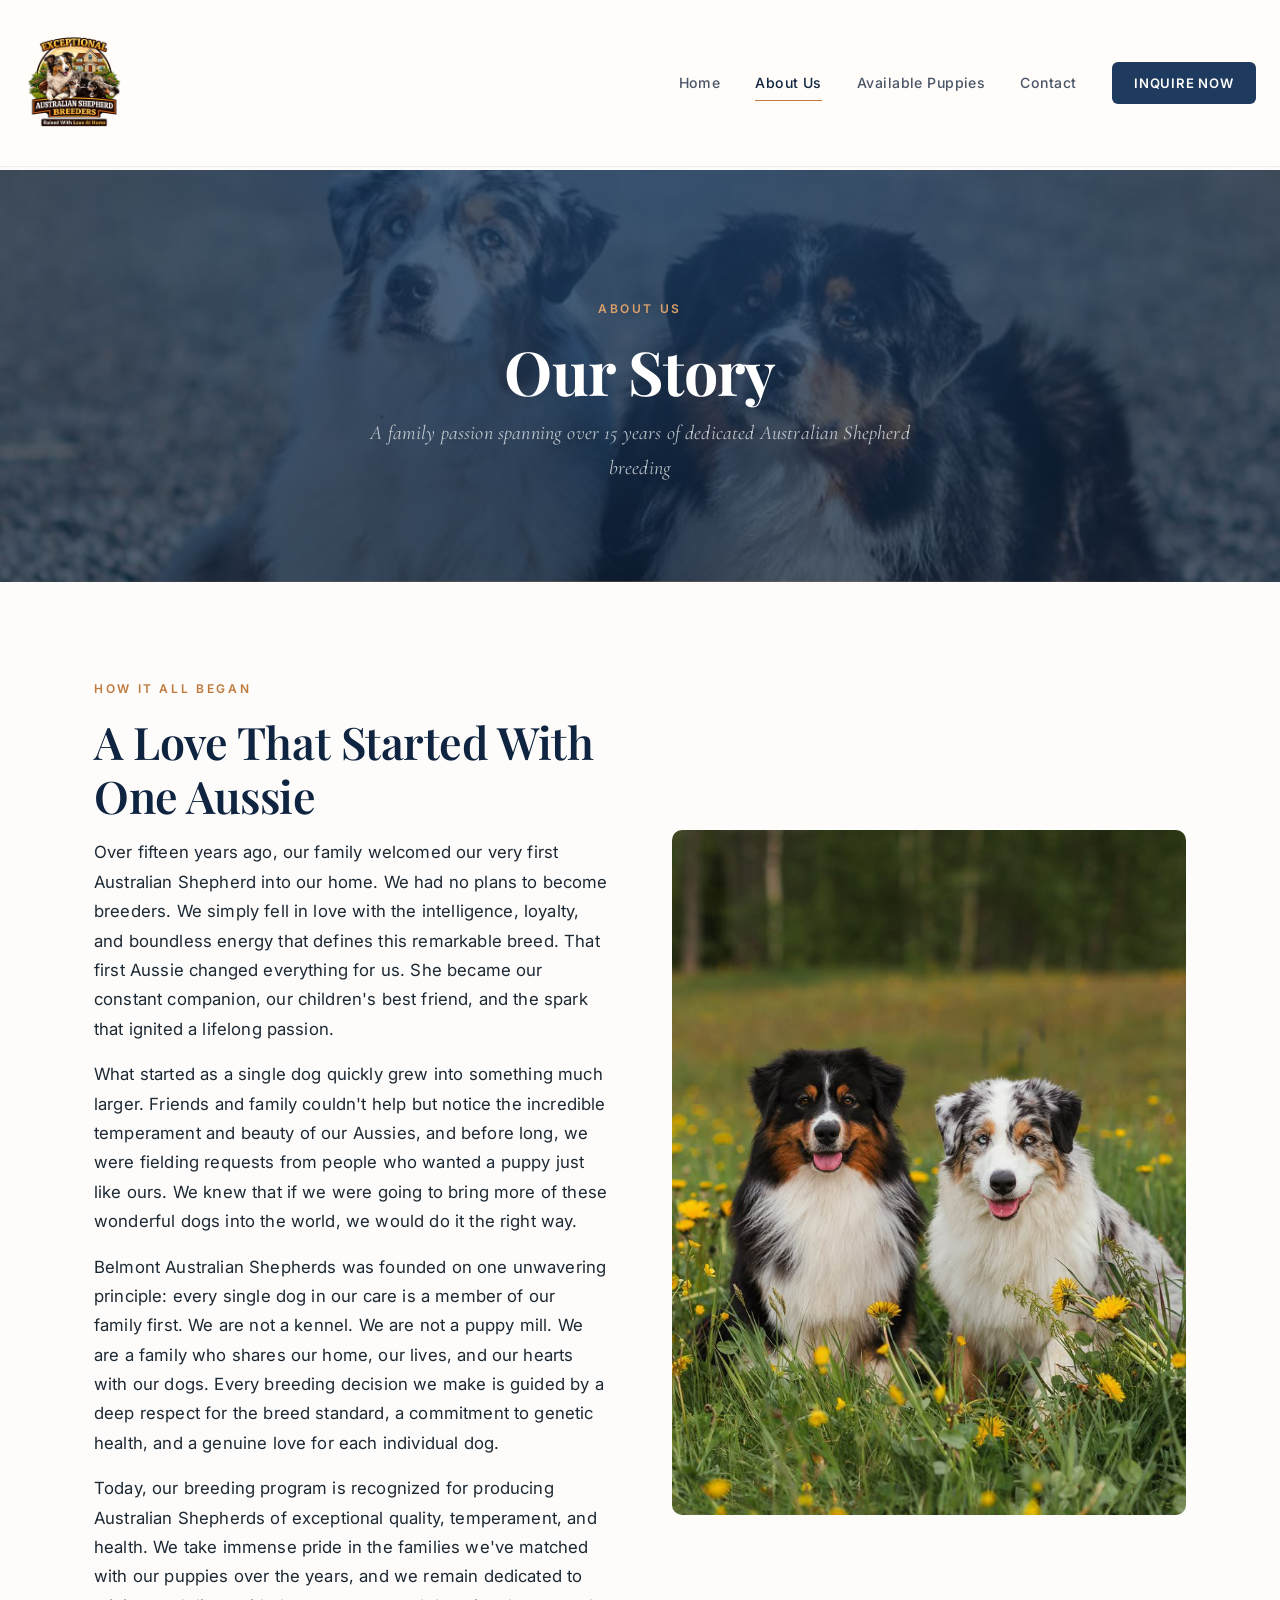
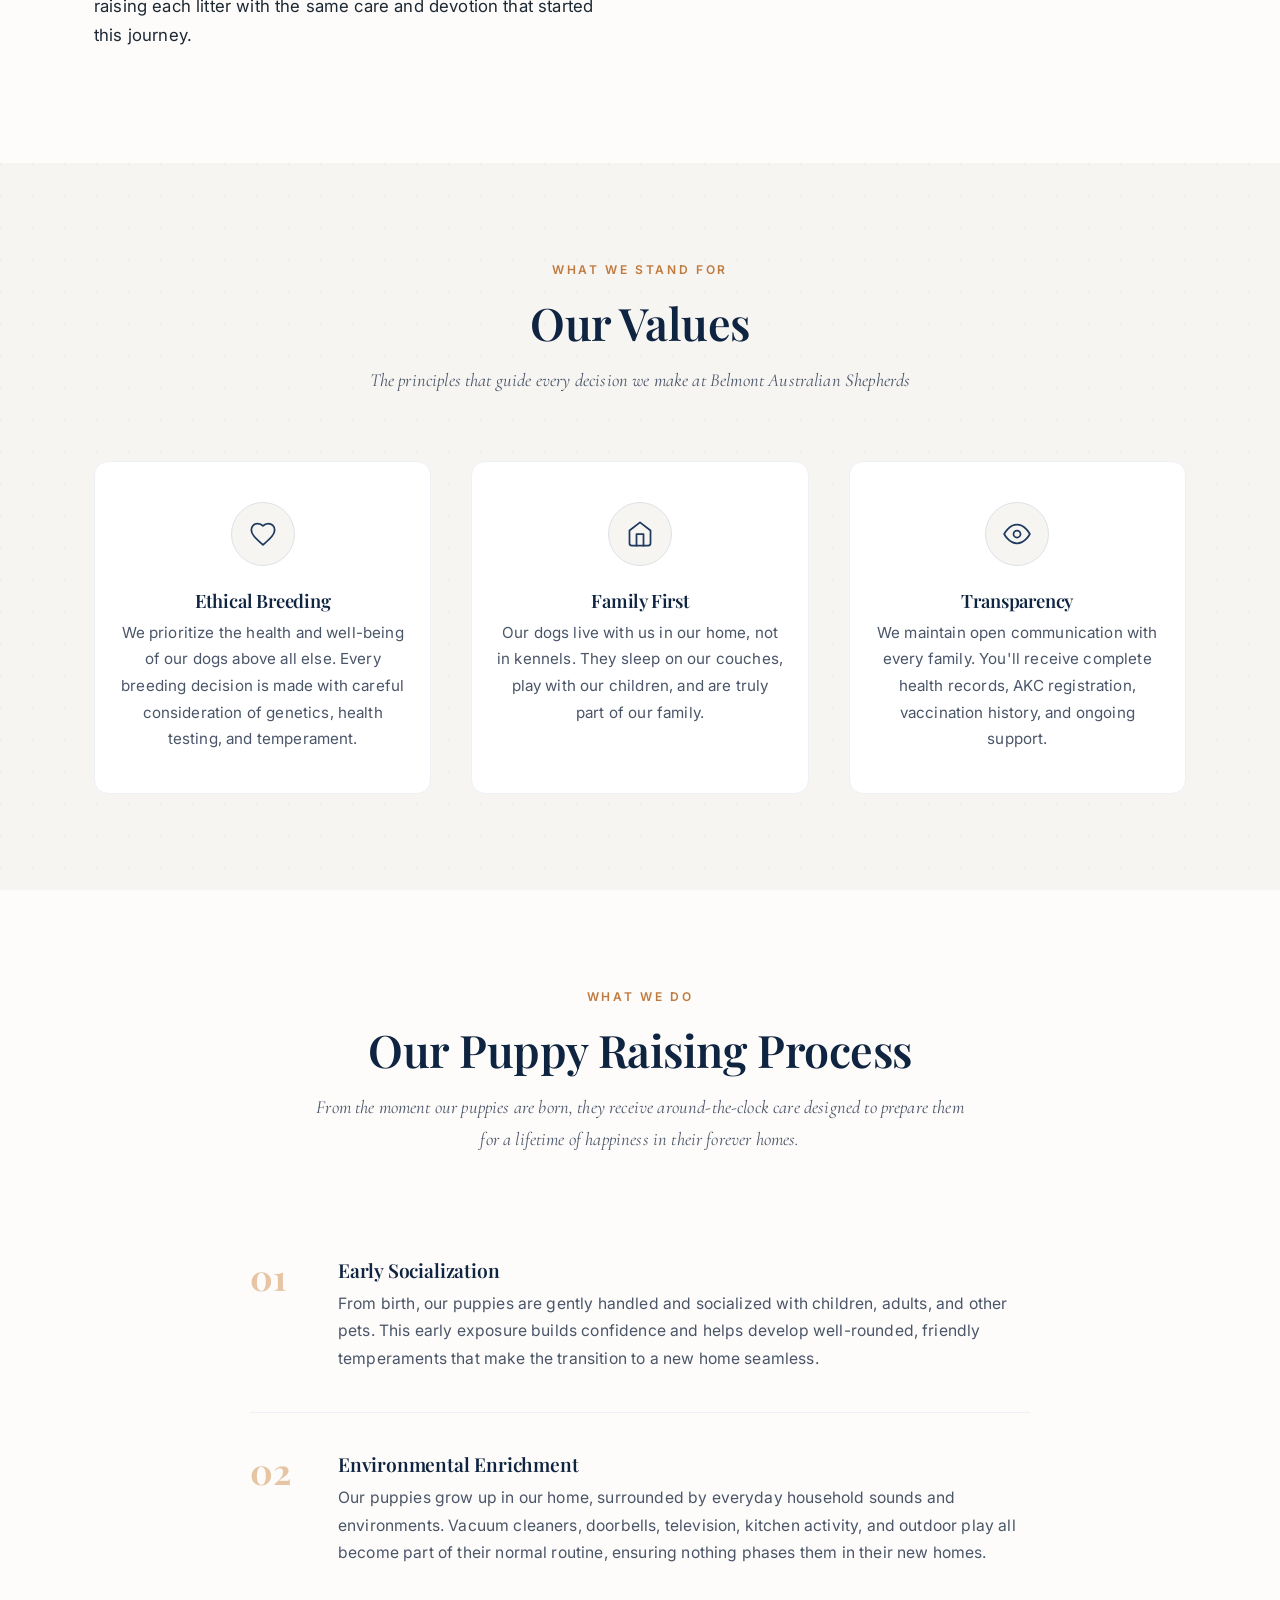
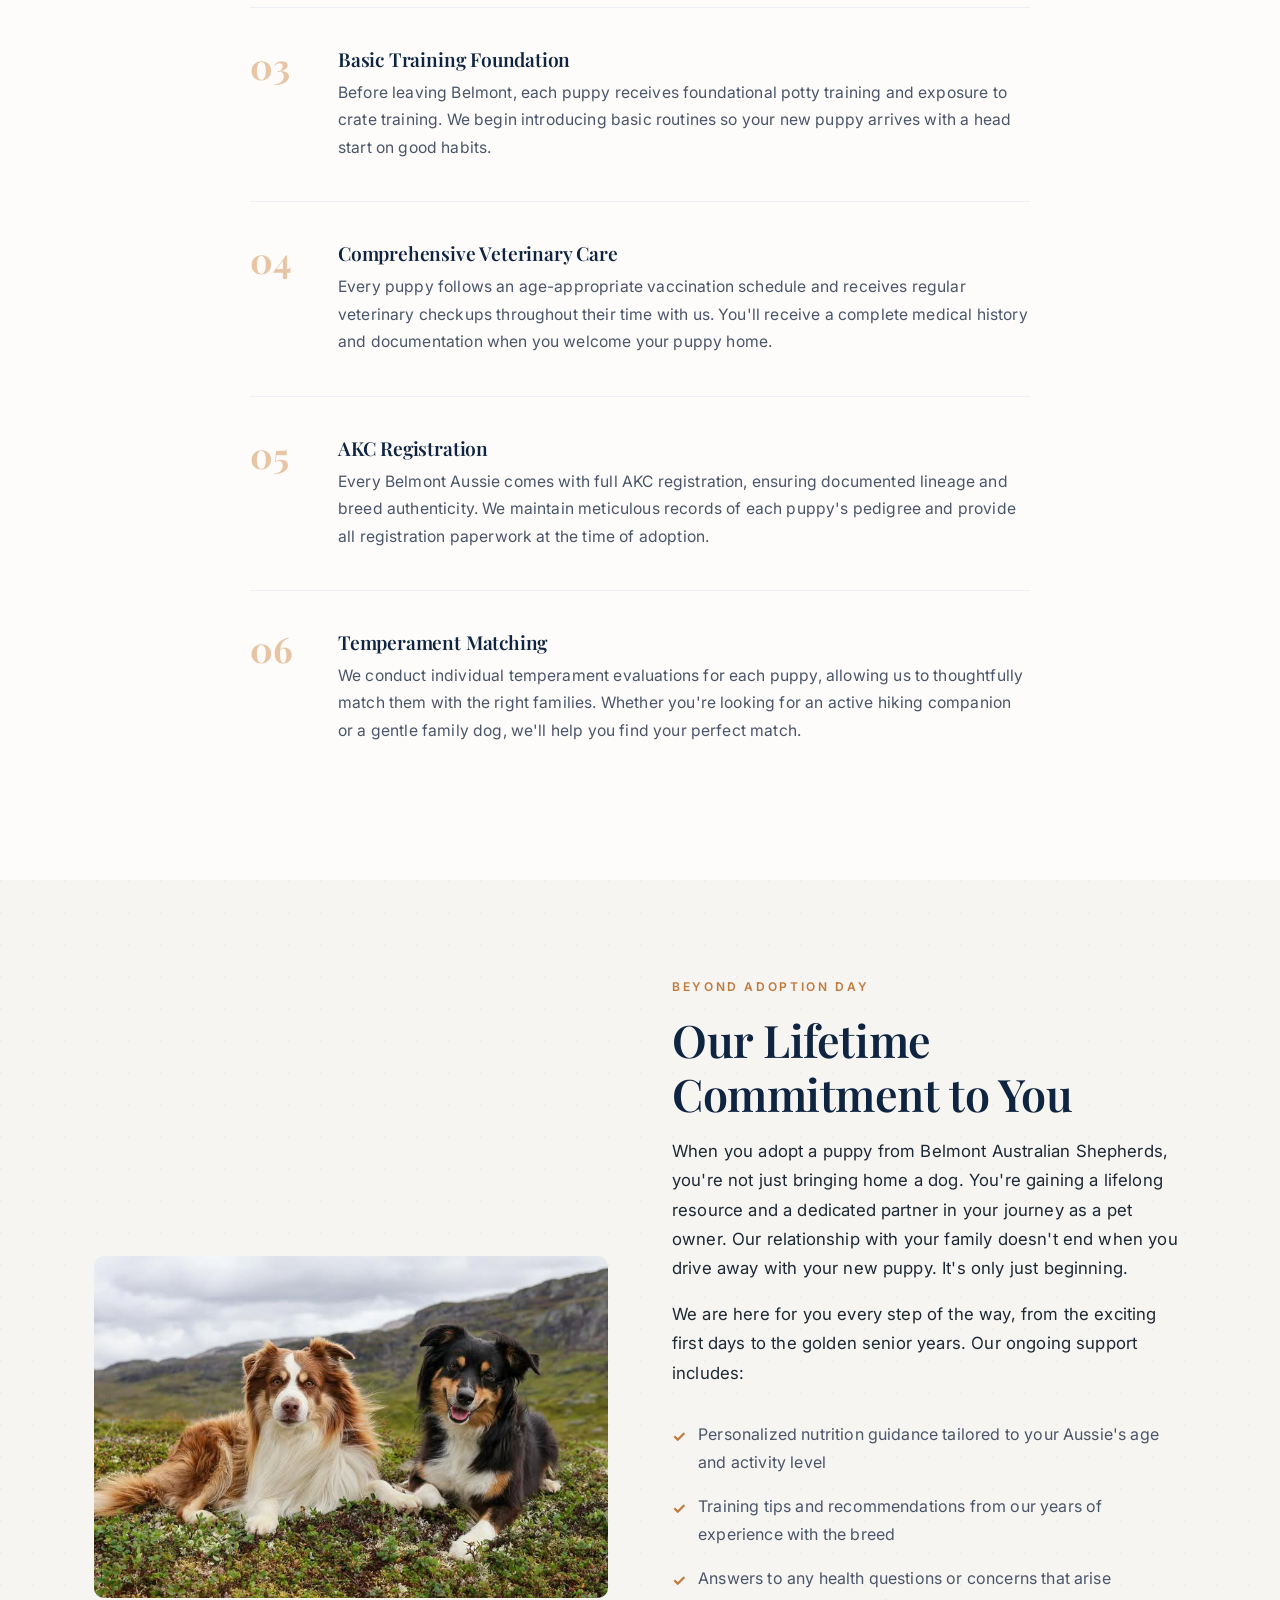
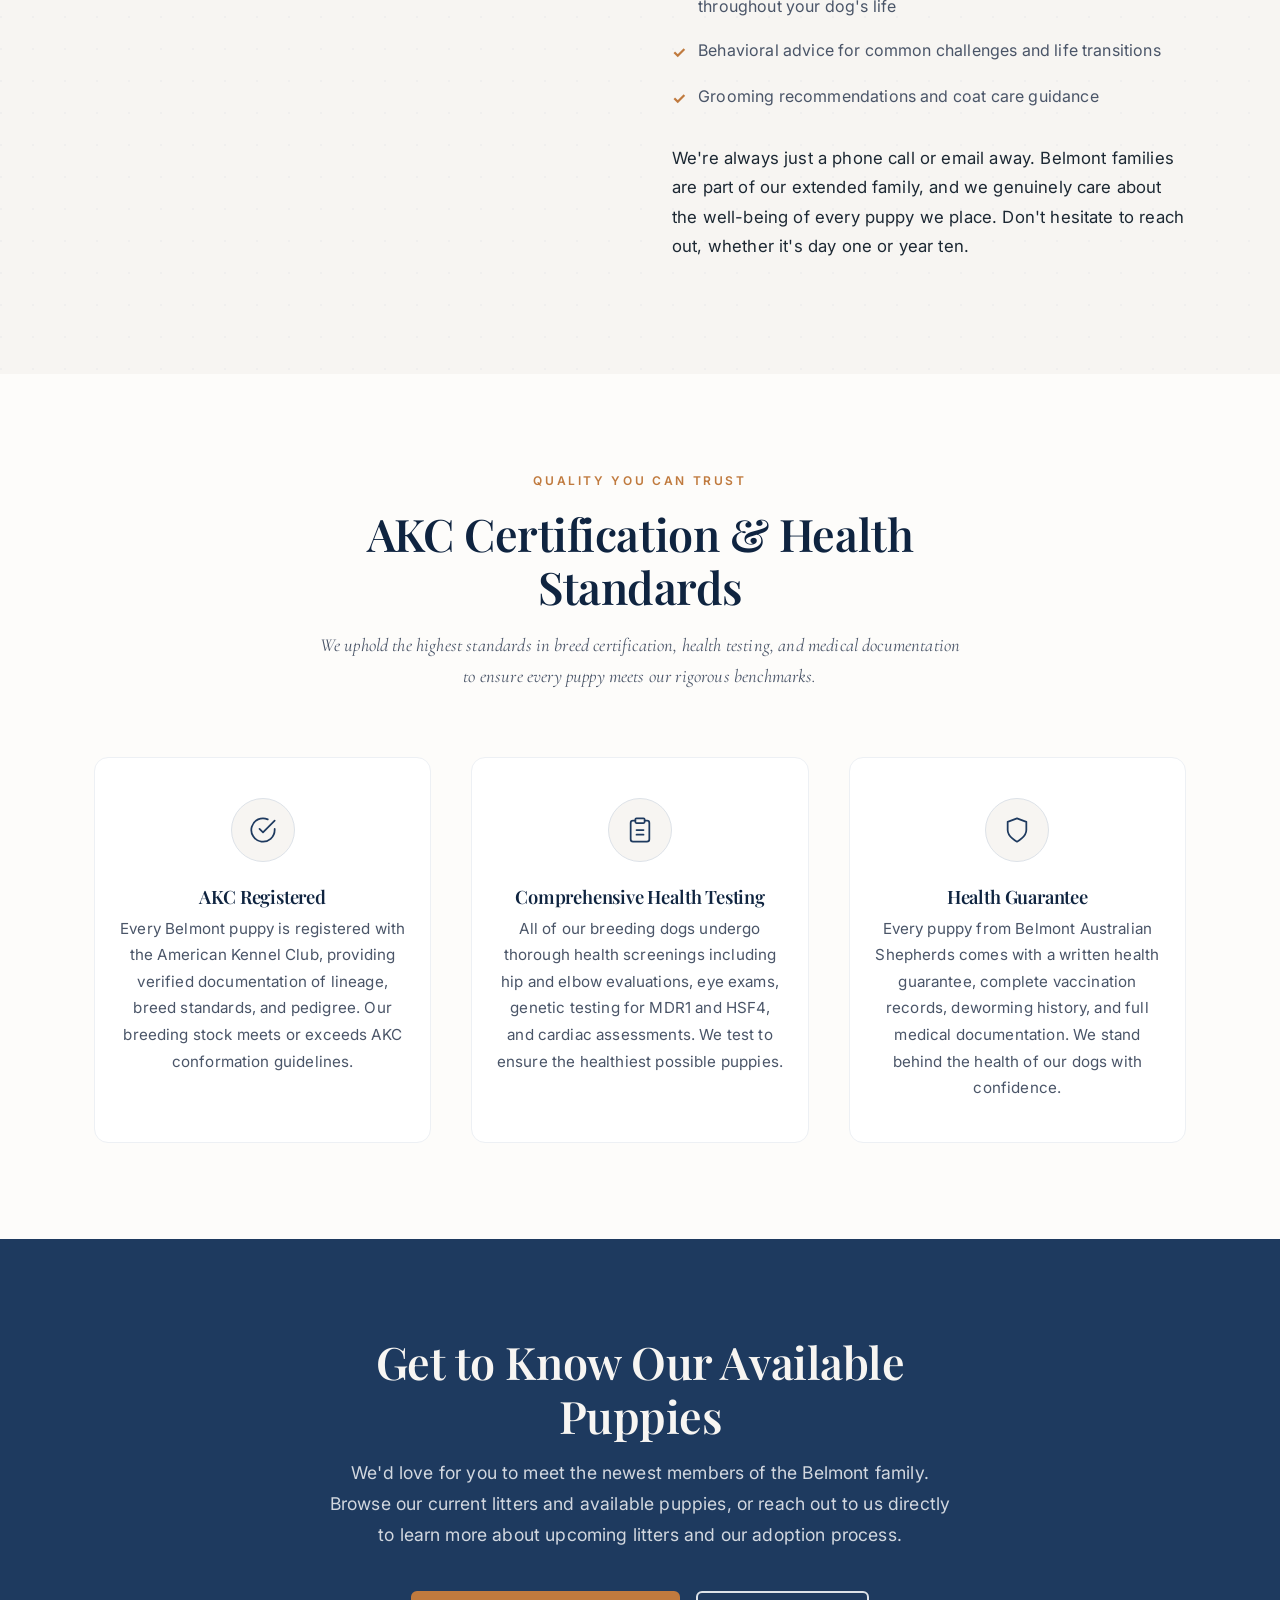
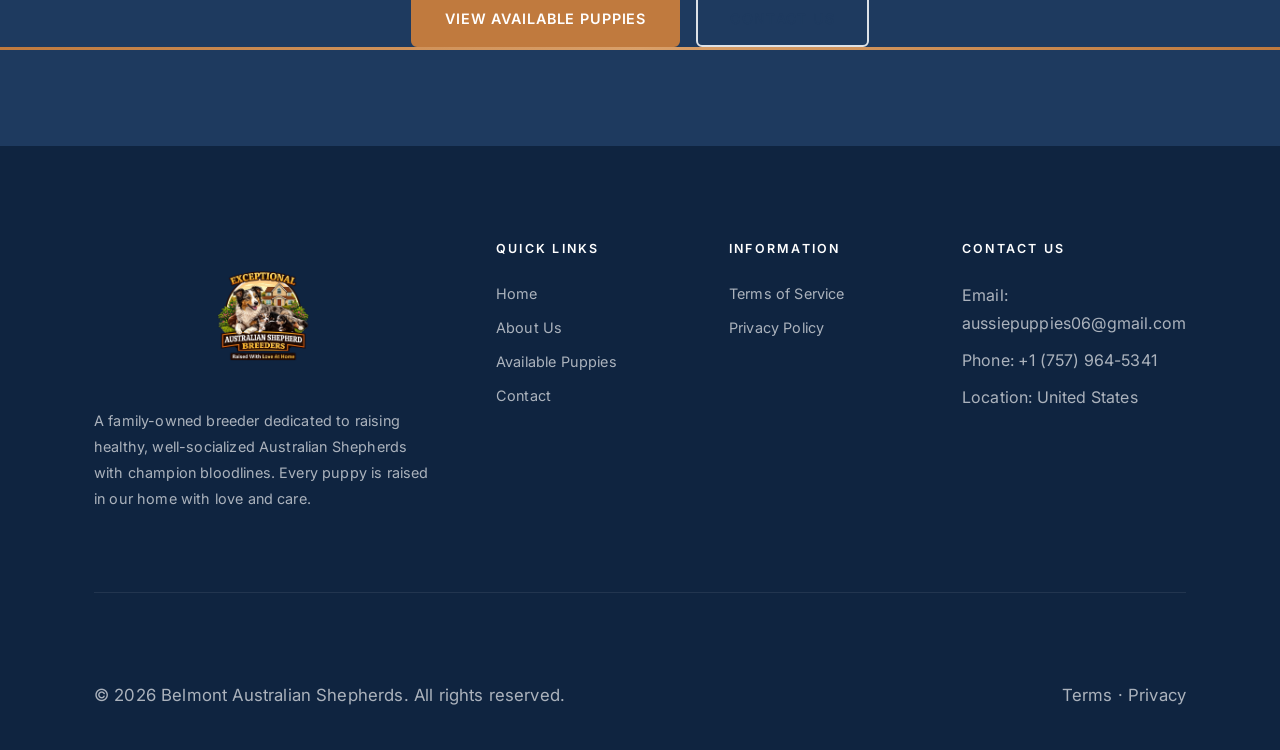
==== about.html @ 6c17afb7 "Initial commit: Belmont Australian Shepherds website Adapted from Heritage Hill Aussies template wit" ====
<!DOCTYPE html>
<html lang="en">
<head>
  <meta charset="UTF-8">
  <meta name="viewport" content="width=device-width, initial-scale=1.0">
  <title>About Us | Belmont Australian Shepherds - Premier Australian Shepherd Breeder</title>
  <meta name="description" content="Learn about Belmont Australian Shepherds, a family-owned Australian Shepherd breeding program with over 15 years of experience in ethical, health-focused breeding.">
  <link rel="preconnect" href="https://fonts.googleapis.com">
  <link rel="preconnect" href="https://fonts.gstatic.com" crossorigin>
  <link href="https://fonts.googleapis.com/css2?family=Cormorant+Garamond:ital,wght@0,400;0,500;1,400;1,500&family=Inter:wght@400;500;600&family=Playfair+Display:wght@400;600;700&display=swap" rel="stylesheet">
  <link rel="stylesheet" href="css/styles.css">
</head>
<body>

  <!-- Navigation -->
  <nav class="nav">
    <div class="nav__inner">
      <a href="index.html" class="nav__logo">
        <img src="images/Parents and past litters/Logo image.svg" alt="Belmont Australian Shepherds" class="nav__logo-img">
      </a>
      <button class="nav__toggle" aria-label="Menu"><span></span><span></span><span></span></button>
      <div class="nav__links">
        <a href="index.html" class="nav__link">Home</a>
        <a href="about.html" class="nav__link nav__link--active">About Us</a>
        <a href="puppies.html" class="nav__link">Available Puppies</a>
        <a href="contact.html" class="nav__link">Contact</a>
        <a href="contact.html" class="nav__cta">Inquire Now</a>
      </div>
    </div>
  </nav>

  <!-- Page Hero -->
  <section class="page-hero" style="background:linear-gradient(rgba(15,36,64,0.7),rgba(15,36,64,0.7)),url('images/Parents and past litters/About us image.jpg') center/cover no-repeat;">
    <div class="page-hero__content">
      <span class="section-label">About Us</span>
      <h1>Our Story</h1>
      <p>A family passion spanning over 15 years of dedicated Australian Shepherd breeding</p>
    </div>
  </section>

  <!-- Our Story Section -->
  <section class="section">
    <div class="container">
      <div class="split split--two-col">
        <div class="split__content fade-in">
          <span class="section__label">How It All Began</span>
          <h2 class="section__title">A Love That Started With One Aussie</h2>
          <p>Over fifteen years ago, our family welcomed our very first Australian Shepherd into our home. We had no plans to become breeders. We simply fell in love with the intelligence, loyalty, and boundless energy that defines this remarkable breed. That first Aussie changed everything for us. She became our constant companion, our children's best friend, and the spark that ignited a lifelong passion.</p>
          <p>What started as a single dog quickly grew into something much larger. Friends and family couldn't help but notice the incredible temperament and beauty of our Aussies, and before long, we were fielding requests from people who wanted a puppy just like ours. We knew that if we were going to bring more of these wonderful dogs into the world, we would do it the right way.</p>
          <p>Belmont Australian Shepherds was founded on one unwavering principle: every single dog in our care is a member of our family first. We are not a kennel. We are not a puppy mill. We are a family who shares our home, our lives, and our hearts with our dogs. Every breeding decision we make is guided by a deep respect for the breed standard, a commitment to genetic health, and a genuine love for each individual dog.</p>
          <p>Today, our breeding program is recognized for producing Australian Shepherds of exceptional quality, temperament, and health. We take immense pride in the families we've matched with our puppies over the years, and we remain dedicated to raising each litter with the same care and devotion that started this journey.</p>
        </div>
        <div class="split__media fade-in">
          <img src="images/Parents and past litters/first section image.jpg" alt="Belmont Australian Shepherds family with their Australian Shepherds" style="width:100%; height:100%; object-fit:cover; border-radius:var(--radius-md);">
        </div>
      </div>
    </div>
  </section>

  <!-- Our Values Section -->
  <section class="section section--cream">
    <div class="container">
      <div class="section__header fade-in">
        <span class="section__label">What We Stand For</span>
        <h2 class="section__title">Our Values</h2>
        <p class="section__subtitle">The principles that guide every decision we make at Belmont Australian Shepherds</p>
      </div>
      <div class="grid grid--three-col">
        <div class="feature-box fade-in">
          <div class="feature-box__icon">
            <svg xmlns="http://www.w3.org/2000/svg" width="40" height="40" viewBox="0 0 24 24" fill="none" stroke="currentColor" stroke-width="1.5" stroke-linecap="round" stroke-linejoin="round"><path d="M12 21.35l-1.45-1.32C5.4 15.36 2 12.28 2 8.5 2 5.42 4.42 3 7.5 3c1.74 0 3.41.81 4.5 2.09C13.09 3.81 14.76 3 16.5 3 19.58 3 22 5.42 22 8.5c0 3.78-3.4 6.86-8.55 11.54L12 21.35z"/></svg>
          </div>
          <h3 class="feature-box__title">Ethical Breeding</h3>
          <p class="feature-box__text">We prioritize the health and well-being of our dogs above all else. Every breeding decision is made with careful consideration of genetics, health testing, and temperament.</p>
        </div>
        <div class="feature-box fade-in">
          <div class="feature-box__icon">
            <svg xmlns="http://www.w3.org/2000/svg" width="40" height="40" viewBox="0 0 24 24" fill="none" stroke="currentColor" stroke-width="1.5" stroke-linecap="round" stroke-linejoin="round"><path d="M3 9l9-7 9 7v11a2 2 0 0 1-2 2H5a2 2 0 0 1-2-2z"/><polyline points="9 22 9 12 15 12 15 22"/></svg>
          </div>
          <h3 class="feature-box__title">Family First</h3>
          <p class="feature-box__text">Our dogs live with us in our home, not in kennels. They sleep on our couches, play with our children, and are truly part of our family.</p>
        </div>
        <div class="feature-box fade-in">
          <div class="feature-box__icon">
            <svg xmlns="http://www.w3.org/2000/svg" width="40" height="40" viewBox="0 0 24 24" fill="none" stroke="currentColor" stroke-width="1.5" stroke-linecap="round" stroke-linejoin="round"><path d="M1 12s4-8 11-8 11 8 11 8-4 8-11 8-11-8-11-8z"/><circle cx="12" cy="12" r="3"/></svg>
          </div>
          <h3 class="feature-box__title">Transparency</h3>
          <p class="feature-box__text">We maintain open communication with every family. You'll receive complete health records, AKC registration, vaccination history, and ongoing support.</p>
        </div>
      </div>
    </div>
  </section>

  <!-- Our Process Section -->
  <section class="section">
    <div class="container">
      <div class="section__header fade-in">
        <span class="section__label">What We Do</span>
        <h2 class="section__title">Our Puppy Raising Process</h2>
        <p class="section__subtitle">From the moment our puppies are born, they receive around-the-clock care designed to prepare them for a lifetime of happiness in their forever homes.</p>
      </div>
      <div class="process-list">
        <div class="process-item fade-in">
          <div class="process-item__number">01</div>
          <div class="process-item__content">
            <h3 class="process-item__title">Early Socialization</h3>
            <p class="process-item__text">From birth, our puppies are gently handled and socialized with children, adults, and other pets. This early exposure builds confidence and helps develop well-rounded, friendly temperaments that make the transition to a new home seamless.</p>
          </div>
        </div>
        <div class="process-item fade-in">
          <div class="process-item__number">02</div>
          <div class="process-item__content">
            <h3 class="process-item__title">Environmental Enrichment</h3>
            <p class="process-item__text">Our puppies grow up in our home, surrounded by everyday household sounds and environments. Vacuum cleaners, doorbells, television, kitchen activity, and outdoor play all become part of their normal routine, ensuring nothing phases them in their new homes.</p>
          </div>
        </div>
        <div class="process-item fade-in">
          <div class="process-item__number">03</div>
          <div class="process-item__content">
            <h3 class="process-item__title">Basic Training Foundation</h3>
            <p class="process-item__text">Before leaving Belmont, each puppy receives foundational potty training and exposure to crate training. We begin introducing basic routines so your new puppy arrives with a head start on good habits.</p>
          </div>
        </div>
        <div class="process-item fade-in">
          <div class="process-item__number">04</div>
          <div class="process-item__content">
            <h3 class="process-item__title">Comprehensive Veterinary Care</h3>
            <p class="process-item__text">Every puppy follows an age-appropriate vaccination schedule and receives regular veterinary checkups throughout their time with us. You'll receive a complete medical history and documentation when you welcome your puppy home.</p>
          </div>
        </div>
        <div class="process-item fade-in">
          <div class="process-item__number">05</div>
          <div class="process-item__content">
            <h3 class="process-item__title">AKC Registration</h3>
            <p class="process-item__text">Every Belmont Aussie comes with full AKC registration, ensuring documented lineage and breed authenticity. We maintain meticulous records of each puppy's pedigree and provide all registration paperwork at the time of adoption.</p>
          </div>
        </div>
        <div class="process-item fade-in">
          <div class="process-item__number">06</div>
          <div class="process-item__content">
            <h3 class="process-item__title">Temperament Matching</h3>
            <p class="process-item__text">We conduct individual temperament evaluations for each puppy, allowing us to thoughtfully match them with the right families. Whether you're looking for an active hiking companion or a gentle family dog, we'll help you find your perfect match.</p>
          </div>
        </div>
      </div>
    </div>
  </section>

  <!-- Our Commitment Section -->
  <section class="section section--cream">
    <div class="container">
      <div class="split split--two-col split--reverse">
        <div class="split__content fade-in">
          <span class="section__label">Beyond Adoption Day</span>
          <h2 class="section__title">Our Lifetime Commitment to You</h2>
          <p>When you adopt a puppy from Belmont Australian Shepherds, you're not just bringing home a dog. You're gaining a lifelong resource and a dedicated partner in your journey as a pet owner. Our relationship with your family doesn't end when you drive away with your new puppy. It's only just beginning.</p>
          <p>We are here for you every step of the way, from the exciting first days to the golden senior years. Our ongoing support includes:</p>
          <ul class="check-list">
            <li class="check-list__item">Personalized nutrition guidance tailored to your Aussie's age and activity level</li>
            <li class="check-list__item">Training tips and recommendations from our years of experience with the breed</li>
            <li class="check-list__item">Answers to any health questions or concerns that arise throughout your dog's life</li>
            <li class="check-list__item">Behavioral advice for common challenges and life transitions</li>
            <li class="check-list__item">Grooming recommendations and coat care guidance</li>
          </ul>
          <p>We're always just a phone call or email away. Belmont families are part of our extended family, and we genuinely care about the well-being of every puppy we place. Don't hesitate to reach out, whether it's day one or year ten.</p>
        </div>
        <div class="split__media fade-in">
          <img src="images/Parents and past litters/Lifetime commitment.jpg" alt="Our lifetime commitment to every Belmont Aussie" style="width:100%; height:100%; object-fit:cover; border-radius:var(--radius-md);">
        </div>
      </div>
    </div>
  </section>

  <!-- AKC & Health Standards Section -->
  <section class="section">
    <div class="container">
      <div class="section__header fade-in">
        <span class="section__label">Quality You Can Trust</span>
        <h2 class="section__title">AKC Certification &amp; Health Standards</h2>
        <p class="section__subtitle">We uphold the highest standards in breed certification, health testing, and medical documentation to ensure every puppy meets our rigorous benchmarks.</p>
      </div>
      <div class="grid grid--three-col">
        <div class="feature-box fade-in">
          <div class="feature-box__icon">
            <svg xmlns="http://www.w3.org/2000/svg" width="40" height="40" viewBox="0 0 24 24" fill="none" stroke="currentColor" stroke-width="1.5" stroke-linecap="round" stroke-linejoin="round"><path d="M22 11.08V12a10 10 0 1 1-5.93-9.14"/><polyline points="22 4 12 14.01 9 11.01"/></svg>
          </div>
          <h3 class="feature-box__title">AKC Registered</h3>
          <p class="feature-box__text">Every Belmont puppy is registered with the American Kennel Club, providing verified documentation of lineage, breed standards, and pedigree. Our breeding stock meets or exceeds AKC conformation guidelines.</p>
        </div>
        <div class="feature-box fade-in">
          <div class="feature-box__icon">
            <svg xmlns="http://www.w3.org/2000/svg" width="40" height="40" viewBox="0 0 24 24" fill="none" stroke="currentColor" stroke-width="1.5" stroke-linecap="round" stroke-linejoin="round"><path d="M16 4h2a2 2 0 0 1 2 2v14a2 2 0 0 1-2 2H6a2 2 0 0 1-2-2V6a2 2 0 0 1 2-2h2"/><rect x="8" y="2" width="8" height="4" rx="1" ry="1"/><line x1="9" y1="12" x2="15" y2="12"/><line x1="9" y1="16" x2="15" y2="16"/></svg>
          </div>
          <h3 class="feature-box__title">Comprehensive Health Testing</h3>
          <p class="feature-box__text">All of our breeding dogs undergo thorough health screenings including hip and elbow evaluations, eye exams, genetic testing for MDR1 and HSF4, and cardiac assessments. We test to ensure the healthiest possible puppies.</p>
        </div>
        <div class="feature-box fade-in">
          <div class="feature-box__icon">
            <svg xmlns="http://www.w3.org/2000/svg" width="40" height="40" viewBox="0 0 24 24" fill="none" stroke="currentColor" stroke-width="1.5" stroke-linecap="round" stroke-linejoin="round"><path d="M12 22s8-4 8-10V5l-8-3-8 3v7c0 6 8 10 8 10z"/></svg>
          </div>
          <h3 class="feature-box__title">Health Guarantee</h3>
          <p class="feature-box__text">Every puppy from Belmont Australian Shepherds comes with a written health guarantee, complete vaccination records, deworming history, and full medical documentation. We stand behind the health of our dogs with confidence.</p>
        </div>
      </div>
    </div>
  </section>

  <!-- CTA Section -->
  <section class="section section--dark">
    <div class="container">
      <div class="cta-block fade-in">
        <h2 class="cta-block__title">Get to Know Our Available Puppies</h2>
        <p class="cta-block__text">We'd love for you to meet the newest members of the Belmont family. Browse our current litters and available puppies, or reach out to us directly to learn more about upcoming litters and our adoption process.</p>
        <div class="cta-block__actions">
          <a href="puppies.html" class="btn btn--primary">View Available Puppies</a>
          <a href="contact.html" class="btn btn--outline">Contact Us</a>
        </div>
      </div>
    </div>
  </section>

  <!-- Footer -->
  <footer class="footer">
    <div class="container">
      <div class="footer__grid">
        <div class="footer__brand">
          <a href="index.html" class="nav__logo">
            <img src="images/Parents and past litters/Logo image.svg" alt="Belmont Australian Shepherds" class="nav__logo-img">
          </a>
          <p>A family-owned breeder dedicated to raising healthy, well-socialized Australian Shepherds with champion bloodlines. Every puppy is raised in our home with love and care.</p>
        </div>
        <div>
          <h4>Quick Links</h4>
          <ul class="footer__links">
            <li><a href="index.html">Home</a></li>
            <li><a href="about.html">About Us</a></li>
            <li><a href="puppies.html">Available Puppies</a></li>
            <li><a href="contact.html">Contact</a></li>
          </ul>
        </div>
        <div>
          <h4>Information</h4>
          <ul class="footer__links">
            <li><a href="terms.html">Terms of Service</a></li>
            <li><a href="privacy.html">Privacy Policy</a></li>
          </ul>
        </div>
        <div>
          <h4>Contact Us</h4>
          <ul class="footer__links">
            <li>Email: aussiepuppies06@gmail.com</li>
            <li>Phone: +1 (757) 964-5341</li>
            <li>Location: United States</li>
          </ul>
        </div>
      </div>
      <div class="footer__bottom">
        <p>&copy; 2026 Belmont Australian Shepherds. All rights reserved.</p>
        <p><a href="terms.html">Terms</a> &middot; <a href="privacy.html">Privacy</a></p>
      </div>
    </div>
  </footer>

  <script src="js/main.js"></script>
</body>
</html>
---- css/styles.css ----
/* ============================================
   BELMONT AUSTRALIAN SHEPHERDS
   Premium Design System & Global Styles
   ============================================ */

/* --- CSS Custom Properties --- */
:root {
  --color-primary: #1E3A5F;
  --color-primary-light: #2D5A8E;
  --color-primary-dark: #0F2440;
  --color-accent: #C07A3E;
  --color-accent-light: #D9A06A;
  --color-accent-hover: #A5642E;
  --color-cream: #F7F5F2;
  --color-warm-white: #FDFCFA;
  --color-text: #1C2833;
  --color-text-light: #4A5568;
  --color-text-lighter: #7B8794;
  --color-border: #DDE2E8;
  --color-border-light: #EDF0F4;
  --color-success: #2E7D5B;
  --color-reserved: #C4882F;
  --color-sold: #9B4D4D;
  --color-overlay: rgba(15, 36, 64, 0.85);

  --font-heading: 'Playfair Display', Georgia, 'Times New Roman', serif;
  --font-body: 'Inter', 'Helvetica Neue', Arial, sans-serif;
  --font-accent: 'Cormorant Garamond', Georgia, serif;

  --space-xs: 0.5rem;
  --space-sm: 1rem;
  --space-md: 1.5rem;
  --space-lg: 2.5rem;
  --space-xl: 4rem;
  --space-2xl: 6rem;
  --space-3xl: 8rem;

  --container-max: 1140px;
  --container-narrow: 800px;
  --container-wide: 1400px;

  --transition-fast: 0.2s ease;
  --transition-base: 0.3s ease;
  --transition-slow: 0.5s ease;

  --shadow-sm: 0 1px 3px rgba(0,0,0,0.05);
  --shadow-md: 0 4px 16px rgba(0,0,0,0.07);
  --shadow-lg: 0 8px 30px rgba(0,0,0,0.09);
  --shadow-xl: 0 20px 50px rgba(0,0,0,0.12);

  --radius-sm: 6px;
  --radius-md: 10px;
  --radius-lg: 14px;
  --radius-xl: 20px;

  --nav-height: 170px;
}

/* --- Reset & Base --- */
*, *::before, *::after { box-sizing: border-box; margin: 0; padding: 0; }

html {
  font-size: 16px;
  scroll-behavior: smooth;
  -webkit-font-smoothing: antialiased;
  -moz-osx-font-smoothing: grayscale;
}

body {
  font-family: var(--font-body);
  color: var(--color-text);
  background-color: var(--color-warm-white);
  line-height: 1.75;
  font-weight: 400;
  letter-spacing: 0.01em;
}

img { max-width: 100%; height: auto; display: block; }
a { text-decoration: none; color: inherit; transition: color var(--transition-fast); }
ul, ol { list-style: none; }

/* --- Typography --- */
h1, h2, h3, h4, h5, h6 {
  font-family: var(--font-heading);
  font-weight: 600;
  line-height: 1.2;
  color: var(--color-primary-dark);
  letter-spacing: -0.01em;
}
h1 { font-size: clamp(2.4rem, 5vw, 3.8rem); font-weight: 700; }
h2 { font-size: clamp(1.9rem, 3.5vw, 2.8rem); }
h3 { font-size: clamp(1.35rem, 2.5vw, 1.75rem); }
h4 { font-size: clamp(1.1rem, 2vw, 1.3rem); }

p { margin-bottom: 1rem; font-size: 1.05rem; }

.text-accent {
  font-family: var(--font-accent);
  font-style: italic;
  color: var(--color-accent);
  font-size: 1.25em;
  font-weight: 500;
}

.section-label {
  font-family: var(--font-body);
  font-size: 0.75rem;
  font-weight: 600;
  letter-spacing: 0.22em;
  text-transform: uppercase;
  color: var(--color-accent);
  margin-bottom: var(--space-sm);
  display: block;
}

/* --- Layout --- */
.container {
  width: 100%;
  max-width: var(--container-max);
  margin: 0 auto;
  padding: 0 var(--space-md);
}
.container--narrow { max-width: var(--container-narrow); }
.container--wide { max-width: var(--container-wide); }

.section { padding: var(--space-2xl) 0; }
.section--cream { background-color: var(--color-cream); }
.section--dark { background-color: var(--color-primary); color: var(--color-cream); }
.section--dark h2, .section--dark h3, .section--dark h4 { color: var(--color-cream); }
.section--dark .section-label { color: var(--color-accent-light); }
.section--dark p { color: rgba(255,255,255,0.8); }
.text-center { text-align: center; }

/* Section Header Pattern */
.section-header {
  text-align: center;
  max-width: 650px;
  margin: 0 auto var(--space-xl);
}
.section-header p {
  color: var(--color-text-light);
  font-size: 1.1rem;
  margin-top: var(--space-sm);
}

/* --- Navigation --- */
.nav {
  position: fixed;
  top: 0; left: 0; right: 0;
  z-index: 1000;
  background: rgba(255, 253, 249, 0.75);
  backdrop-filter: blur(18px) saturate(120%);
  -webkit-backdrop-filter: blur(18px) saturate(120%);
  border-bottom: 1px solid rgba(232, 226, 218, 0.6);
  transition: all var(--transition-base);
}
.nav--scrolled {
  box-shadow: 0 2px 20px rgba(0,0,0,0.06);
  border-bottom-color: transparent;
}

.nav__inner {
  display: flex;
  align-items: center;
  justify-content: space-between;
  max-width: var(--container-wide);
  margin: 0 auto;
  padding: 0.5rem var(--space-md);
}

.nav__logo { display: flex; flex-direction: column; gap: 0; align-items: center; }
.nav__logo-img { height: 150px; width: auto; display: block; }
.nav__logo-name {
  font-family: var(--font-heading);
  font-size: 1.45rem;
  font-weight: 700;
  color: var(--color-primary-dark);
  line-height: 1.1;
  letter-spacing: -0.02em;
}
.nav__logo-tagline {
  font-family: var(--font-accent);
  font-size: 0.78rem;
  color: var(--color-accent);
  font-style: italic;
  letter-spacing: 0.05em;
}

.nav__links {
  display: flex;
  align-items: center;
  gap: 2.2rem;
}
.nav__link {
  font-size: 0.88rem;
  font-weight: 500;
  color: var(--color-text-light);
  letter-spacing: 0.03em;
  position: relative;
  padding: 0.25rem 0;
}
.nav__link::after {
  content: '';
  position: absolute;
  bottom: -2px; left: 50%; right: 50%;
  height: 1.5px;
  background: var(--color-accent);
  transition: left var(--transition-base), right var(--transition-base);
}
.nav__link:hover, .nav__link--active { color: var(--color-primary-dark); }
.nav__link:hover::after, .nav__link--active::after { left: 0; right: 0; }

.nav__cta {
  font-size: 0.82rem;
  font-weight: 600;
  color: var(--color-warm-white);
  background: var(--color-primary);
  padding: 0.6rem 1.4rem;
  border-radius: var(--radius-sm);
  letter-spacing: 0.06em;
  text-transform: uppercase;
  transition: all var(--transition-base);
}
.nav__cta:hover {
  background: var(--color-primary-light);
  transform: translateY(-1px);
  box-shadow: var(--shadow-md);
}

/* Mobile Nav */
.nav__toggle {
  display: none;
  flex-direction: column;
  justify-content: center;
  gap: 6px;
  background: none;
  border: none;
  cursor: pointer;
  padding: 10px;
  z-index: 1001;
  border-radius: var(--radius-sm);
  transition: background 0.2s ease, transform 0.2s ease;
}
.nav__toggle:hover { background: rgba(30, 58, 95, 0.06); }
.nav__toggle:active { transform: scale(0.96); }
.nav__toggle span {
  display: block;
  width: 24px;
  height: 2.5px;
  background: var(--color-primary-dark);
  transition: transform 0.35s cubic-bezier(0.4, 0, 0.2, 1), opacity 0.25s ease;
  border-radius: 2px;
  transform-origin: center;
}
.nav__toggle--active span:nth-child(1) {
  transform: translateY(8.5px) rotate(45deg);
}
.nav__toggle--active span:nth-child(2) {
  opacity: 0;
  transform: scaleX(0);
}
.nav__toggle--active span:nth-child(3) {
  transform: translateY(-8.5px) rotate(-45deg);
}

/* --- Buttons --- */
.btn {
  display: inline-flex;
  align-items: center;
  justify-content: center;
  gap: 0.5rem;
  font-family: var(--font-body);
  font-size: 0.9rem;
  font-weight: 600;
  letter-spacing: 0.06em;
  text-transform: uppercase;
  padding: 0.85rem 2rem;
  border-radius: var(--radius-sm);
  border: 2px solid transparent;
  cursor: pointer;
  transition: all var(--transition-base);
  text-align: center;
  white-space: nowrap;
}
.btn--primary {
  background: var(--color-accent);
  color: #fff;
  border-color: var(--color-accent);
}
.btn--primary:hover {
  background: var(--color-accent-hover);
  border-color: var(--color-accent-hover);
  transform: translateY(-2px);
  box-shadow: 0 6px 24px rgba(192, 122, 62, 0.28);
}
.btn--secondary {
  background: transparent;
  color: var(--color-primary);
  border-color: var(--color-primary);
}
.btn--secondary:hover {
  background: var(--color-primary);
  color: #fff;
  transform: translateY(-2px);
}
.btn--outline-white {
  background: transparent;
  color: #fff;
  border-color: rgba(255,255,255,0.45);
}
.btn--outline-white:hover {
  background: rgba(255,255,255,0.12);
  border-color: #fff;
}
.btn--outline {
  background: transparent;
  color: var(--color-primary);
  border-color: var(--color-border);
}
.btn--outline:hover {
  border-color: var(--color-primary);
  transform: translateY(-2px);
}
.btn--lg { padding: 1rem 2.6rem; font-size: 0.95rem; }
.btn--sm { padding: 0.55rem 1.2rem; font-size: 0.8rem; }
.btn--block { width: 100%; }

/* --- Hero Section (Homepage) --- */
.hero {
  position: relative;
  min-height: calc(100vh - var(--nav-height));
  display: flex;
  align-items: center;
  justify-content: center;
  overflow: hidden;
  margin-top: var(--nav-height);
  background: var(--color-primary-dark);
}
.hero__bg {
  position: absolute; inset: 0;
  background-size: cover;
  background-position: center;
}
.hero__overlay {
  position: absolute; inset: 0;
  background: linear-gradient(160deg,
    rgba(15, 36, 64, 0.88) 0%,
    rgba(30, 58, 95, 0.72) 45%,
    rgba(15, 36, 64, 0.82) 100%
  );
}
.hero__content {
  position: relative; z-index: 2;
  text-align: center;
  max-width: 760px;
  padding: calc(var(--space-xl) + 2.5rem) var(--space-md) var(--space-xl);
}
.hero__content h1 { color: #fff; margin-bottom: var(--space-sm); }
.hero__content .hero__subtitle {
  color: rgba(255,255,255,0.82);
  font-size: 1.15rem;
  max-width: 580px;
  margin: 0 auto var(--space-lg);
  line-height: 1.8;
}
.hero__accent {
  display: block;
  font-family: var(--font-accent);
  font-style: italic;
  color: var(--color-accent-light);
  font-size: 1.35rem;
  margin-bottom: var(--space-md);
  font-weight: 400;
}
.hero__actions {
  display: flex;
  gap: var(--space-sm);
  justify-content: center;
  flex-wrap: wrap;
  margin-top: var(--space-md);
}

/* --- Page Heroes (sub-pages) --- */
.page-hero {
  position: relative;
  padding: var(--space-3xl) 0 var(--space-2xl);
  margin-top: var(--nav-height);
  background: var(--color-primary);
  text-align: center;
  overflow: hidden;
}
.page-hero::before {
  content: '';
  position: absolute; inset: 0;
  background: radial-gradient(ellipse at top center, rgba(45, 90, 142, 0.4), transparent 70%);
}
.page-hero::after {
  content: '';
  position: absolute;
  bottom: 0; left: 0; right: 0;
  height: 1px;
  background: linear-gradient(90deg, transparent, rgba(192, 122, 62, 0.3), transparent);
}
.page-hero__content { position: relative; z-index: 2; }
.page-hero h1 { color: #fff; margin-bottom: var(--space-xs); }
.page-hero p {
  color: rgba(255,255,255,0.7);
  font-family: var(--font-accent);
  font-size: 1.25rem;
  font-style: italic;
  max-width: 600px;
  margin: 0 auto;
}
.page-hero .section-label { color: var(--color-accent-light); }

/* --- Trust Bar --- */
.trust-bar {
  background: var(--color-cream);
  border-bottom: 1px solid var(--color-border-light);
}
.trust-bar__grid {
  display: flex;
  justify-content: center;
  gap: var(--space-xl);
  flex-wrap: wrap;
  padding: var(--space-md) 0;
}
.trust-bar__item {
  display: flex;
  align-items: center;
  gap: 0.6rem;
  font-size: 0.88rem;
  font-weight: 500;
  color: var(--color-text-light);
}
.trust-bar__icon {
  font-size: 1.1rem;
  color: var(--color-accent);
  line-height: 1;
}

/* --- Grid Layouts --- */
.grid { display: grid; gap: var(--space-lg); }
.grid--2 { grid-template-columns: repeat(2, 1fr); }
.grid--3 { grid-template-columns: repeat(3, 1fr); }
.grid--4 { grid-template-columns: repeat(4, 1fr); }

/* --- Split Layout (2-column with text + media) --- */
.split {
  display: grid;
  grid-template-columns: 1fr 1fr;
  gap: var(--space-xl);
  align-items: center;
}
.split--reverse { direction: rtl; }
.split--reverse > * { direction: ltr; }
.split--60-40 { grid-template-columns: 1.4fr 1fr; }

/* --- Placeholder Images --- */
.placeholder-img {
  background: linear-gradient(135deg, var(--color-cream), var(--color-border-light));
  border-radius: var(--radius-lg);
  display: flex;
  align-items: center;
  justify-content: center;
  min-height: 300px;
  border: 1px solid var(--color-border);
}
.placeholder-img--tall { min-height: 420px; }
.placeholder-img span {
  font-family: var(--font-accent);
  font-style: italic;
  color: var(--color-text-lighter);
  font-size: 1.1rem;
}

/* --- Feature / Icon Boxes --- */
.feature-box {
  text-align: center;
  padding: var(--space-lg) var(--space-md);
  background: #fff;
  border-radius: var(--radius-lg);
  border: 1px solid var(--color-border-light);
  transition: all var(--transition-base);
}
.feature-box:hover {
  box-shadow: var(--shadow-md);
  transform: translateY(-3px);
}
.section--cream .feature-box { background: #fff; }

.feature-box__icon {
  width: 64px; height: 64px;
  display: flex;
  align-items: center;
  justify-content: center;
  margin: 0 auto var(--space-md);
  background: var(--color-cream);
  border-radius: 50%;
  font-size: 1.6rem;
  color: var(--color-primary);
  border: 1.5px solid var(--color-border);
  transition: all var(--transition-base);
}
.feature-box:hover .feature-box__icon {
  background: var(--color-primary);
  color: #fff;
  border-color: var(--color-primary);
}
.feature-box__icon svg { width: 28px; height: 28px; }
.feature-box__title, .feature-box h4, .feature-box h3 { margin-bottom: var(--space-xs); font-size: 1.15rem; }
.feature-box__text, .feature-box p { color: var(--color-text-light); font-size: 0.95rem; margin-bottom: 0; }

/* --- Features Grid (homepage) --- */
.features__icon {
  display: flex;
  align-items: center;
  justify-content: center;
  width: 52px; height: 52px;
  border-radius: 50%;
  background: var(--color-cream);
  border: 1.5px solid var(--color-border);
  font-size: 1.3rem;
  color: var(--color-accent);
  margin: 0 auto var(--space-sm);
  transition: all var(--transition-base);
}

/* --- Intro Section (homepage) --- */
.intro__grid {
  display: grid;
  grid-template-columns: 1.2fr 1fr;
  gap: var(--space-xl);
  align-items: center;
}
.intro__text h2 { margin-bottom: var(--space-md); }
.intro__text p { color: var(--color-text-light); line-height: 1.85; }

/* --- Process Steps --- */
.process-list {
  max-width: 780px;
  margin: 0 auto;
}
.process-item {
  display: flex;
  gap: var(--space-lg);
  padding: var(--space-lg) 0;
  border-bottom: 1px solid var(--color-border-light);
  align-items: flex-start;
}
.process-item:last-child { border-bottom: none; }
.process-item__number {
  font-family: var(--font-heading);
  font-size: 2.2rem;
  font-weight: 700;
  color: var(--color-accent-light);
  opacity: 0.6;
  line-height: 1;
  min-width: 48px;
}
.process-item__title, .process-item h3 { font-size: 1.2rem; margin-bottom: var(--space-xs); }
.process-item__text, .process-item p { color: var(--color-text-light); font-size: 0.98rem; margin-bottom: 0; }

/* Process Steps (horizontal, puppies page) */
.process-step {
  text-align: center;
  padding: var(--space-md);
}
.process-step__number {
  display: inline-flex;
  align-items: center;
  justify-content: center;
  width: 48px; height: 48px;
  border-radius: 50%;
  background: var(--color-primary);
  color: #fff;
  font-family: var(--font-heading);
  font-size: 1.2rem;
  font-weight: 700;
  margin-bottom: var(--space-sm);
}
.process-step h3 { font-size: 1.15rem; margin-bottom: var(--space-xs); }
.process-step p { color: var(--color-text-light); font-size: 0.95rem; }

/* --- Checklist --- */
.check-list { margin: var(--space-md) 0; }
.check-list__item {
  display: flex;
  align-items: flex-start;
  gap: 0.75rem;
  padding: 0.5rem 0;
  font-size: 1rem;
  color: var(--color-text-light);
}
.check-list__item::before {
  content: '✓';
  color: var(--color-accent);
  font-weight: 700;
  flex-shrink: 0;
  margin-top: 2px;
}

/* --- Testimonial --- */
.testimonial { background: var(--color-cream); }
.testimonial__content {
  text-align: center;
  max-width: 720px;
  margin: 0 auto;
}
.testimonial__quote {
  position: relative;
  padding: var(--space-lg) 0;
}
.testimonial__quote::before {
  content: '\201C';
  font-family: var(--font-heading);
  font-size: 5rem;
  color: var(--color-accent);
  opacity: 0.2;
  position: absolute;
  top: -10px; left: 50%;
  transform: translateX(-50%);
  line-height: 1;
}
.testimonial__quote p {
  font-family: var(--font-accent);
  font-size: 1.45rem;
  font-style: italic;
  color: var(--color-text);
  line-height: 1.7;
  margin-bottom: var(--space-md);
}
.testimonial__quote cite {
  display: block;
  font-family: var(--font-body);
  font-style: normal;
  font-weight: 600;
  font-size: 0.95rem;
  color: var(--color-primary);
  letter-spacing: 0.03em;
}

/* --- CTA Sections --- */
.cta-block {
  text-align: center;
  max-width: 640px;
  margin: 0 auto;
}
.cta-block h2 { margin-bottom: var(--space-sm); }
.cta-block p { margin-bottom: var(--space-lg); font-size: 1.1rem; }
.cta-block__actions {
  display: flex;
  gap: var(--space-sm);
  justify-content: center;
  flex-wrap: wrap;
}

/* Puppies Preview (homepage) */
.puppies-preview__message {
  text-align: center;
  padding: var(--space-xl) var(--space-lg);
  background: var(--color-cream);
  border-radius: var(--radius-lg);
  border: 1px dashed var(--color-border);
}
.puppies-preview__message p {
  font-family: var(--font-accent);
  font-size: 1.2rem;
  font-style: italic;
  color: var(--color-text-light);
  margin-bottom: var(--space-md);
}
.puppies-preview__actions {
  display: flex;
  gap: var(--space-sm);
  justify-content: center;
  flex-wrap: wrap;
}

/* --- Badges --- */
.badge {
  display: inline-block;
  font-family: var(--font-body);
  font-size: 0.7rem;
  font-weight: 600;
  letter-spacing: 0.1em;
  text-transform: uppercase;
  padding: 0.3rem 0.85rem;
  border-radius: 50px;
  background: var(--color-cream);
  color: var(--color-primary);
  border: 1px solid var(--color-border);
}
.badge--available {
  background: #1E3A5F;
  color: #fff;
  border-color: #1E3A5F;
  text-shadow: 0 1px 1px rgba(0,0,0,0.2);
}
.badge--reserved {
  background: #6b4e0f;
  color: #fff;
  border-color: #6b4e0f;
  text-shadow: 0 1px 1px rgba(0,0,0,0.2);
}
.badge--sold {
  background: #7a2525;
  color: #fff;
  border-color: #7a2525;
  text-shadow: 0 1px 1px rgba(0,0,0,0.2);
}

/* --- Puppy Cards --- */
.puppy-card {
  background: #fff;
  border-radius: var(--radius-lg);
  overflow: hidden;
  box-shadow: var(--shadow-sm);
  border: 1px solid var(--color-border-light);
  transition: all var(--transition-base);
}
.puppy-card:hover {
  box-shadow: var(--shadow-xl);
  transform: translateY(-5px);
}
.puppy-card--unavailable { opacity: 0.88; }
.puppy-card--unavailable:hover { transform: translateY(-3px); box-shadow: var(--shadow-lg); }

.puppy-card__image-wrapper {
  position: relative;
  overflow: hidden;
  background: var(--color-cream);
}
.puppy-card__image {
  width: 100%;
  aspect-ratio: 1;
  object-fit: cover;
  transition: transform var(--transition-slow);
}
.puppy-card:hover .puppy-card__image { transform: scale(1.04); }
.puppy-card--unavailable:hover .puppy-card__image { transform: scale(1.02); }

.puppy-card__badge {
  position: absolute;
  top: var(--space-sm);
  left: var(--space-sm);
  z-index: 2;
  font-size: 0.75rem;
  padding: 0.4rem 0.95rem;
  box-shadow: 0 2px 8px rgba(0,0,0,0.25);
}

/* Sold / Reserved overlay */
.puppy-card__overlay {
  position: absolute;
  inset: 0;
  background: rgba(0,0,0,0.35);
  display: flex;
  align-items: center;
  justify-content: center;
  z-index: 1;
}
.puppy-card__overlay-text {
  font-family: var(--font-heading);
  font-size: 1.4rem;
  font-weight: 700;
  color: #fff;
  text-transform: uppercase;
  letter-spacing: 0.15em;
  padding: 0.5rem 1.5rem;
  border: 2px solid rgba(255,255,255,0.6);
  border-radius: var(--radius-sm);
  backdrop-filter: blur(4px);
}

.puppy-card__body { padding: var(--space-md) var(--space-md) var(--space-lg); }
.puppy-card__name {
  font-family: var(--font-heading);
  font-size: 1.25rem;
  color: var(--color-primary-dark);
  margin-bottom: 0.3rem;
}
.puppy-card__details {
  display: flex;
  gap: var(--space-sm);
  font-size: 0.88rem;
  color: var(--color-text-light);
  margin-bottom: var(--space-sm);
  flex-wrap: wrap;
}
.puppy-card__details span {
  display: flex;
  align-items: center;
  gap: 0.3rem;
}
.puppy-card__price {
  font-family: var(--font-heading);
  font-size: 1.2rem;
  color: var(--color-accent);
  font-weight: 600;
  margin-bottom: var(--space-sm);
}
.puppy-card__price--unavailable {
  color: var(--color-text-lighter);
  font-size: 1rem;
  text-decoration: line-through;
}
.puppy-card__cta { width: 100%; }

/* --- What's Included Feature Items --- */
.included-item {
  text-align: center;
  padding: var(--space-md) var(--space-sm);
}
.included-item__icon {
  display: flex;
  align-items: center;
  justify-content: center;
  width: 50px; height: 50px;
  border-radius: 50%;
  background: #fff;
  border: 1.5px solid var(--color-border);
  margin: 0 auto var(--space-sm);
  font-size: 1.2rem;
  color: var(--color-accent);
}
.included-item h4 { font-size: 0.95rem; color: var(--color-text); }

/* --- Contact Page --- */
.contact-grid {
  display: grid;
  grid-template-columns: 1.3fr 1fr;
  gap: var(--space-xl);
  align-items: start;
}

.contact-form-wrapper {
  background: #fff;
  padding: var(--space-xl);
  border-radius: var(--radius-lg);
  box-shadow: var(--shadow-md);
  border: 1px solid var(--color-border-light);
}
.contact-form__intro {
  color: var(--color-text-light);
  font-size: 1rem;
  margin-bottom: var(--space-lg);
  line-height: 1.75;
}

.form-row {
  display: grid;
  grid-template-columns: 1fr 1fr;
  gap: var(--space-md);
}

.form-group { margin-bottom: var(--space-md); }
.form-group label,
.form-group__label {
  display: block;
  font-size: 0.88rem;
  font-weight: 500;
  color: var(--color-text);
  margin-bottom: 0.4rem;
  letter-spacing: 0.02em;
}
.required { color: var(--color-accent); }

.form-group input,
.form-group textarea,
.form-group select,
.form-group__input {
  width: 100%;
  padding: 0.8rem 1rem;
  font-family: var(--font-body);
  font-size: 0.95rem;
  color: var(--color-text);
  background: var(--color-warm-white);
  border: 1.5px solid var(--color-border);
  border-radius: var(--radius-sm);
  transition: all var(--transition-fast);
  appearance: none;
  -webkit-appearance: none;
}
.form-group input:focus,
.form-group textarea:focus,
.form-group select:focus,
.form-group__input:focus {
  outline: none;
  border-color: var(--color-accent);
  box-shadow: 0 0 0 3px rgba(192, 122, 62, 0.08);
  background: #fff;
}
.form-group textarea,
.form-group__textarea {
  resize: vertical;
  min-height: 130px;
}
.form-group select,
.form-group__select {
  background-image: url("data:image/svg+xml,%3Csvg xmlns='http://www.w3.org/2000/svg' width='12' height='12' viewBox='0 0 12 12'%3E%3Cpath fill='%235C5552' d='M6 8L1 3h10z'/%3E%3C/svg%3E");
  background-repeat: no-repeat;
  background-position: right 1rem center;
  padding-right: 2.5rem;
  cursor: pointer;
}

.contact-form__submit {
  margin-top: var(--space-sm);
}
.contact-form__note {
  font-size: 0.88rem;
  color: var(--color-text-lighter);
  margin-top: var(--space-sm);
  text-align: center;
}

.contact-form__puppy-prefill {
  display: flex;
  align-items: center;
  gap: var(--space-sm);
  padding: var(--space-sm) var(--space-md);
  background: var(--color-cream, #faf8f5);
  border-radius: var(--radius-sm, 6px);
  margin-bottom: var(--space-md);
  border: 1px solid var(--color-border, #e8e4df);
}
.contact-form__puppy-label {
  font-size: 0.875rem;
  color: var(--color-text-lighter);
  font-weight: 500;
}
.contact-form__puppy-value {
  font-size: 1rem;
  font-weight: 600;
  color: var(--color-primary, #2c5282);
}

.contact-form__alert {
  padding: var(--space-md) var(--space-lg);
  margin-bottom: var(--space-lg);
  border-radius: var(--radius-sm, 6px);
  border: 1px solid transparent;
}
.contact-form__alert--hidden {
  display: none;
}
.contact-form__alert--success {
  background: #ecfdf5;
  border-color: #a7f3d0;
  color: #065f46;
}
.contact-form__alert--success strong {
  display: block;
  margin-bottom: 0.25rem;
}
.contact-form__alert--error {
  background: #fef2f2;
  border-color: #fecaca;
  color: #991b1b;
}
.contact-form__alert--error strong {
  display: block;
  margin-bottom: 0.25rem;
}
.contact-form__alert-body {
  font-size: 0.9375rem;
  opacity: 0.95;
}

.puppy-card__image-link {
  display: block;
  cursor: pointer;
  line-height: 0;
}
.puppy-card__image-link:hover {
  opacity: 0.97;
}

/* Contact Sidebar Cards */
.contact-sidebar { display: flex; flex-direction: column; gap: var(--space-md); }
.contact-card {
  background: #fff;
  border-radius: var(--radius-lg);
  padding: var(--space-lg);
  border: 1px solid var(--color-border-light);
  box-shadow: var(--shadow-sm);
}
.contact-card__title {
  font-size: 1.15rem;
  margin-bottom: var(--space-md);
  padding-bottom: var(--space-sm);
  border-bottom: 1px solid var(--color-border-light);
}
.contact-card__list { list-style: none; }
.contact-card__item {
  padding: 0.6rem 0;
  border-bottom: 1px solid var(--color-border-light);
  font-size: 0.95rem;
}
.contact-card__item:last-child { border-bottom: none; }
.contact-card__label {
  display: block;
  font-size: 0.78rem;
  font-weight: 600;
  text-transform: uppercase;
  letter-spacing: 0.1em;
  color: var(--color-text-lighter);
  margin-bottom: 0.15rem;
}
.contact-card__item a { color: var(--color-accent); }
.contact-card__item a:hover { color: var(--color-accent-hover); }

.contact-card__expect-list li {
  display: flex;
  align-items: flex-start;
  gap: 0.65rem;
  padding: 0.5rem 0;
  font-size: 0.95rem;
  color: var(--color-text-light);
}
.contact-card__expect-list li::before {
  content: '✓';
  color: var(--color-success);
  font-weight: 700;
  flex-shrink: 0;
}

/* Puppy Selector (custom dropdown with images) */
.puppy-select-wrapper {
  position: relative;
}
.puppy-select-trigger {
  width: 100%;
  padding: 0.8rem 1rem;
  font-family: var(--font-body);
  font-size: 0.95rem;
  color: var(--color-text);
  background: var(--color-warm-white);
  border: 1.5px solid var(--color-border);
  border-radius: var(--radius-sm);
  cursor: pointer;
  display: flex;
  align-items: center;
  justify-content: space-between;
  transition: all var(--transition-fast);
}
.puppy-select-trigger:hover,
.puppy-select-trigger--open {
  border-color: var(--color-accent);
  box-shadow: 0 0 0 3px rgba(192, 122, 62, 0.08);
  background: #fff;
}
.puppy-select-trigger__arrow {
  transition: transform var(--transition-fast);
  color: var(--color-text-lighter);
}
.puppy-select-trigger--open .puppy-select-trigger__arrow {
  transform: rotate(180deg);
}
.puppy-select-trigger__placeholder { color: var(--color-text-lighter); }

.puppy-select-dropdown {
  position: absolute;
  top: calc(100% + 6px);
  left: 0; right: 0;
  background: #fff;
  border: 1.5px solid var(--color-border);
  border-radius: var(--radius-md);
  box-shadow: var(--shadow-lg);
  z-index: 100;
  max-height: 320px;
  overflow-y: auto;
  display: none;
  padding: 0.4rem;
}
.puppy-select-dropdown--open { display: block; }

.puppy-select-option {
  display: flex;
  align-items: center;
  gap: var(--space-sm);
  padding: 0.6rem 0.75rem;
  border-radius: var(--radius-sm);
  cursor: pointer;
  transition: background var(--transition-fast);
}
.puppy-select-option:hover { background: var(--color-cream); }
.puppy-select-option--selected { background: rgba(192, 122, 62, 0.06); }

.puppy-select-option__img {
  width: 44px; height: 44px;
  border-radius: 50%;
  object-fit: cover;
  border: 2px solid var(--color-border);
  flex-shrink: 0;
}
.puppy-select-option__info { flex: 1; min-width: 0; }
.puppy-select-option__name {
  font-weight: 600;
  font-size: 0.9rem;
  color: var(--color-text);
}
.puppy-select-option__meta {
  font-size: 0.78rem;
  color: var(--color-text-lighter);
}

/* --- FAQ Cards --- */
.faq-grid {
  display: grid;
  grid-template-columns: repeat(2, 1fr);
  gap: var(--space-md);
}
.faq-card {
  background: #fff;
  padding: var(--space-lg);
  border-radius: var(--radius-lg);
  border: 1px solid var(--color-border-light);
  box-shadow: var(--shadow-sm);
  transition: all var(--transition-base);
}
.faq-card:hover { box-shadow: var(--shadow-md); transform: translateY(-2px); }
.faq-card__question, .faq-card h4 {
  font-size: 1.05rem;
  color: var(--color-primary-dark);
  margin-bottom: var(--space-xs);
}
.faq-card__answer, .faq-card p {
  color: var(--color-text-light);
  font-size: 0.95rem;
  margin-bottom: 0;
}

/* --- Footer --- */
.footer {
  background: var(--color-primary-dark);
  color: rgba(255,255,255,0.65);
  padding: var(--space-2xl) 0 var(--space-md);
}
.footer__grid {
  display: grid;
  grid-template-columns: 2fr 1fr 1fr 1fr;
  gap: var(--space-xl);
  margin-bottom: var(--space-xl);
  padding-bottom: var(--space-xl);
  border-bottom: 1px solid rgba(255,255,255,0.08);
}
.footer__brand p, .footer__tagline {
  margin-top: var(--space-sm);
  font-size: 0.9rem;
  line-height: 1.8;
}
.footer h4, .footer__heading {
  color: #fff;
  font-family: var(--font-body);
  font-size: 0.78rem;
  font-weight: 600;
  letter-spacing: 0.18em;
  text-transform: uppercase;
  margin-bottom: var(--space-md);
}
.footer__links { list-style: none; }
.footer__links li { margin-bottom: 0.55rem; }
.footer__links a, .footer__link {
  font-size: 0.9rem;
  transition: color var(--transition-fast);
  color: rgba(255,255,255,0.65);
  display: block;
}
.footer__links a:hover, .footer__link:hover { color: var(--color-accent-light); }
.footer__list { list-style: none; }
.footer__list li { margin-bottom: 0.55rem; }
.footer__list .footer__link { display: block; font-size: 0.9rem; }

.footer__logo, .footer__name {
  font-family: var(--font-heading);
  font-size: 1.3rem;
  font-weight: 700;
  color: #fff;
  margin-bottom: 0.15rem;
}
.footer__text { font-size: 0.9rem; color: rgba(255,255,255,0.65); }

.footer__bottom {
  padding-top: var(--space-md);
  display: flex;
  justify-content: space-between;
  align-items: center;
  font-size: 0.82rem;
}
.footer__bottom a:hover { color: var(--color-accent-light); }

/* --- Legal Pages --- */
.legal-content {
  max-width: var(--container-narrow);
  margin: 0 auto;
  padding: var(--space-2xl) var(--space-md);
}
.legal-content__inner { max-width: 100%; }
.legal-content h2 {
  font-size: 1.35rem;
  margin-top: var(--space-xl);
  margin-bottom: var(--space-sm);
  color: var(--color-primary);
}
.legal-content p {
  color: var(--color-text-light);
  margin-bottom: var(--space-sm);
  line-height: 1.8;
}
.legal-content ul {
  padding-left: 1.5rem;
  margin-bottom: var(--space-md);
}
.legal-content ul li {
  list-style: disc;
  color: var(--color-text-light);
  margin-bottom: 0.5rem;
  font-size: 0.98rem;
  line-height: 1.7;
}
.legal-content .last-updated {
  font-style: italic;
  color: var(--color-text-lighter);
  margin-bottom: var(--space-xl);
  font-size: 0.95rem;
}
.legal-content a { color: var(--color-accent); }
.legal-content a:hover { color: var(--color-accent-hover); }

/* --- Decorative Elements --- */
.divider {
  width: 50px; height: 2px;
  background: var(--color-accent);
  margin: var(--space-md) auto;
  border-radius: 1px;
}
.divider--left { margin-left: 0; }

/* Gold accent line under sections */
.section--dark::after {
  content: '';
  display: block;
  height: 3px;
  background: linear-gradient(90deg, var(--color-accent), var(--color-accent-light), var(--color-accent));
}

/* Subtle pattern overlay */
.section--cream::before {
  content: '';
  position: absolute;
  inset: 0;
  opacity: 0.03;
  background-image: radial-gradient(circle at 1px 1px, var(--color-primary) 1px, transparent 0);
  background-size: 32px 32px;
  pointer-events: none;
}
.section--cream { position: relative; }

/* --- Image Gallery (puppy card) --- */
.puppy-gallery {
  position: relative;
  touch-action: pan-y pinch-zoom;
}
.puppy-gallery__counter {
  position: absolute;
  top: var(--space-sm);
  right: var(--space-sm);
  z-index: 3;
  font-size: 0.72rem;
  font-weight: 600;
  color: #fff;
  background: rgba(0,0,0,0.45);
  padding: 0.25rem 0.5rem;
  border-radius: 50px;
  backdrop-filter: blur(6px);
  -webkit-backdrop-filter: blur(6px);
}
.puppy-gallery__hint {
  position: absolute;
  bottom: calc(var(--space-sm) + 28px);
  left: 50%;
  transform: translateX(-50%);
  z-index: 3;
  font-size: 0.75rem;
  font-weight: 500;
  color: #fff;
  text-shadow: 0 1px 3px rgba(0,0,0,0.5);
  padding: 0.35rem 0.75rem;
  background: rgba(0,0,0,0.35);
  border-radius: 50px;
  white-space: nowrap;
  pointer-events: none;
  transition: opacity 0.5s ease, transform 0.5s ease;
}
.puppy-gallery__hint--dismissed {
  opacity: 0;
  transform: translateX(-50%) translateY(4px);
  pointer-events: none;
}
@media (min-width: 769px) {
  .puppy-gallery__hint { display: none; }
}
/* Carousel arrows (only when multiple photos) */
.puppy-card__image-wrapper--gallery {
  position: relative;
}
.puppy-gallery__arrow {
  position: absolute;
  top: 50%;
  transform: translateY(-50%);
  z-index: 3;
  width: 36px;
  height: 36px;
  border-radius: 50%;
  border: none;
  background: rgba(0,0,0,0.4);
  color: #fff;
  font-size: 1.5rem;
  line-height: 1;
  cursor: pointer;
  display: flex;
  align-items: center;
  justify-content: center;
  padding: 0;
  transition: background 0.2s ease, transform 0.2s ease;
}
.puppy-gallery__arrow:hover {
  background: rgba(0,0,0,0.6);
}
.puppy-gallery__arrow:focus-visible {
  outline: 2px solid #fff;
  outline-offset: 2px;
}
.puppy-gallery__arrow--prev { left: var(--space-sm); }
.puppy-gallery__arrow--next { right: var(--space-sm); }

.puppy-gallery__nav {
  position: absolute;
  bottom: var(--space-sm);
  left: 50%;
  transform: translateX(-50%);
  display: flex;
  gap: 5px;
  z-index: 3;
}
.puppy-gallery__dot {
  width: 7px; height: 7px;
  border-radius: 50%;
  background: rgba(255,255,255,0.5);
  border: none;
  cursor: pointer;
  transition: all var(--transition-fast);
  padding: 0;
}
.puppy-gallery__dot--active { background: #fff; transform: scale(1.25); }
@media (max-width: 480px) {
  .puppy-gallery__dot {
    width: 8px; height: 8px;
    background: rgba(255,255,255,0.6);
  }
  .puppy-gallery__dot--active { background: #fff; transform: scale(1.35); }
}

/* --- Responsive --- */
@media (max-width: 1024px) {
  .footer__grid { grid-template-columns: 1fr 1fr; }
  .grid--4 { grid-template-columns: repeat(2, 1fr); }
  .contact-grid { grid-template-columns: 1fr; }
  .intro__grid { grid-template-columns: 1fr; }
  .split { grid-template-columns: 1fr; }
  .split--reverse { direction: ltr; }
}

@media (max-width: 768px) {
  :root { --nav-height: 150px; }

  .nav__links {
    display: flex;
    position: fixed;
    top: var(--nav-height);
    left: 0;
    right: 0;
    flex-direction: column;
    align-items: stretch;
    background: linear-gradient(180deg, rgba(255, 253, 249, 0.99) 0%, rgba(250, 248, 245, 0.98) 100%);
    backdrop-filter: blur(20px) saturate(140%);
    -webkit-backdrop-filter: blur(20px) saturate(140%);
    padding: var(--space-sm) var(--space-md) var(--space-lg);
    gap: 2px;
    z-index: 999;
    max-height: 0;
    opacity: 0;
    visibility: hidden;
    pointer-events: none;
    overflow: hidden;
    border-radius: 0 0 var(--radius-lg) var(--radius-lg);
    box-shadow: 0 12px 40px rgba(0, 0, 0, 0.08);
    border-top: 1px solid var(--color-border-light);
    transition: max-height 0.4s cubic-bezier(0.4, 0, 0.2, 1), opacity 0.3s ease, visibility 0.3s ease, box-shadow 0.3s ease;
  }
  .nav__links::before {
    content: '';
    position: absolute;
    inset: 0;
    background-image: radial-gradient(circle at 80% 0%, rgba(192, 122, 62, 0.05) 0%, transparent 45%);
    pointer-events: none;
  }
  .nav__links--open {
    max-height: 320px;
    opacity: 1;
    visibility: visible;
    pointer-events: auto;
  }
  .nav__links .nav__link,
  .nav__links .nav__cta {
    opacity: 0;
    transform: translateY(-8px);
    transition: opacity 0.35s cubic-bezier(0.4, 0, 0.2, 1), transform 0.35s cubic-bezier(0.4, 0, 0.2, 1), color 0.2s ease, background 0.2s ease;
    transition-delay: 0s;
  }
  .nav__links--open .nav__link,
  .nav__links--open .nav__cta {
    opacity: 1;
    transform: translateY(0);
  }
  .nav__links--open .nav__link:nth-child(1) { transition-delay: 0.05s; }
  .nav__links--open .nav__link:nth-child(2) { transition-delay: 0.1s; }
  .nav__links--open .nav__link:nth-child(3) { transition-delay: 0.15s; }
  .nav__links--open .nav__link:nth-child(4) { transition-delay: 0.2s; }
  .nav__links--open .nav__cta { transition-delay: 0.28s; font-size: 0.95rem; padding: 0.85rem 1.5rem; }

  .nav__links .nav__link {
    font-size: 1.1rem;
    font-weight: 500;
    padding: 0.7rem 1rem;
    color: var(--color-text);
    border-radius: var(--radius-sm);
    text-align: left;
    width: 100%;
    display: block;
  }
  .nav__links .nav__link::after { display: none; }
  .nav__links .nav__link:hover,
  .nav__links .nav__link.nav__link--active {
    background: rgba(30, 58, 95, 0.07);
    color: var(--color-primary-dark);
  }
  .nav__links .nav__cta {
    margin-top: var(--space-xs);
    text-align: center;
    box-shadow: 0 2px 12px rgba(192, 122, 62, 0.2);
  }
  .nav__toggle { display: flex; }

  body.nav-menu-open { overflow: hidden; }

  .hero { min-height: calc(100vh - var(--nav-height)); }

  .grid--2, .grid--3, .grid--4 { grid-template-columns: 1fr; }
  .faq-grid { grid-template-columns: 1fr; }
  .form-row { grid-template-columns: 1fr; }

  .footer__grid { grid-template-columns: 1fr; gap: var(--space-lg); }
  .footer__bottom { flex-direction: column; gap: var(--space-sm); text-align: center; }

  .hero__actions { flex-direction: column; align-items: center; }

  .trust-bar__grid { gap: var(--space-sm); justify-content: center; }

  .section { padding: var(--space-xl) 0; }

  .contact-form-wrapper { padding: var(--space-lg); }
}

/* --- About Page Compatibility Aliases --- */
.section__label {
  font-family: var(--font-body);
  font-size: 0.75rem;
  font-weight: 600;
  letter-spacing: 0.22em;
  text-transform: uppercase;
  color: var(--color-accent);
  margin-bottom: var(--space-sm);
  display: block;
}
.section--dark .section__label { color: var(--color-accent-light); }
.section__title { margin-bottom: var(--space-sm); }
.section__subtitle {
  font-family: var(--font-accent);
  font-size: 1.15rem;
  color: var(--color-text-light);
  font-style: italic;
  max-width: 650px;
  margin: 0 auto var(--space-lg);
  line-height: 1.7;
}
.section__header {
  text-align: center;
  max-width: 700px;
  margin: 0 auto var(--space-xl);
}
.grid--three-col { grid-template-columns: repeat(3, 1fr); }
.split__content { }
.split__media { }
.cta-block__title { margin-bottom: var(--space-sm); }
.cta-block__text { margin-bottom: var(--space-lg); font-size: 1.1rem; }

/* Homepage Features Grid */
.features__grid {
  display: grid;
  grid-template-columns: repeat(3, 1fr);
  gap: var(--space-lg);
}
.features__card {
  text-align: center;
  padding: var(--space-lg) var(--space-md);
  background: #fff;
  border-radius: var(--radius-lg);
  border: 1px solid var(--color-border-light);
  transition: all var(--transition-base);
}
.features__card:hover {
  box-shadow: var(--shadow-md);
  transform: translateY(-3px);
}
.features__card h3 { font-size: 1.15rem; margin-bottom: var(--space-xs); }
.features__card p { color: var(--color-text-light); font-size: 0.95rem; margin-bottom: 0; }
.features__icon {
  display: flex;
  align-items: center;
  justify-content: center;
  width: 56px; height: 56px;
  border-radius: 50%;
  background: var(--color-cream);
  border: 1.5px solid var(--color-border);
  font-size: 1.3rem;
  color: var(--color-accent);
  margin: 0 auto var(--space-sm);
  transition: all var(--transition-base);
}
.features__card:hover .features__icon {
  background: var(--color-primary);
  color: #fff;
  border-color: var(--color-primary);
}

/* Homepage CTA section */
.cta-section__content {
  text-align: center;
  max-width: 640px;
  margin: 0 auto;
}
.cta-section__content h2 { margin-bottom: var(--space-sm); }
.cta-section__content p { margin-bottom: var(--space-lg); font-size: 1.1rem; }

/* Homepage intro image placeholder */
.intro__image .placeholder-image {
  background: linear-gradient(135deg, var(--color-cream), var(--color-border-light));
  border-radius: var(--radius-lg);
  border: 1px solid var(--color-border);
}

/* Homepage trust bar grid alias */
.trust-bar__grid {
  display: flex;
  justify-content: center;
  gap: var(--space-xl);
  flex-wrap: wrap;
  padding: var(--space-md) 0;
}

@media (max-width: 1024px) {
  .grid--three-col { grid-template-columns: repeat(2, 1fr); }
  .features__grid { grid-template-columns: repeat(2, 1fr); }
}
@media (max-width: 768px) {
  .grid--three-col { grid-template-columns: 1fr; }
  .features__grid { grid-template-columns: 1fr; }
}

@media (max-width: 480px) {
  .nav__logo-name { font-size: 1.15rem; }
  .btn--lg { padding: 0.85rem 1.8rem; font-size: 0.88rem; }
  .page-hero { padding: var(--space-2xl) 0 var(--space-xl); }
}
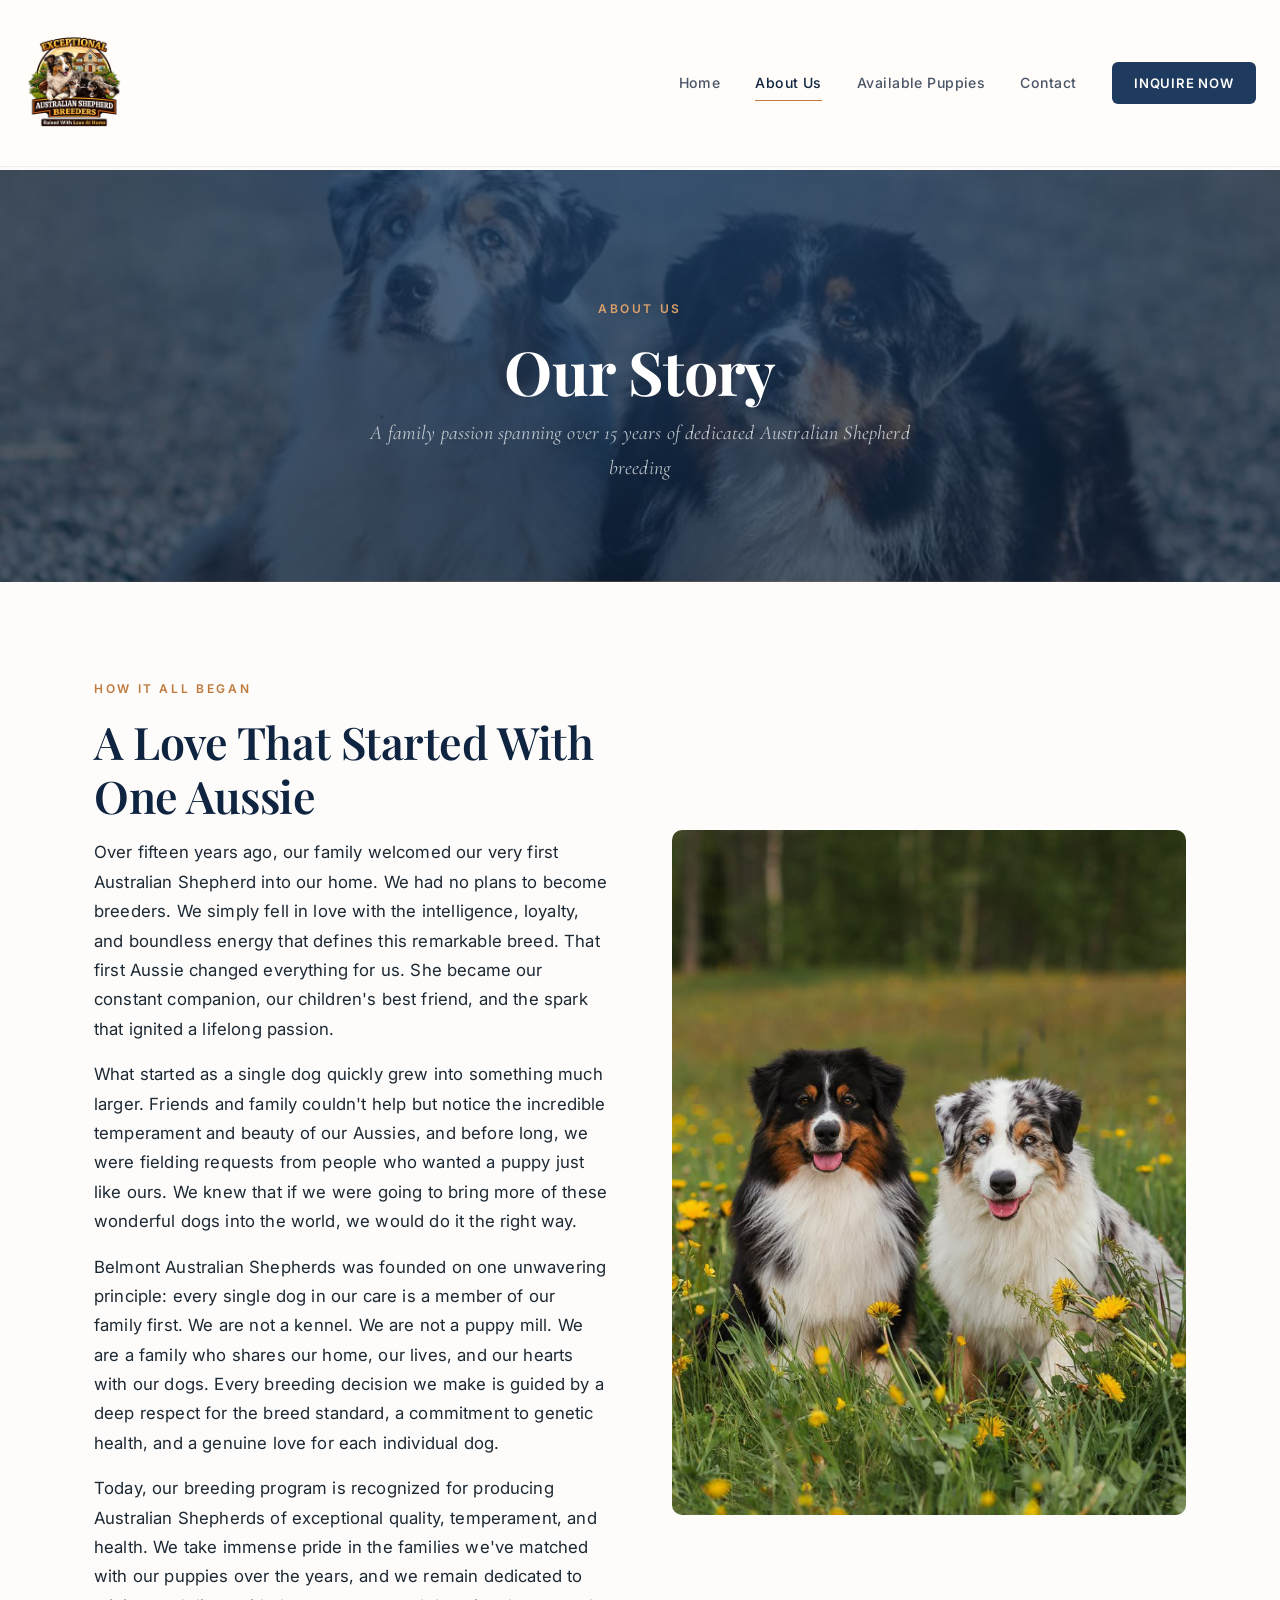
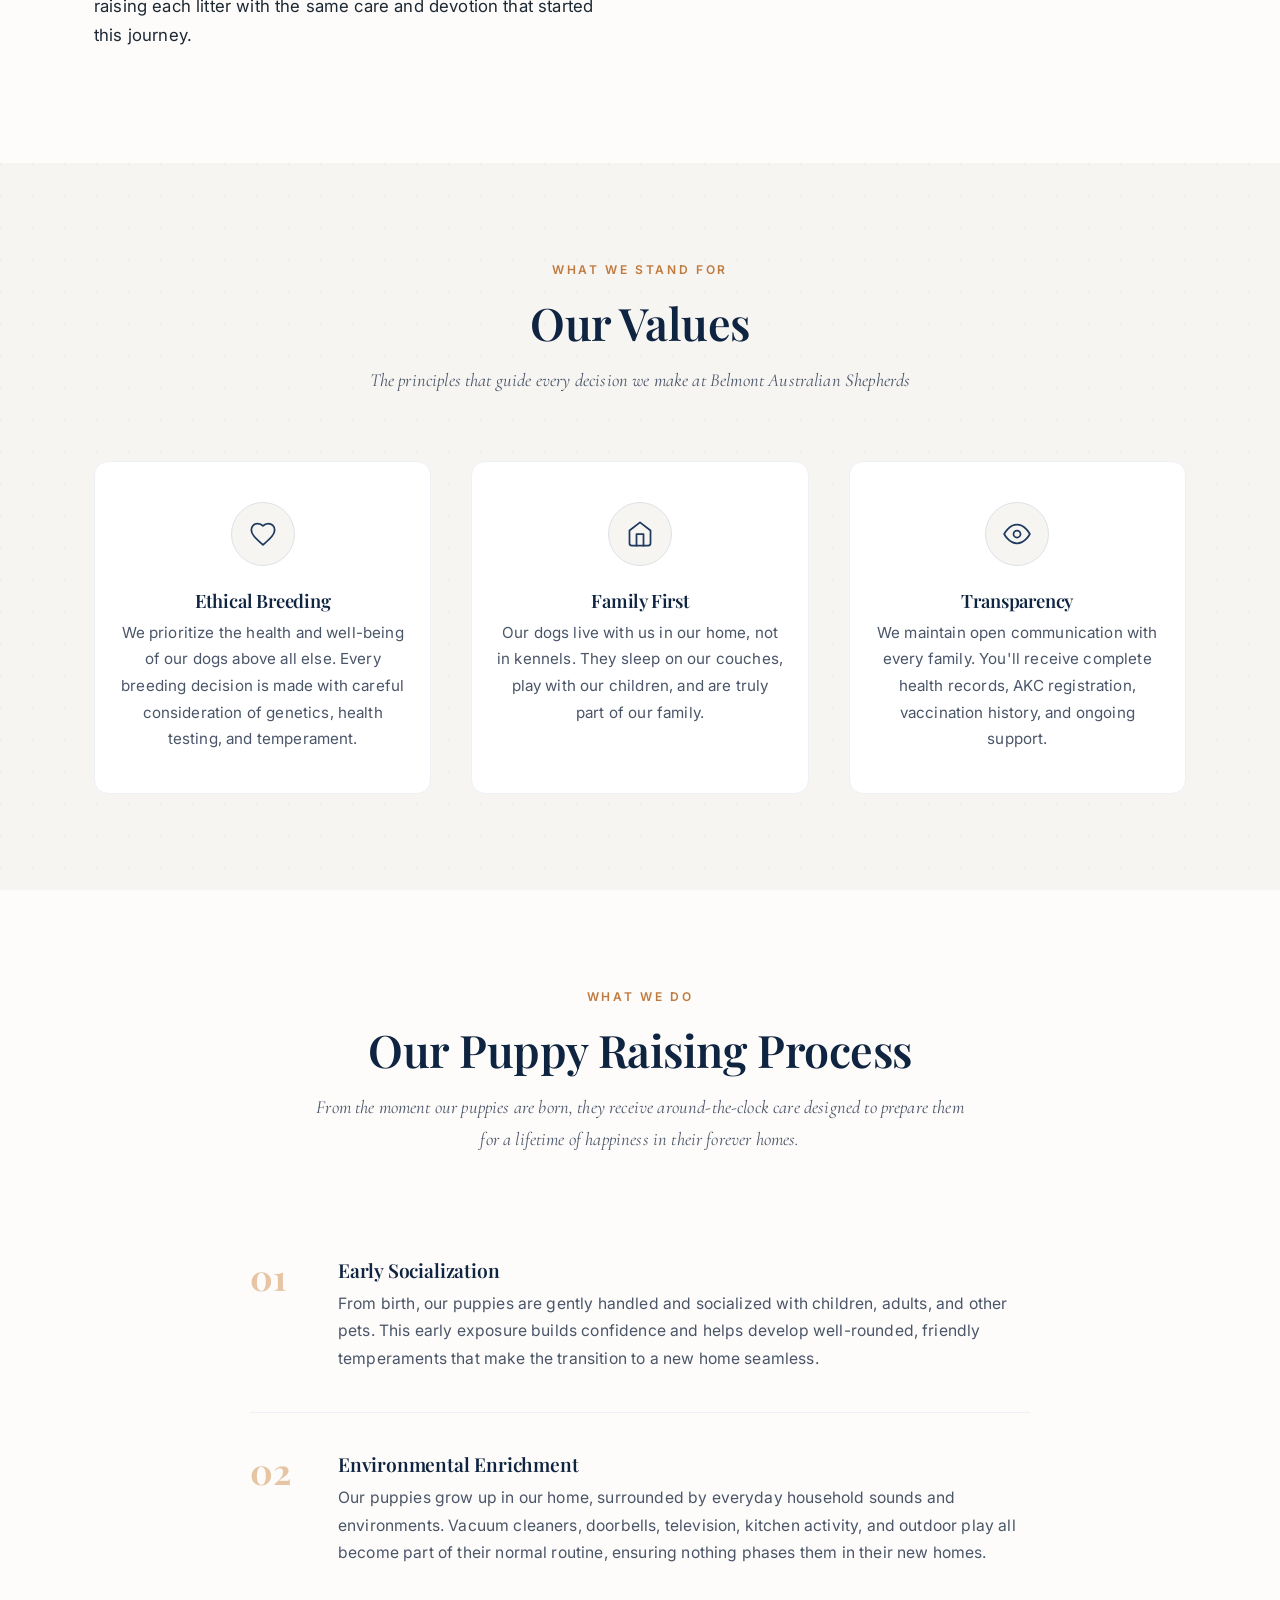
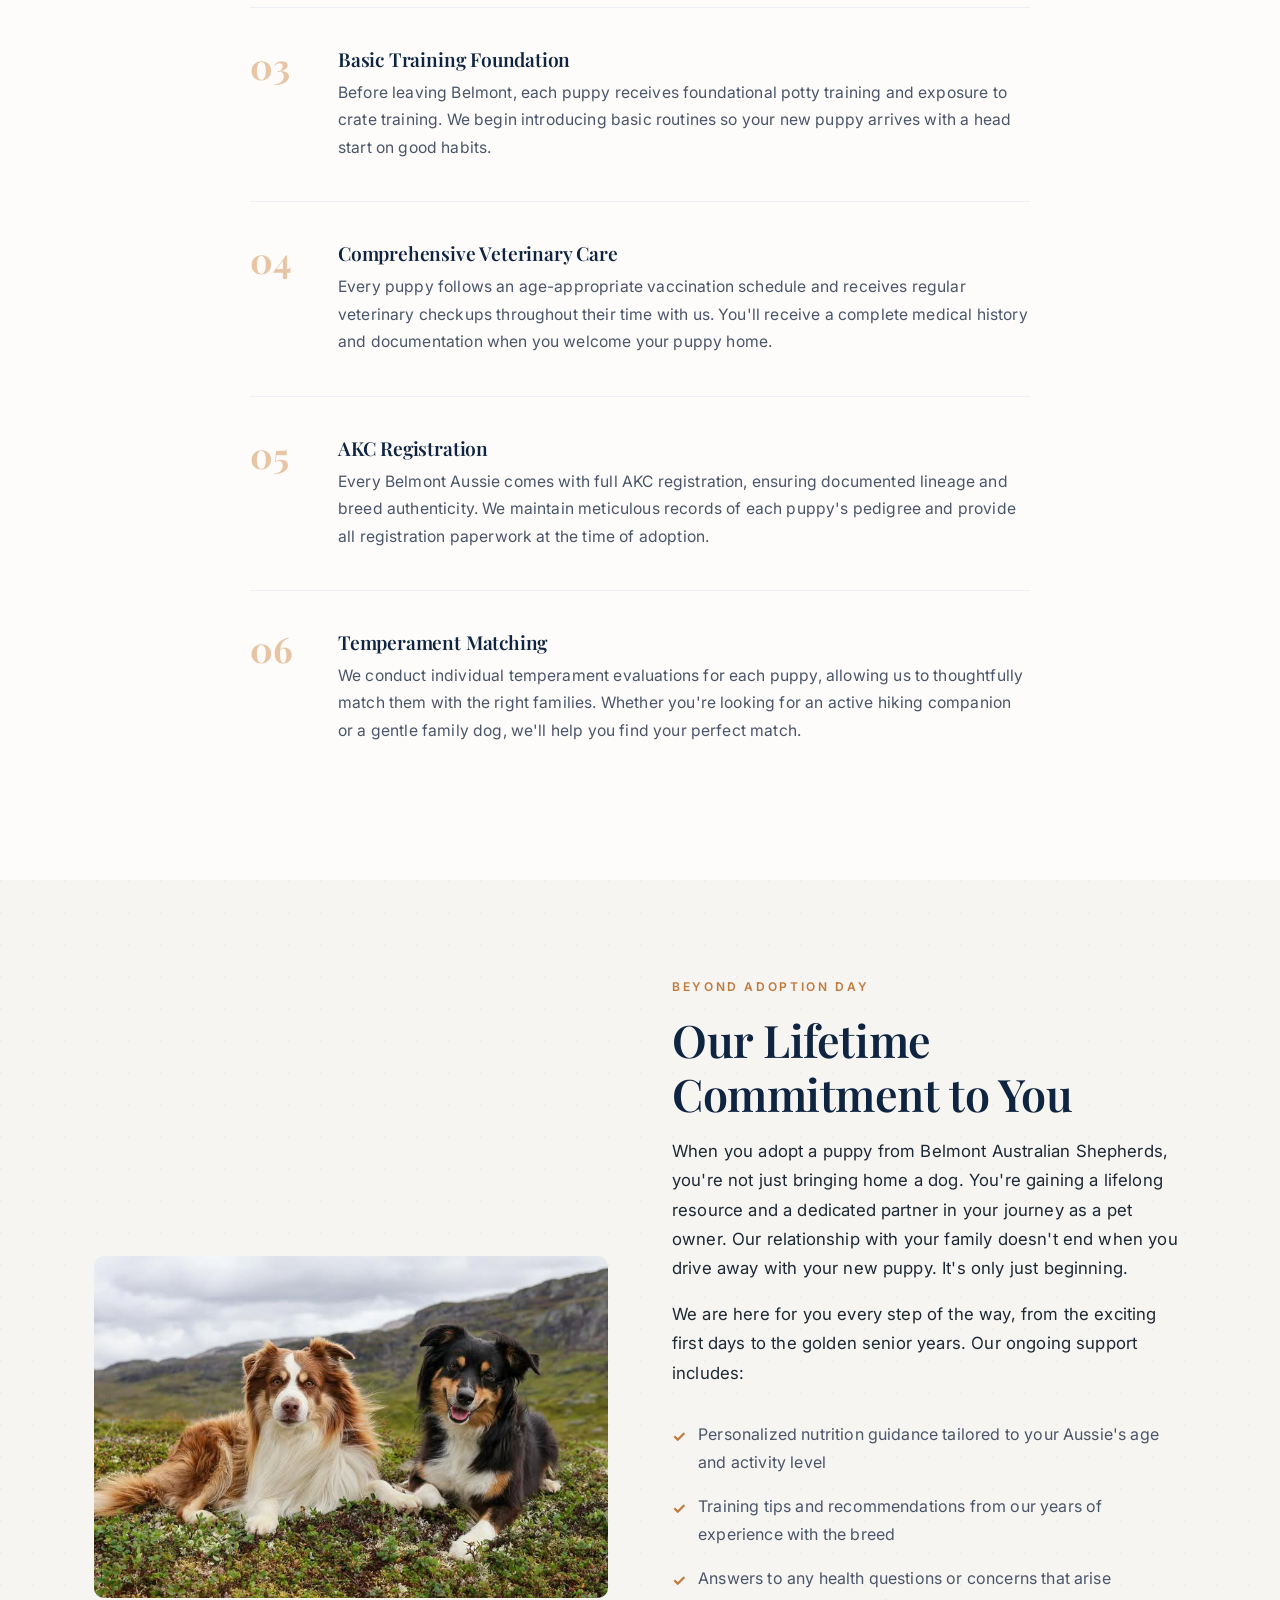
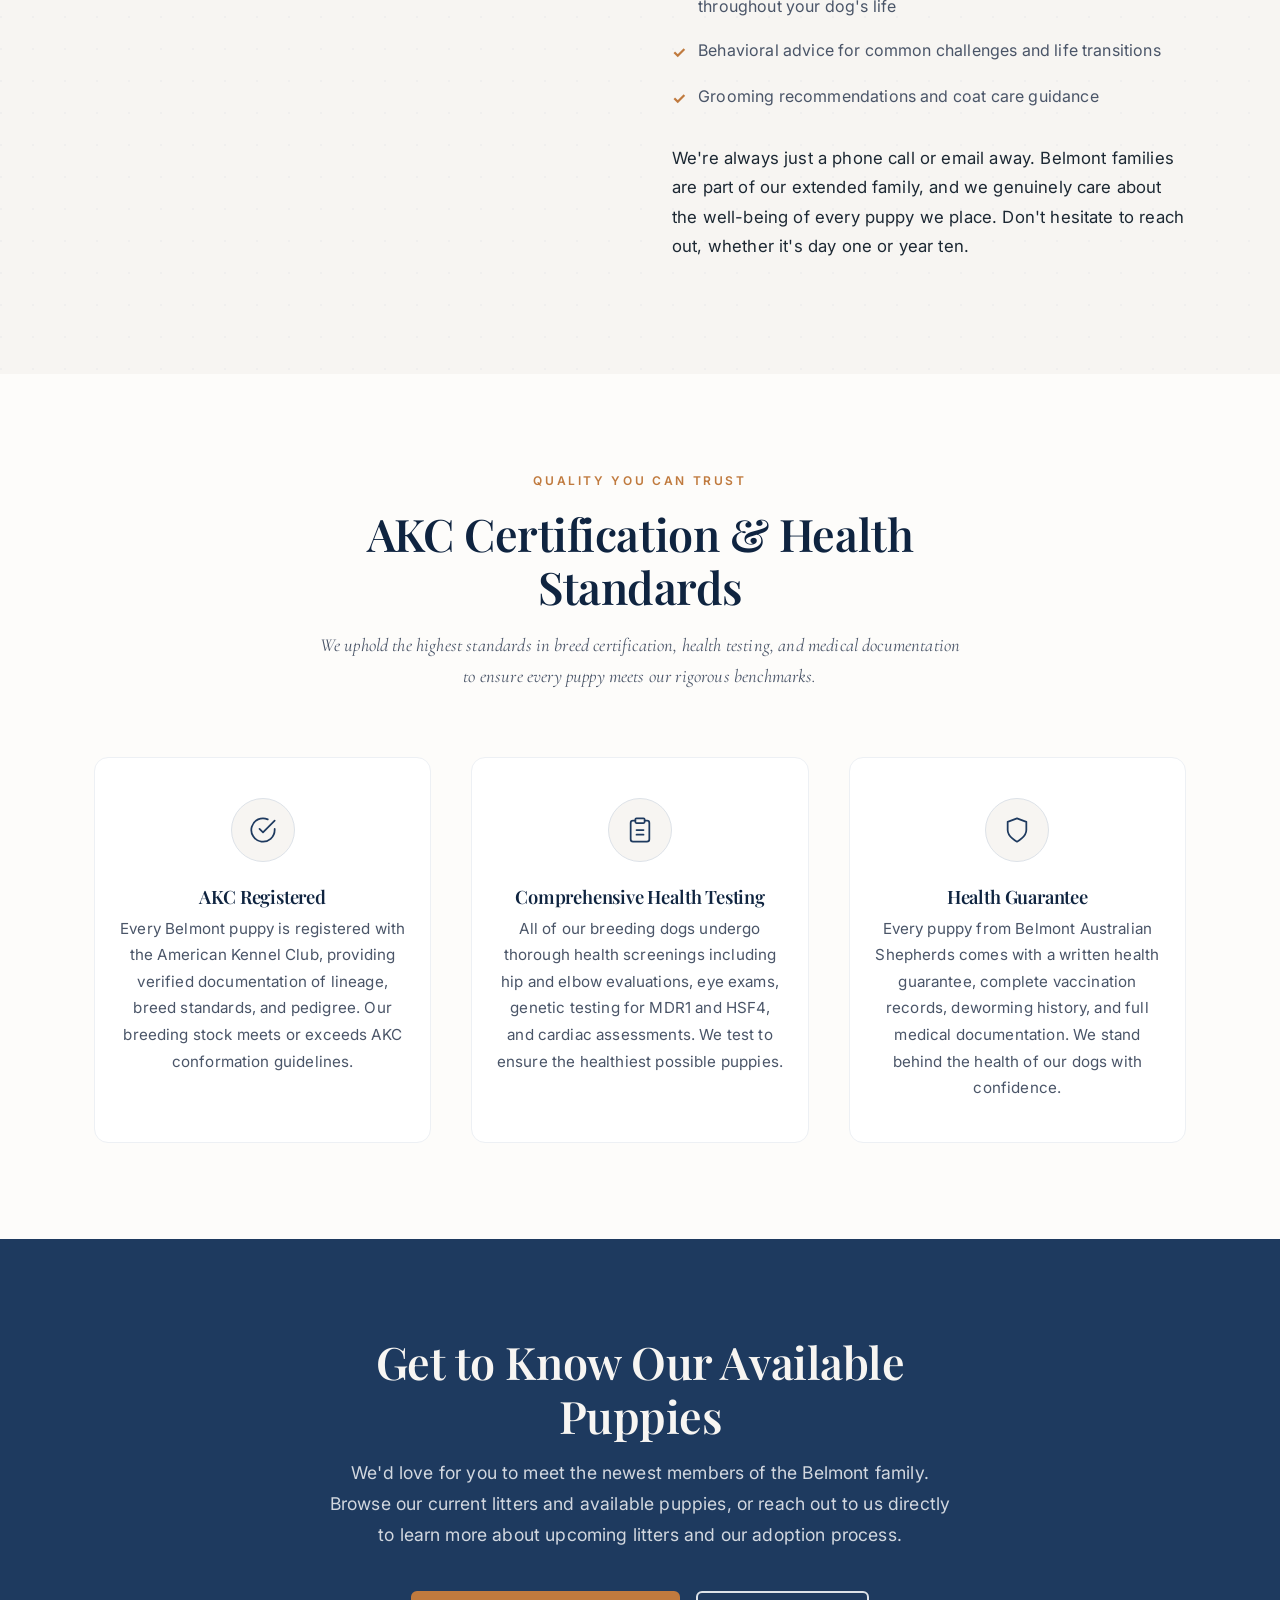
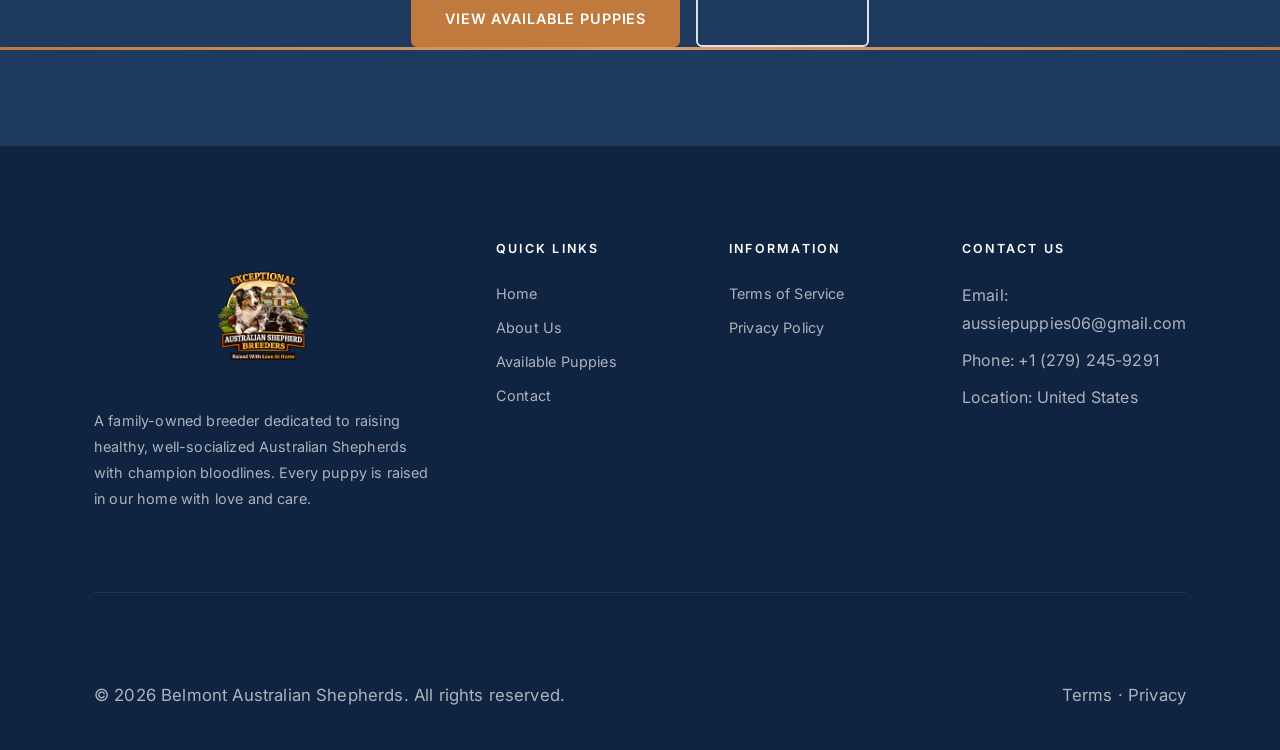
==== commit 5e0dae43: "Update phone number to +1 (279) 245-9291 Co-Authored-By: Claude Opus 4.6 (1M context) <noreply@anthr" ====
--- a/about.html
+++ b/about.html
@@ -249,7 +249,7 @@
           <h4>Contact Us</h4>
           <ul class="footer__links">
             <li>Email: aussiepuppies06@gmail.com</li>
-            <li>Phone: +1 (757) 964-5341</li>
+            <li>Phone: +1 (279) 245-9291</li>
             <li>Location: United States</li>
           </ul>
         </div>
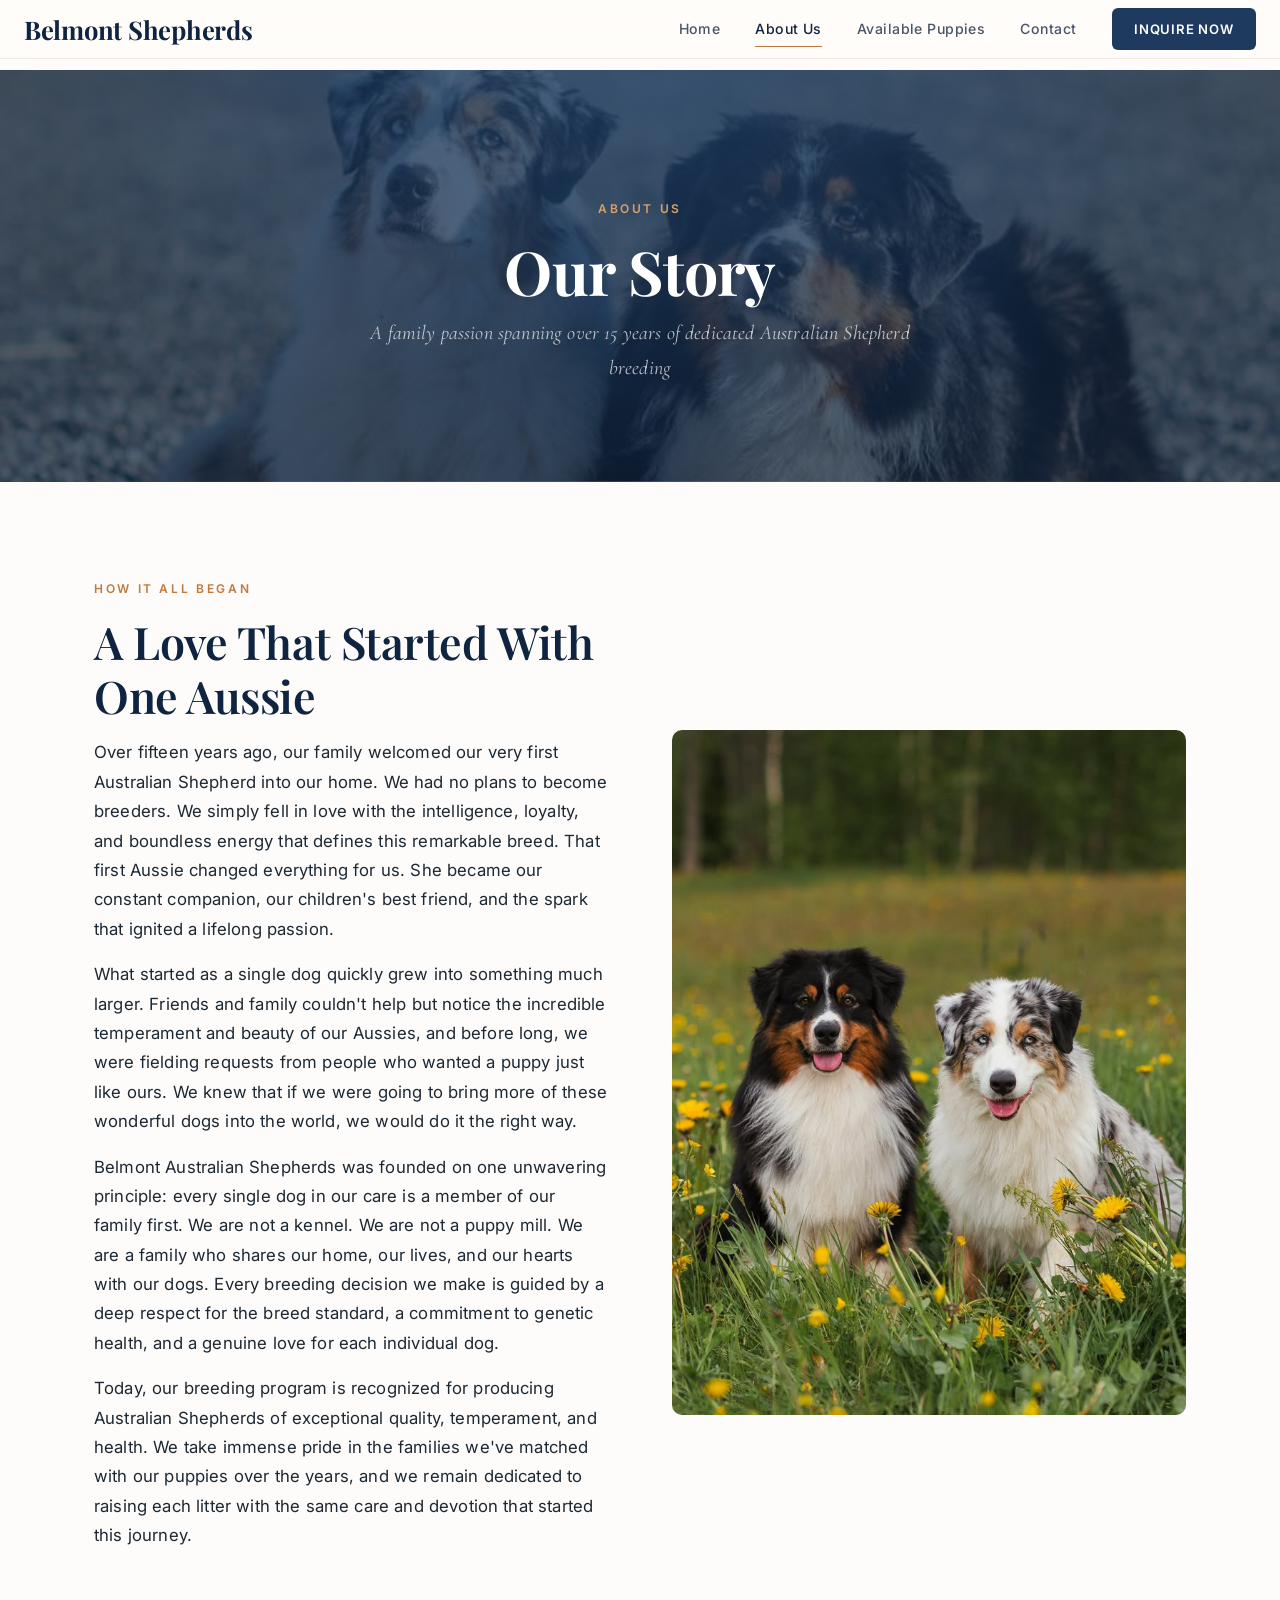
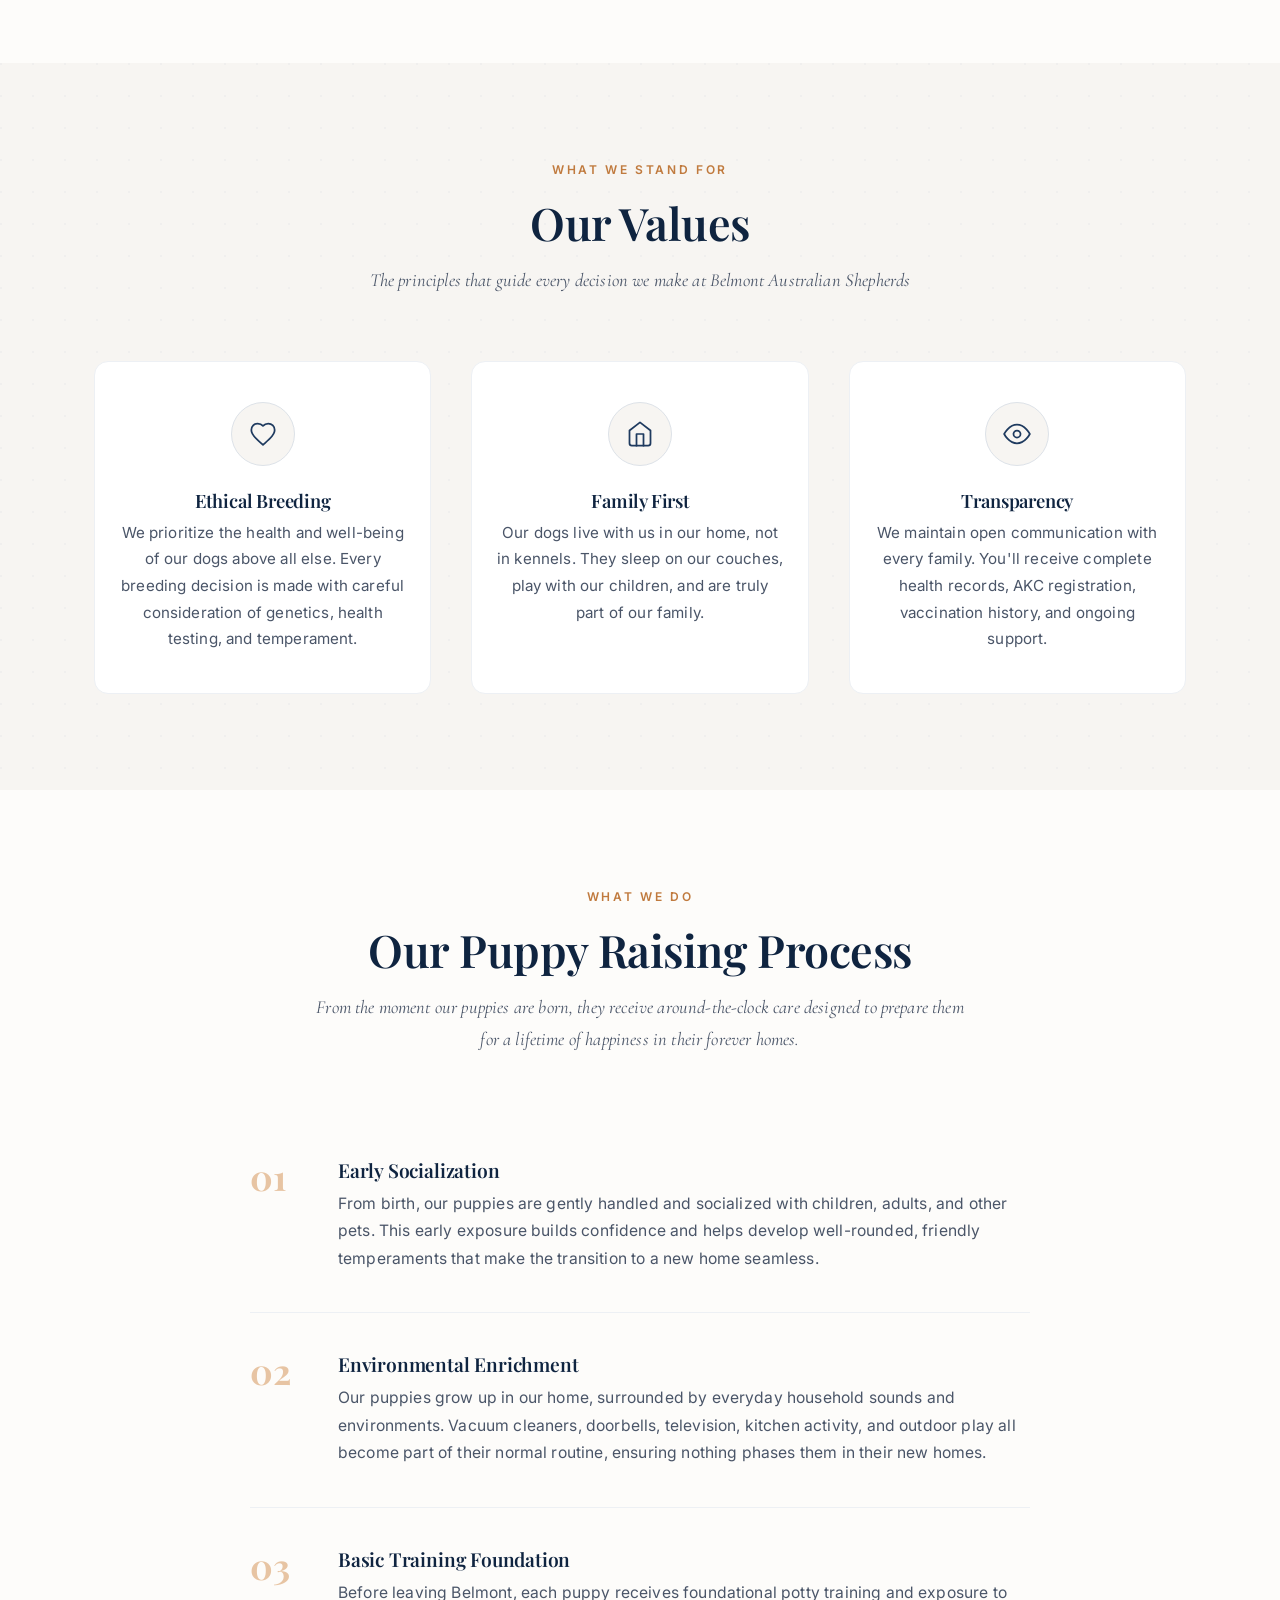
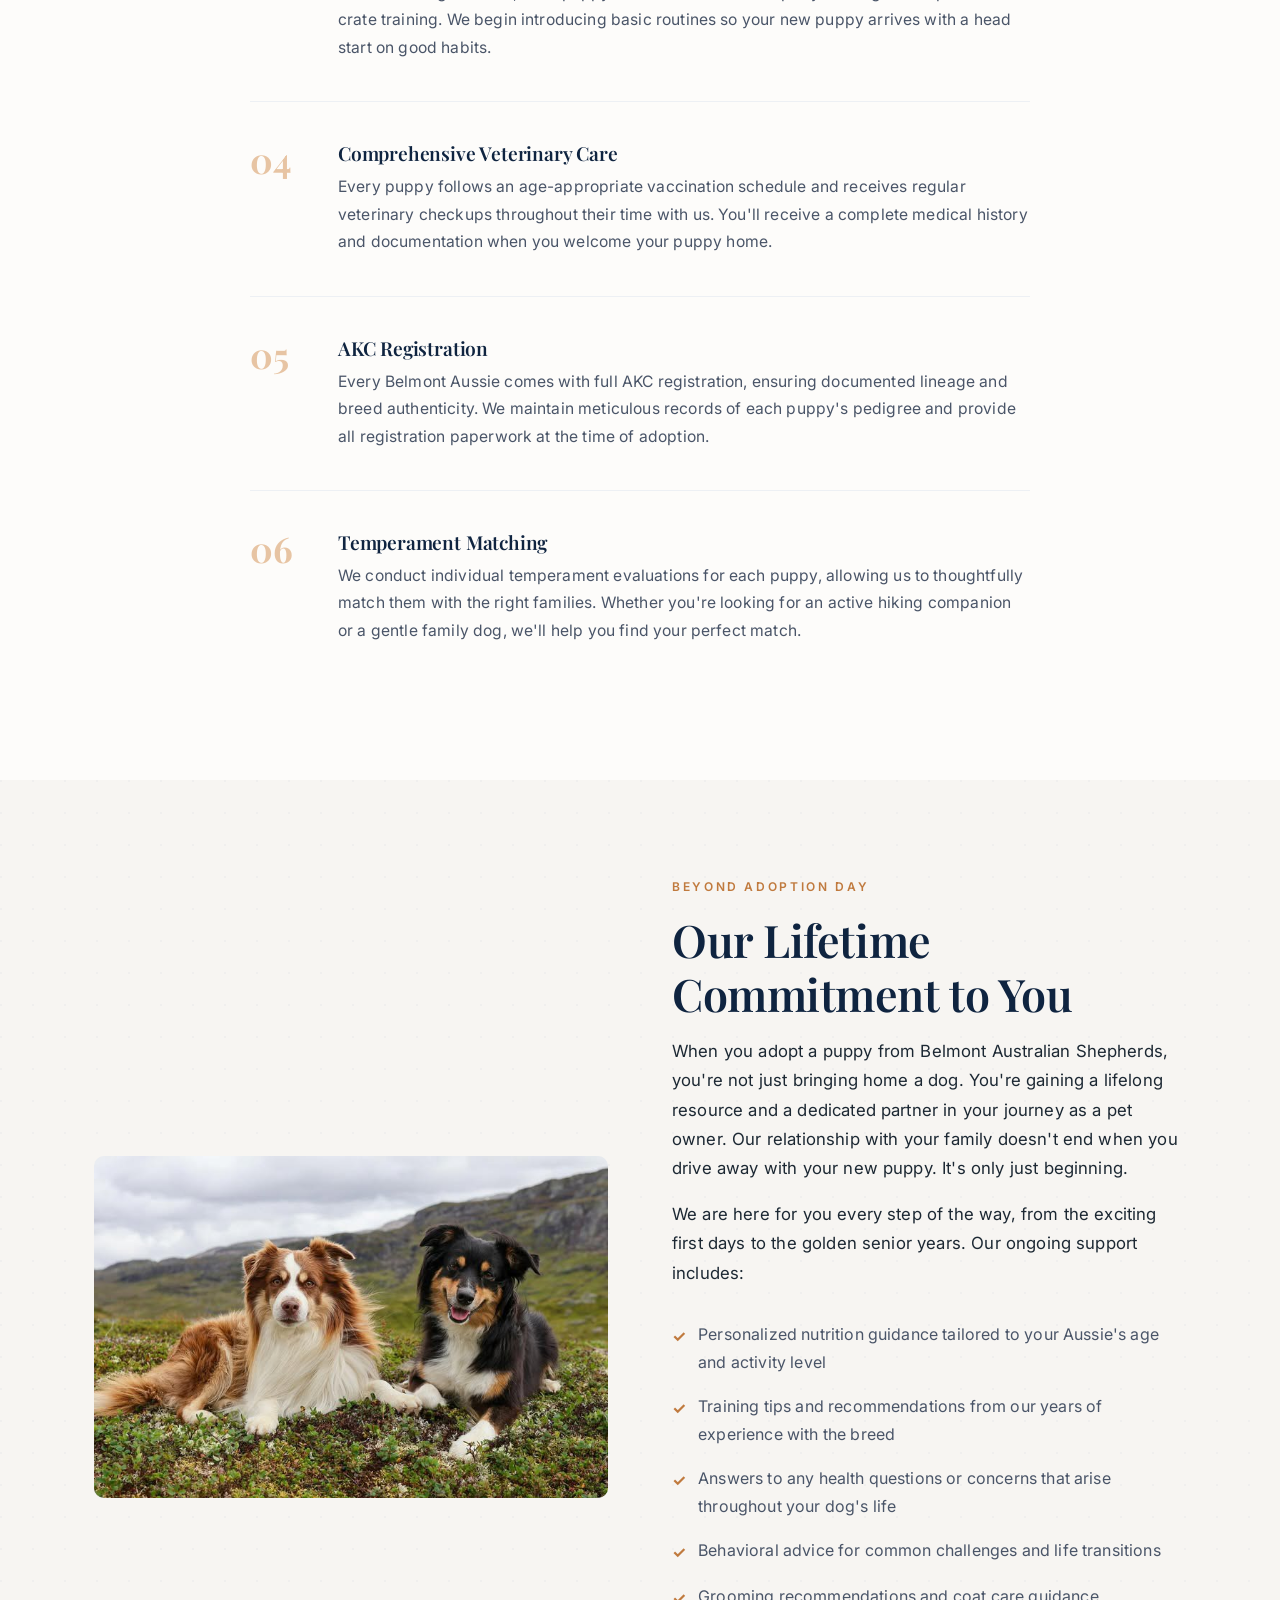
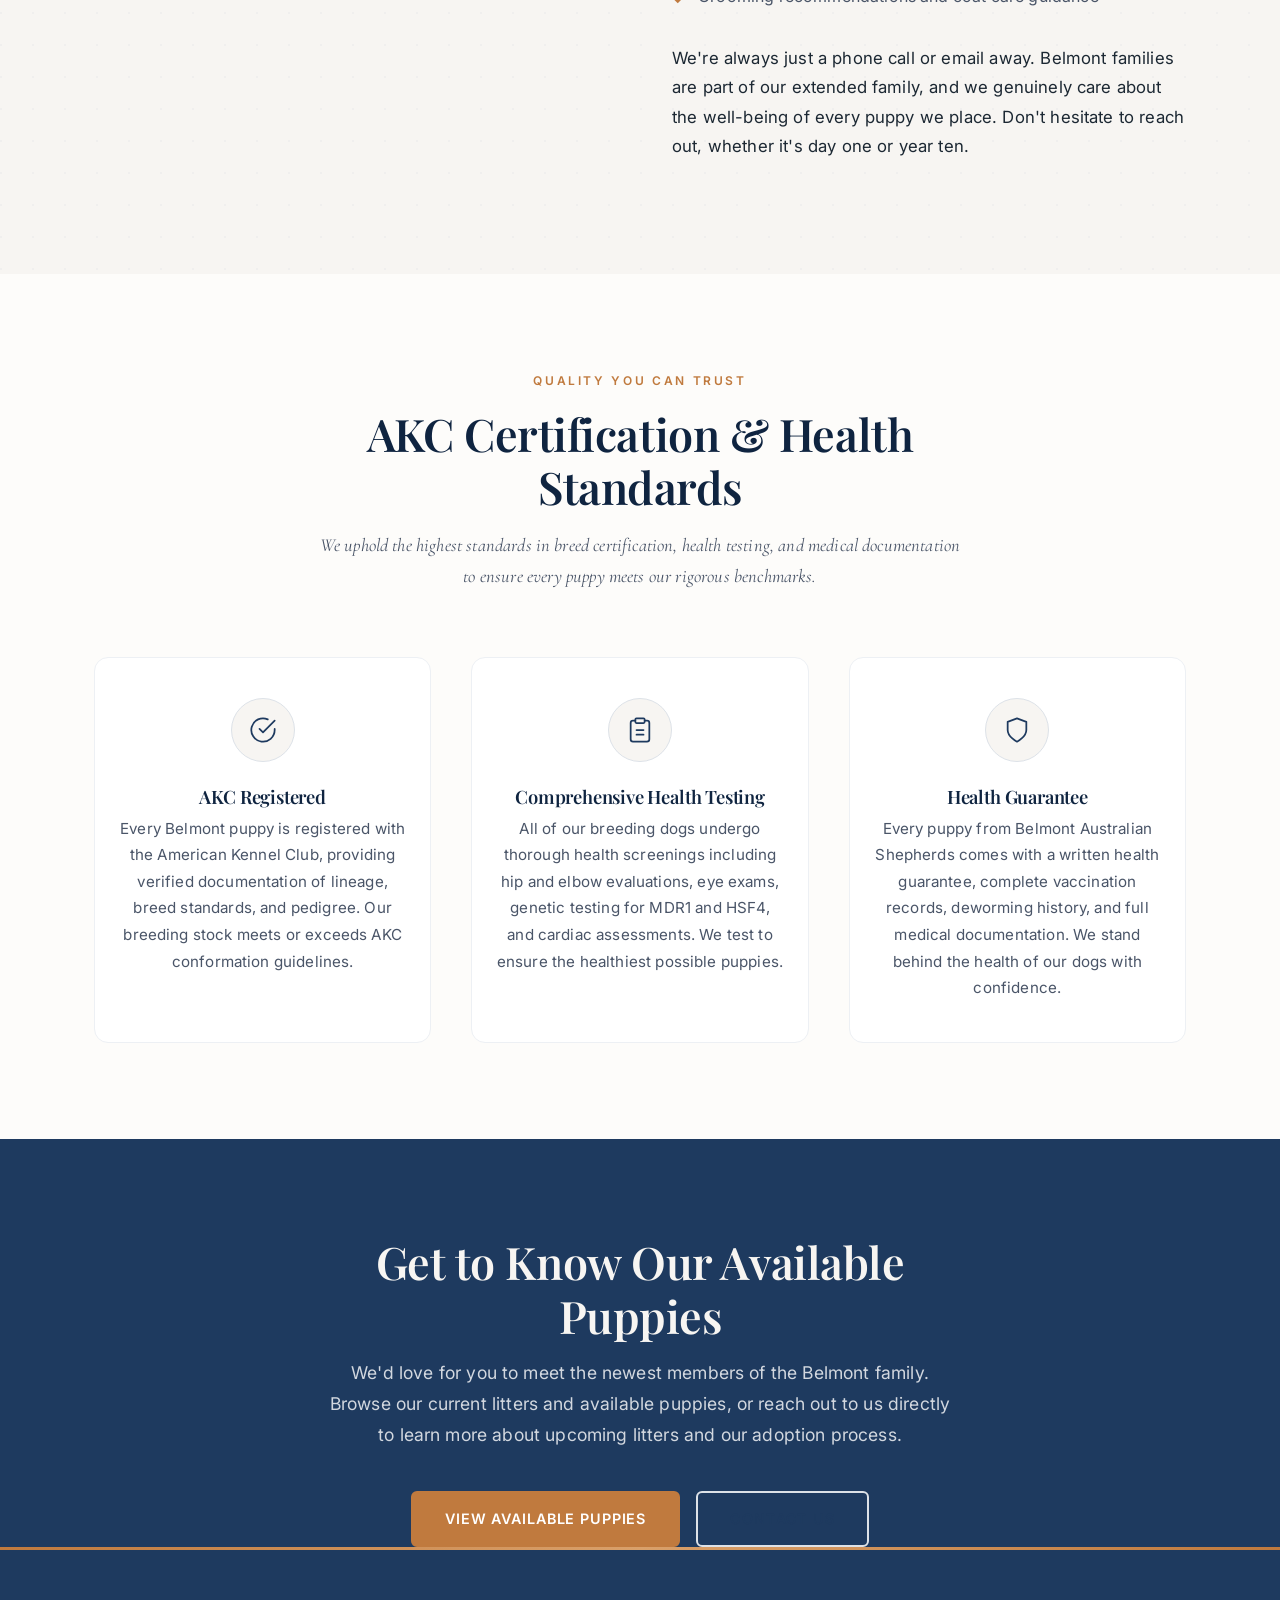
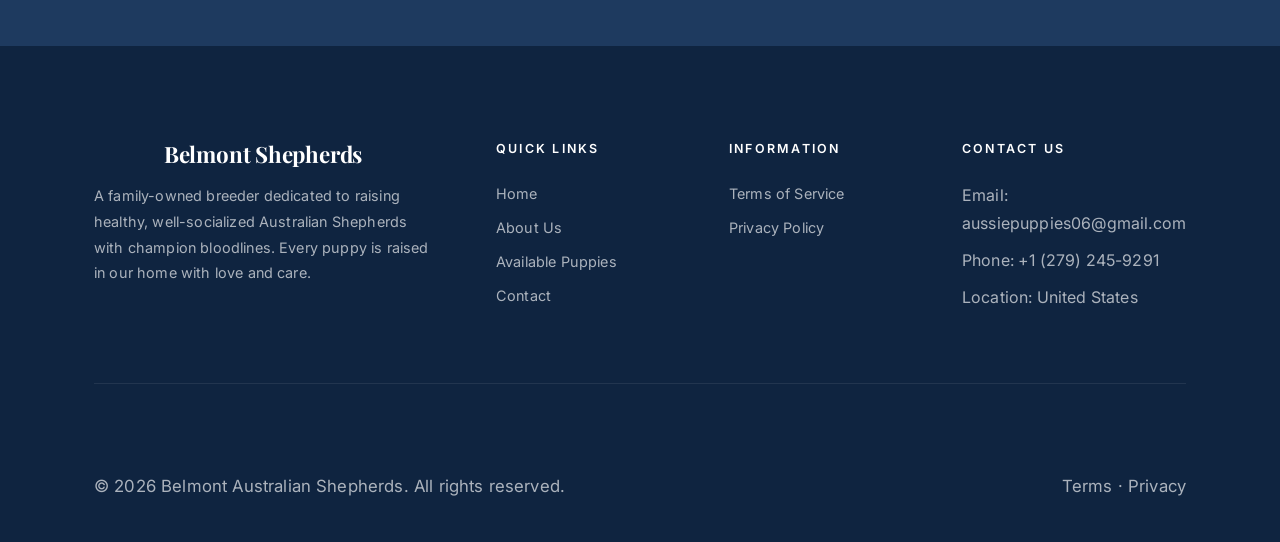
==== commit 2b16b17e: "Replace logo images with text logo "Belmont Shepherds" - Removed all SVG logo references - Added sty" ====
--- a/about.html
+++ b/about.html
@@ -16,7 +16,7 @@
   <nav class="nav">
     <div class="nav__inner">
       <a href="index.html" class="nav__logo">
-        <img src="images/Parents and past litters/Logo image.svg" alt="Belmont Australian Shepherds" class="nav__logo-img">
+        <span class="nav__logo-name">Belmont Shepherds</span>
       </a>
       <button class="nav__toggle" aria-label="Menu"><span></span><span></span><span></span></button>
       <div class="nav__links">
@@ -225,7 +225,7 @@
       <div class="footer__grid">
         <div class="footer__brand">
           <a href="index.html" class="nav__logo">
-            <img src="images/Parents and past litters/Logo image.svg" alt="Belmont Australian Shepherds" class="nav__logo-img">
+            <span class="nav__logo-name">Belmont Shepherds</span>
           </a>
           <p>A family-owned breeder dedicated to raising healthy, well-socialized Australian Shepherds with champion bloodlines. Every puppy is raised in our home with love and care.</p>
         </div>
--- a/css/styles.css
+++ b/css/styles.css
@@ -53,7 +53,7 @@
   --radius-lg: 14px;
   --radius-xl: 20px;
 
-  --nav-height: 170px;
+  --nav-height: 70px;
 }
 
 /* --- Reset & Base --- */
@@ -172,11 +172,15 @@
 .nav__logo-img { height: 150px; width: auto; display: block; }
 .nav__logo-name {
   font-family: var(--font-heading);
-  font-size: 1.45rem;
+  font-size: 1.6rem;
   font-weight: 700;
   color: var(--color-primary-dark);
   line-height: 1.1;
-  letter-spacing: -0.02em;
+  letter-spacing: -0.01em;
+}
+.footer .nav__logo-name {
+  color: #fff;
+  font-size: 1.4rem;
 }
 .nav__logo-tagline {
   font-family: var(--font-accent);
@@ -1374,7 +1378,7 @@
 }
 
 @media (max-width: 768px) {
-  :root { --nav-height: 150px; }
+  :root { --nav-height: 70px; }
 
   .nav__links {
     display: flex;
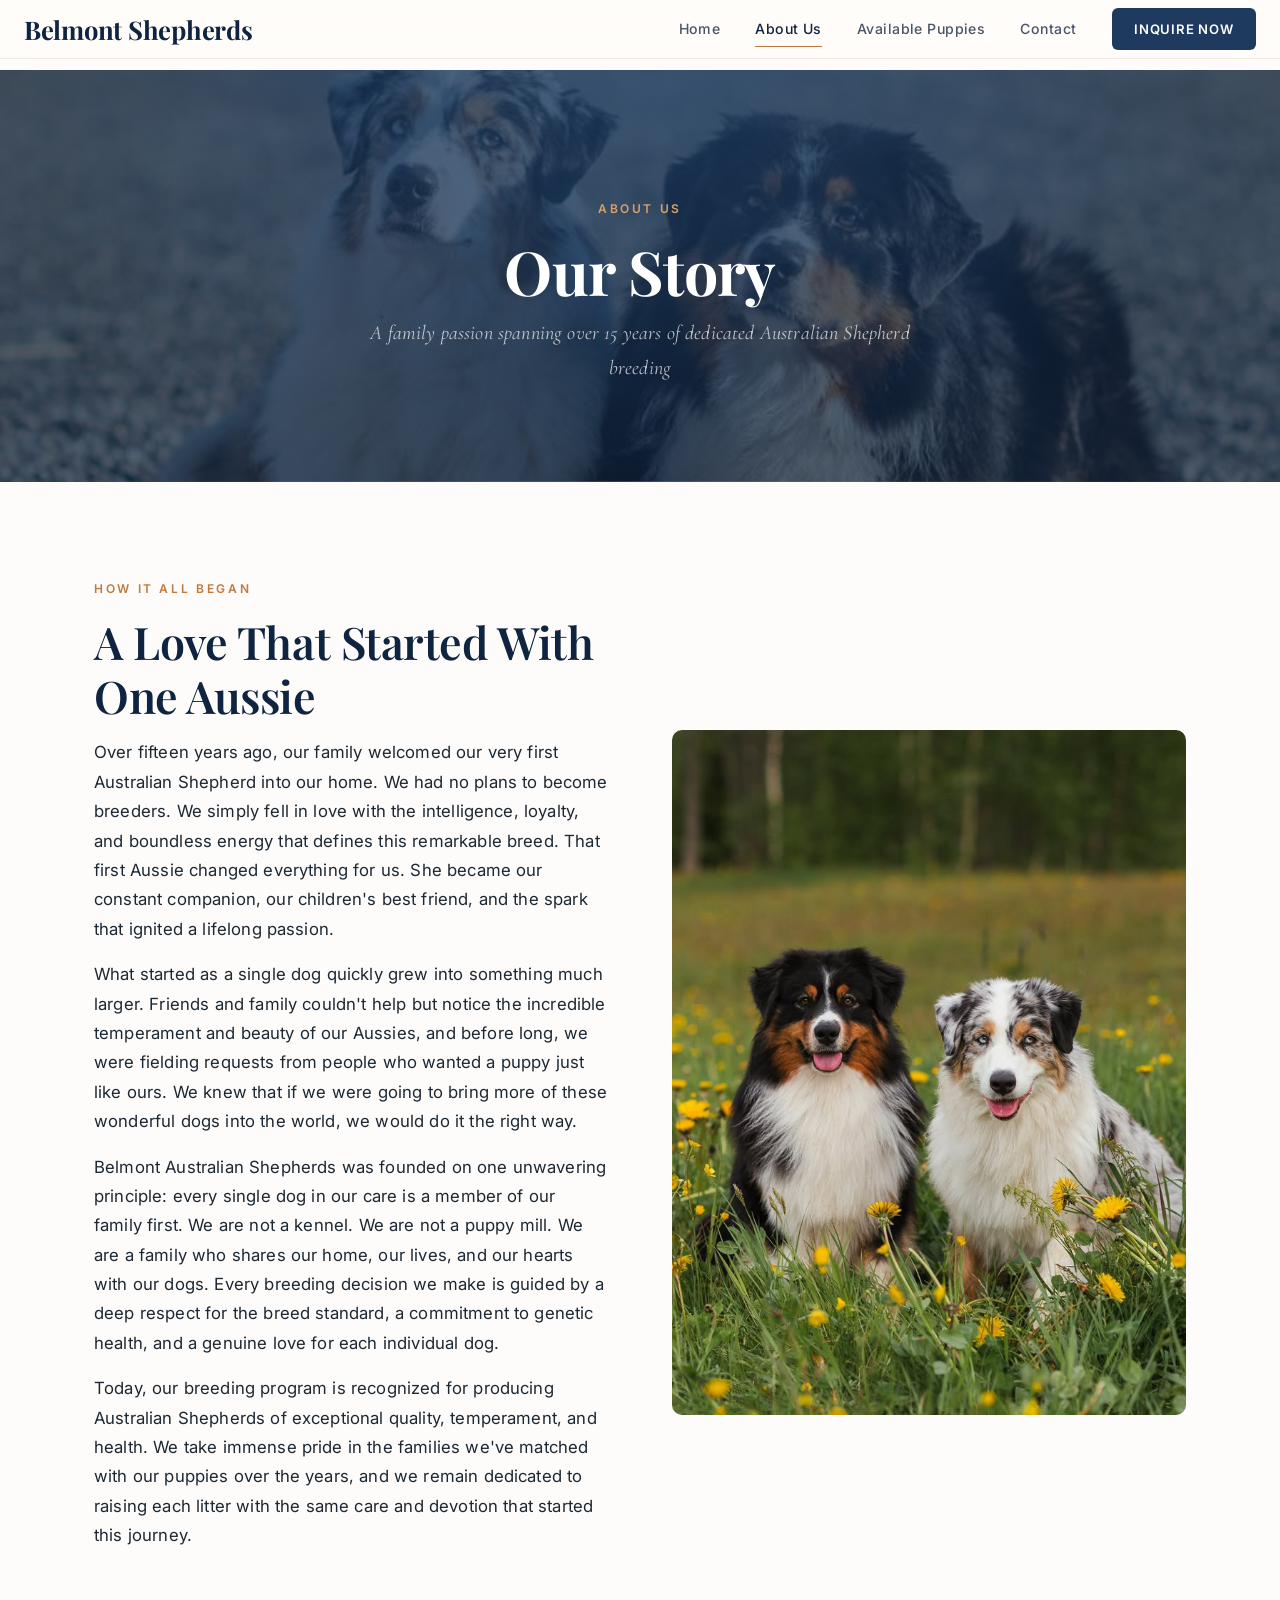
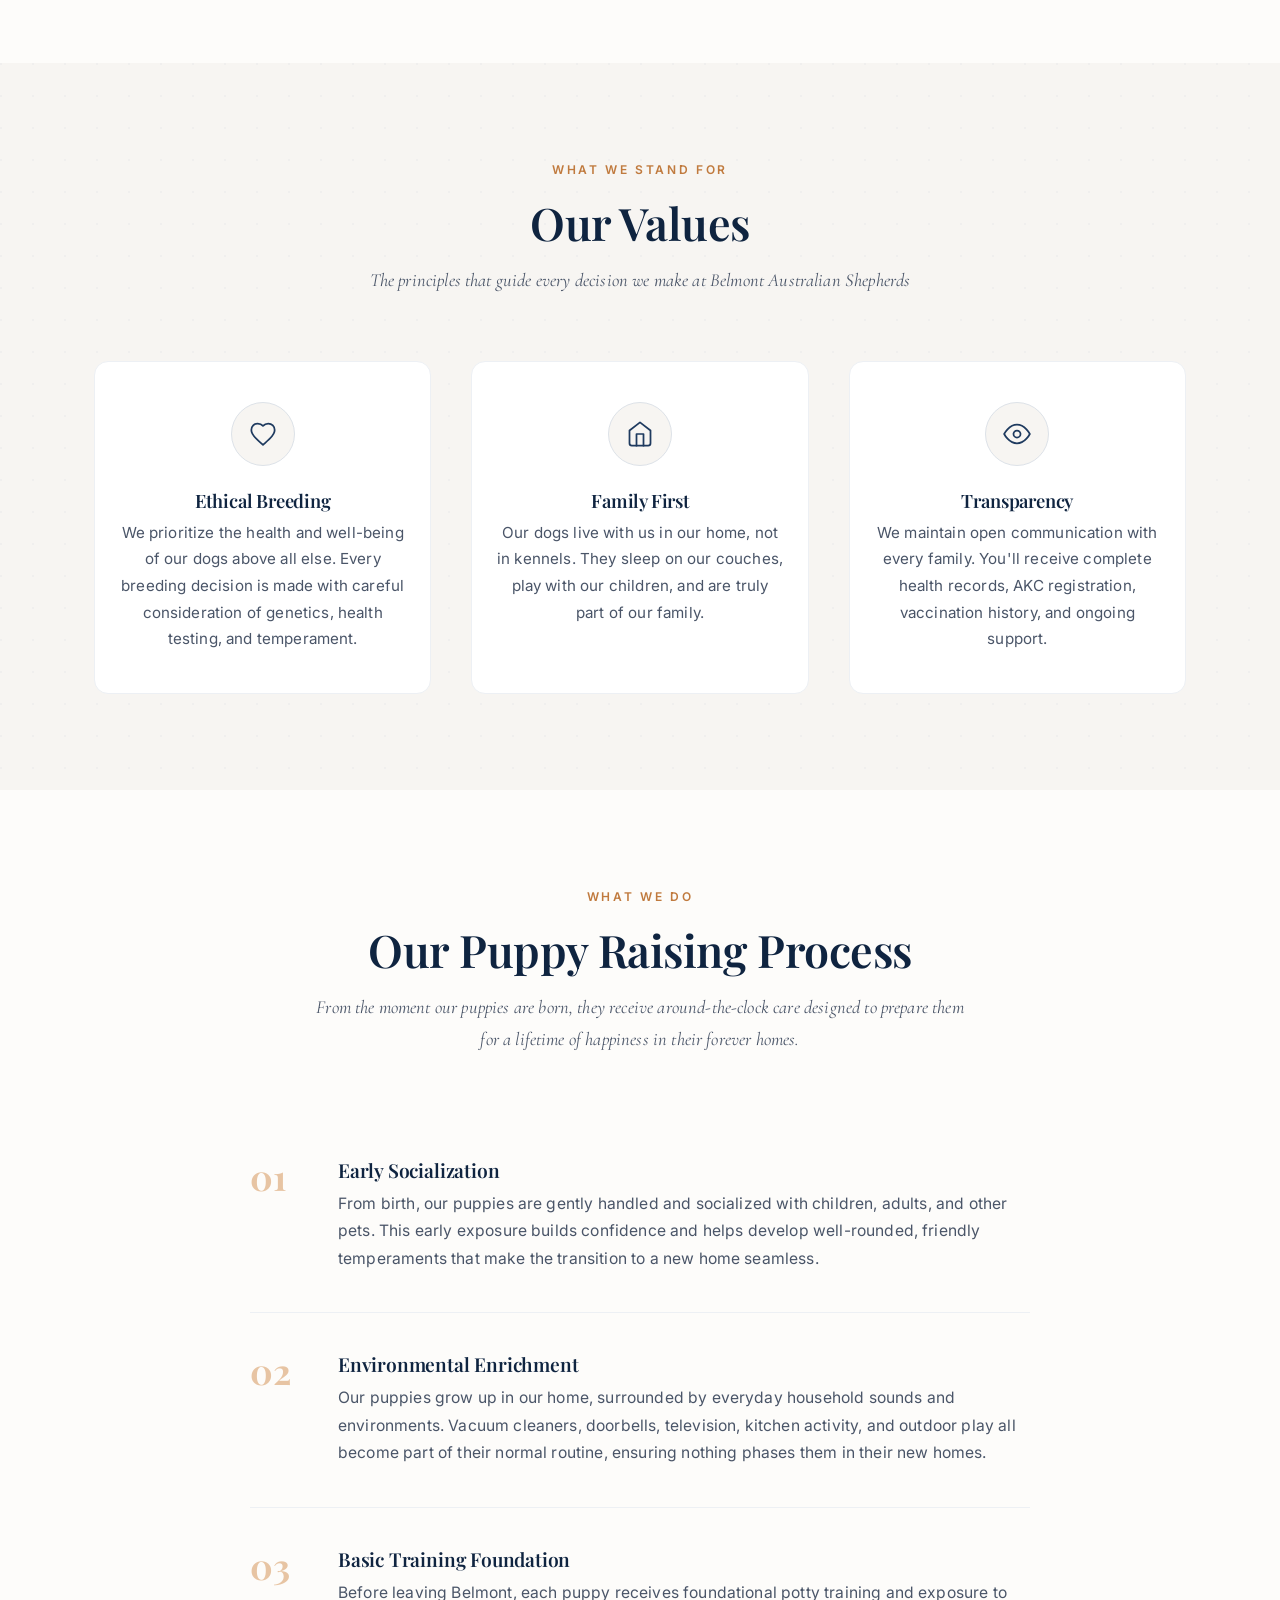
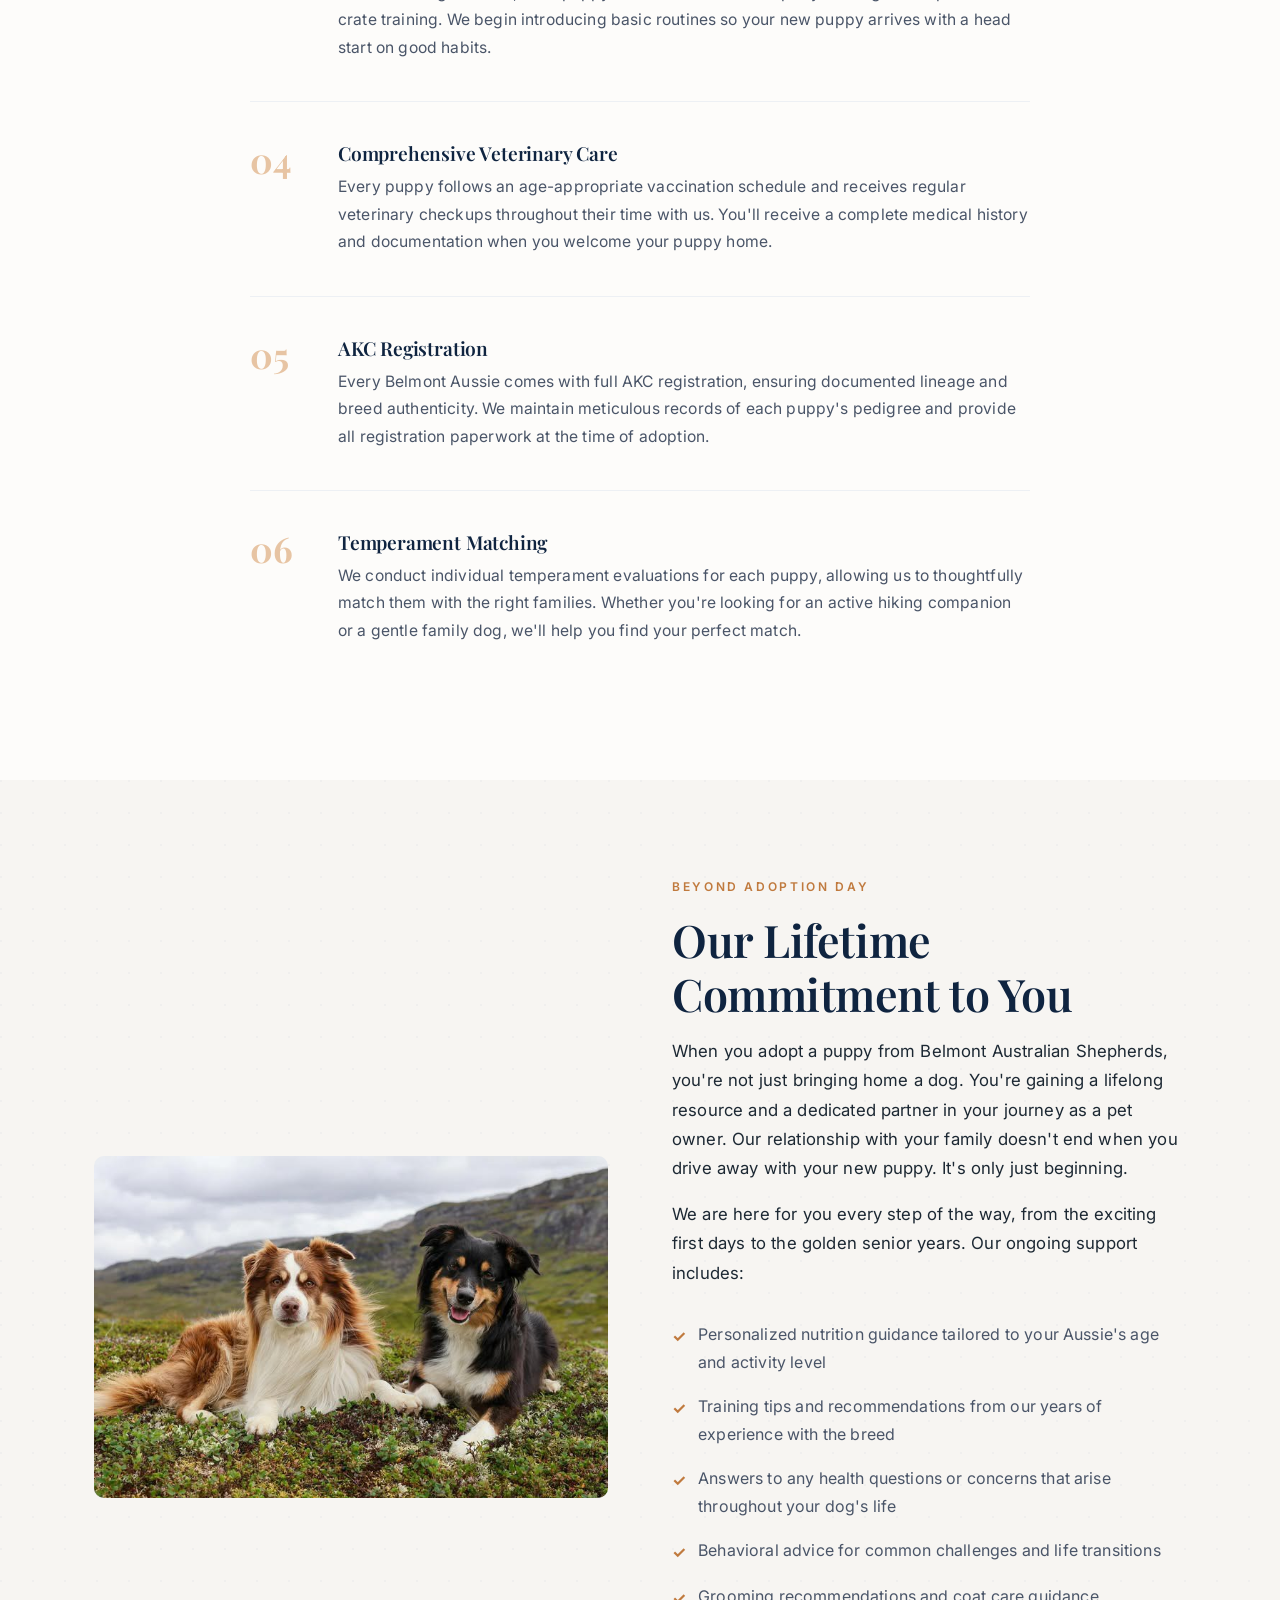
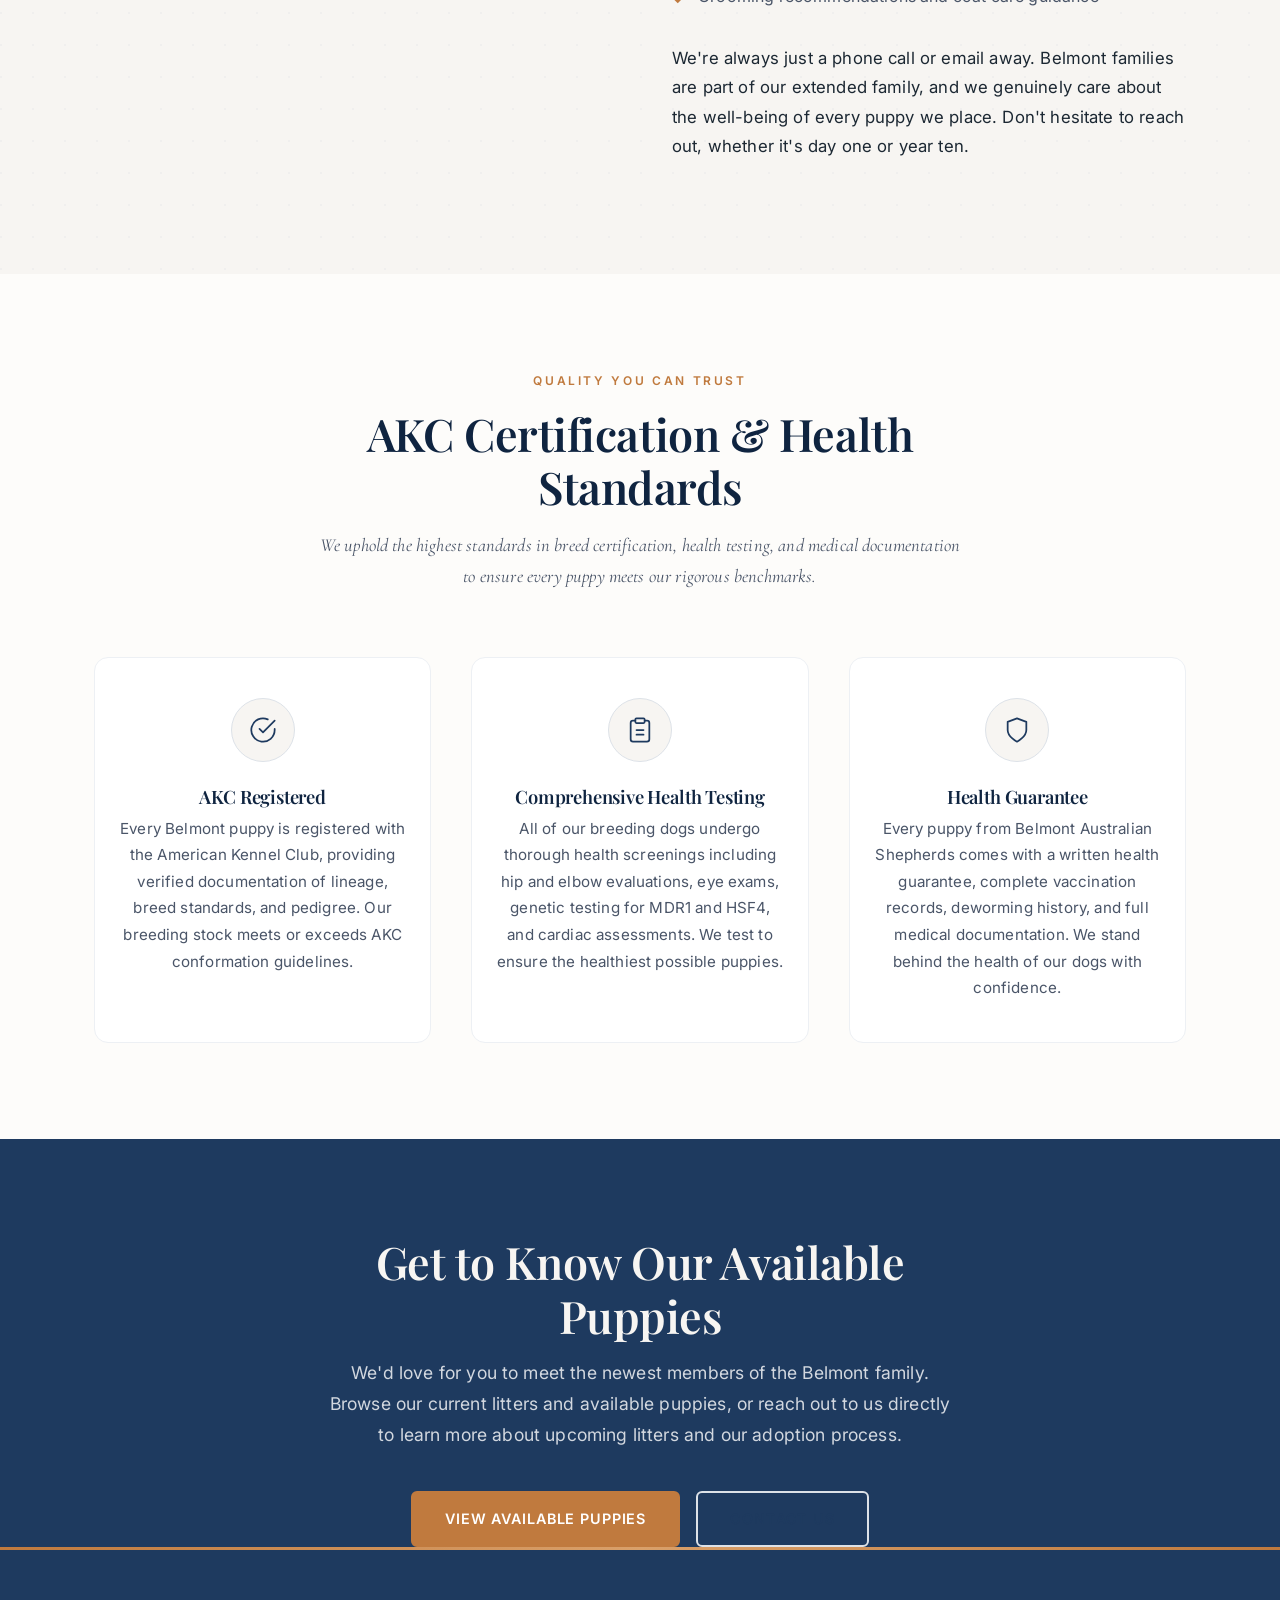
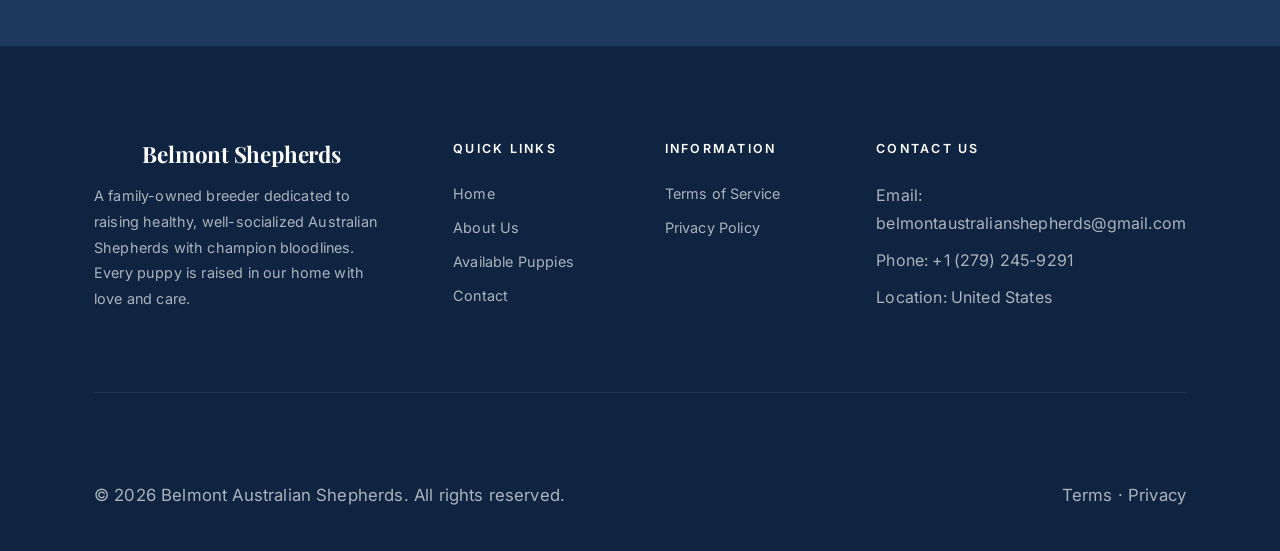
==== commit aa820c55: "Update contact email to belmontaustralianshepherds@gmail.com Co-Authored-By: Claude Opus 4.6 (1M con" ====
--- a/about.html
+++ b/about.html
@@ -248,7 +248,7 @@
         <div>
           <h4>Contact Us</h4>
           <ul class="footer__links">
-            <li>Email: aussiepuppies06@gmail.com</li>
+            <li>Email: belmontaustralianshepherds@gmail.com</li>
             <li>Phone: +1 (279) 245-9291</li>
             <li>Location: United States</li>
           </ul>
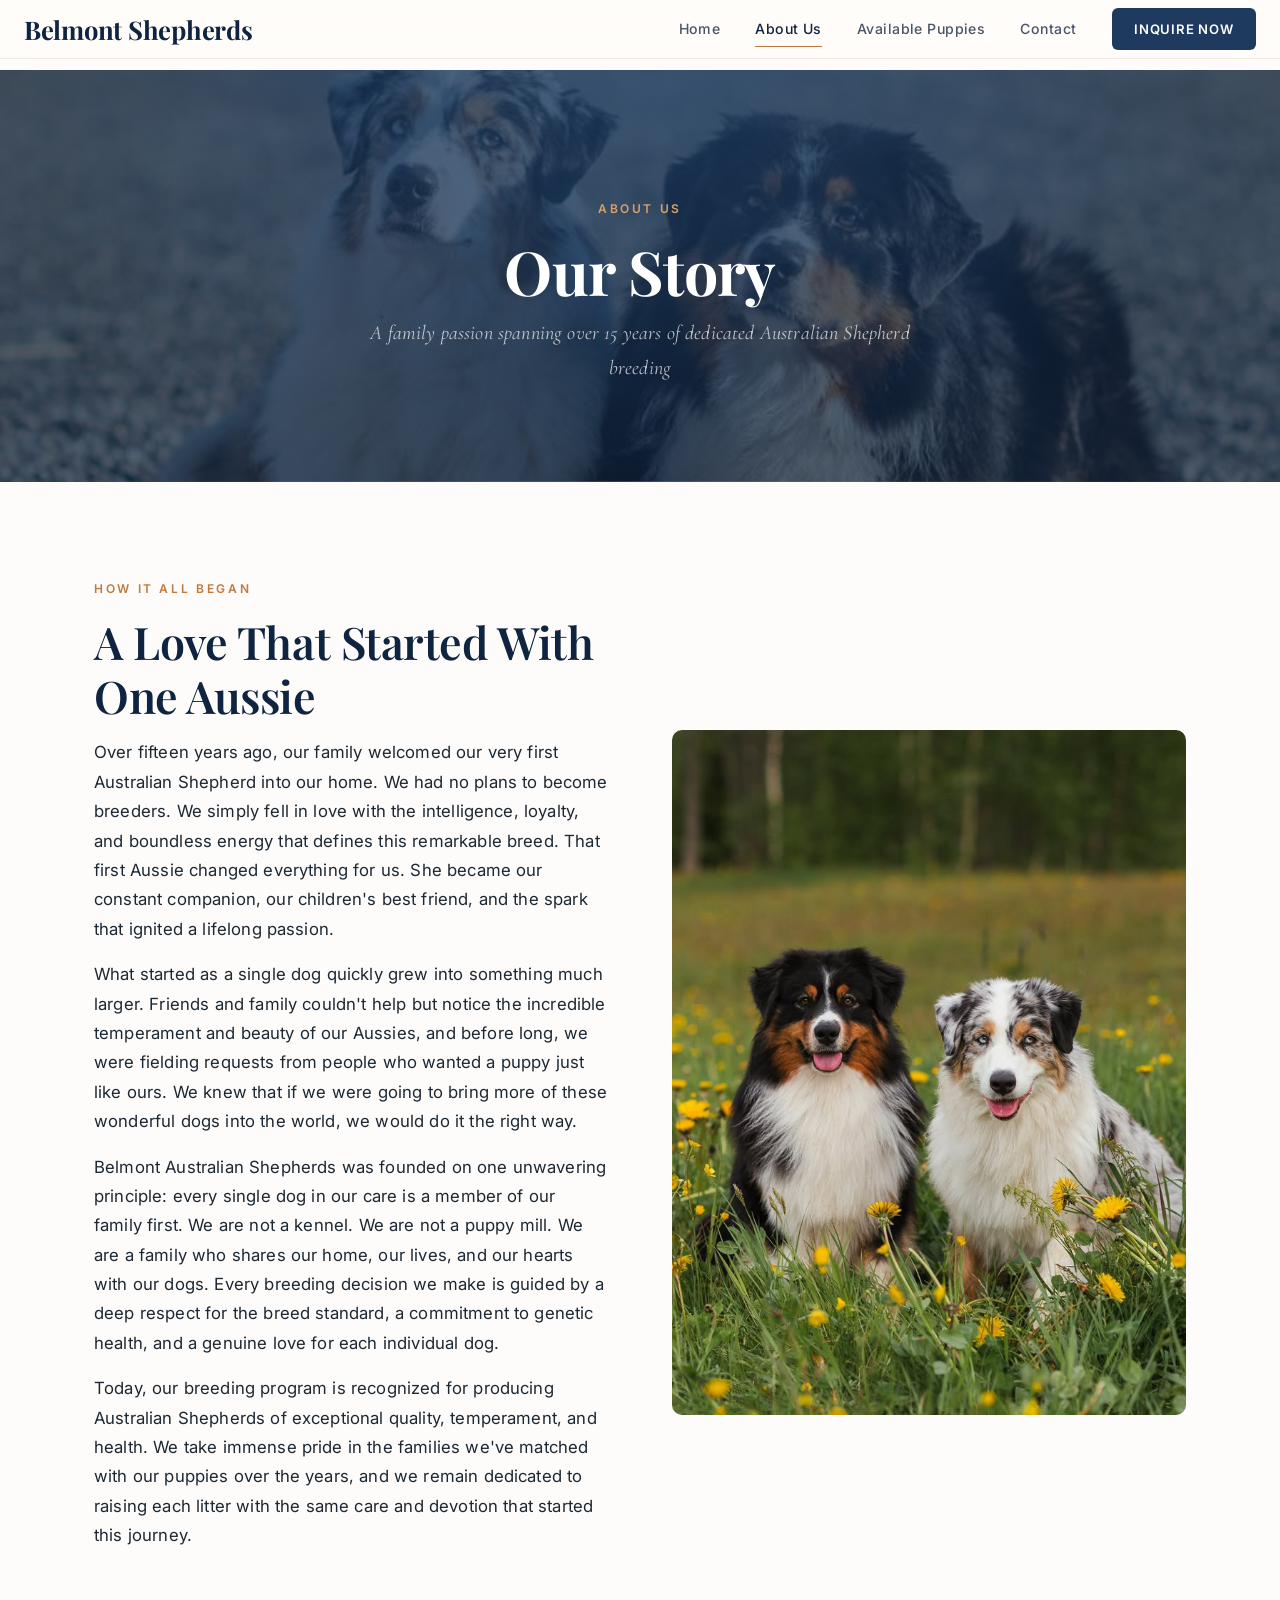
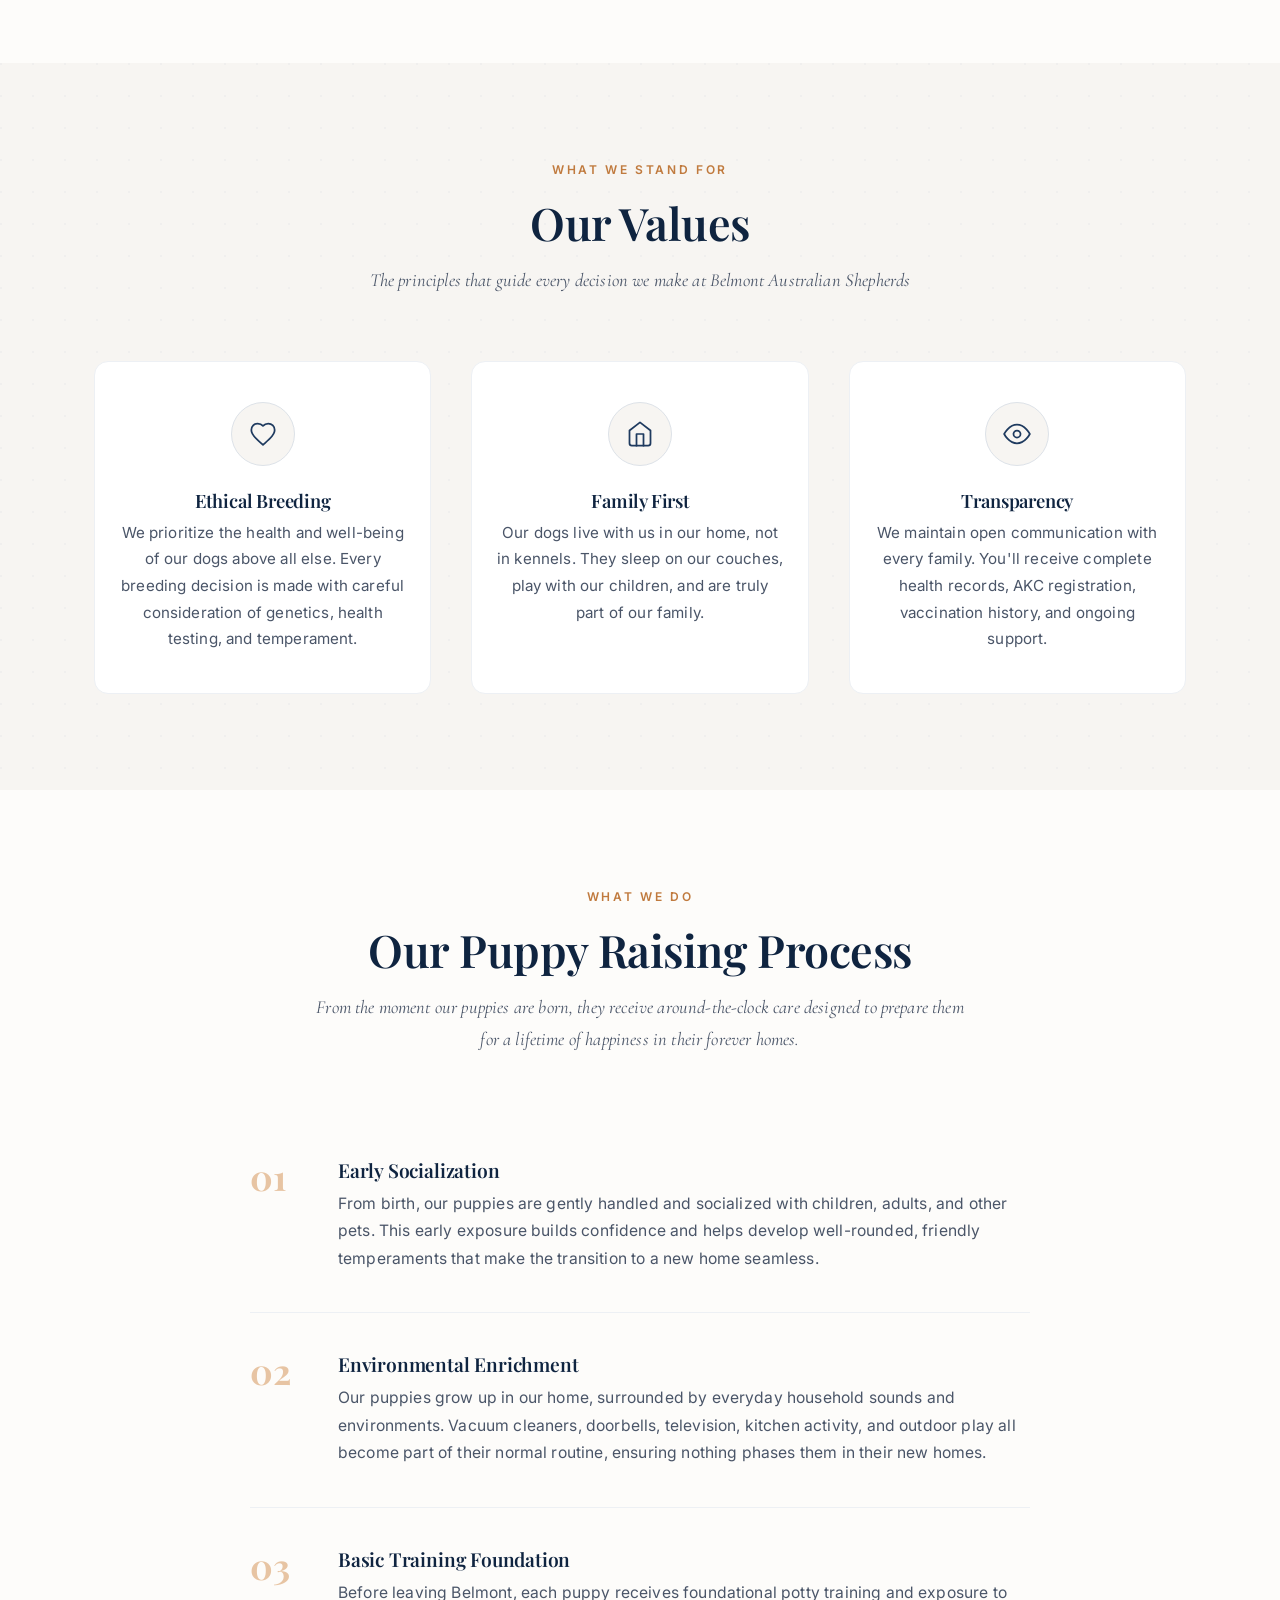
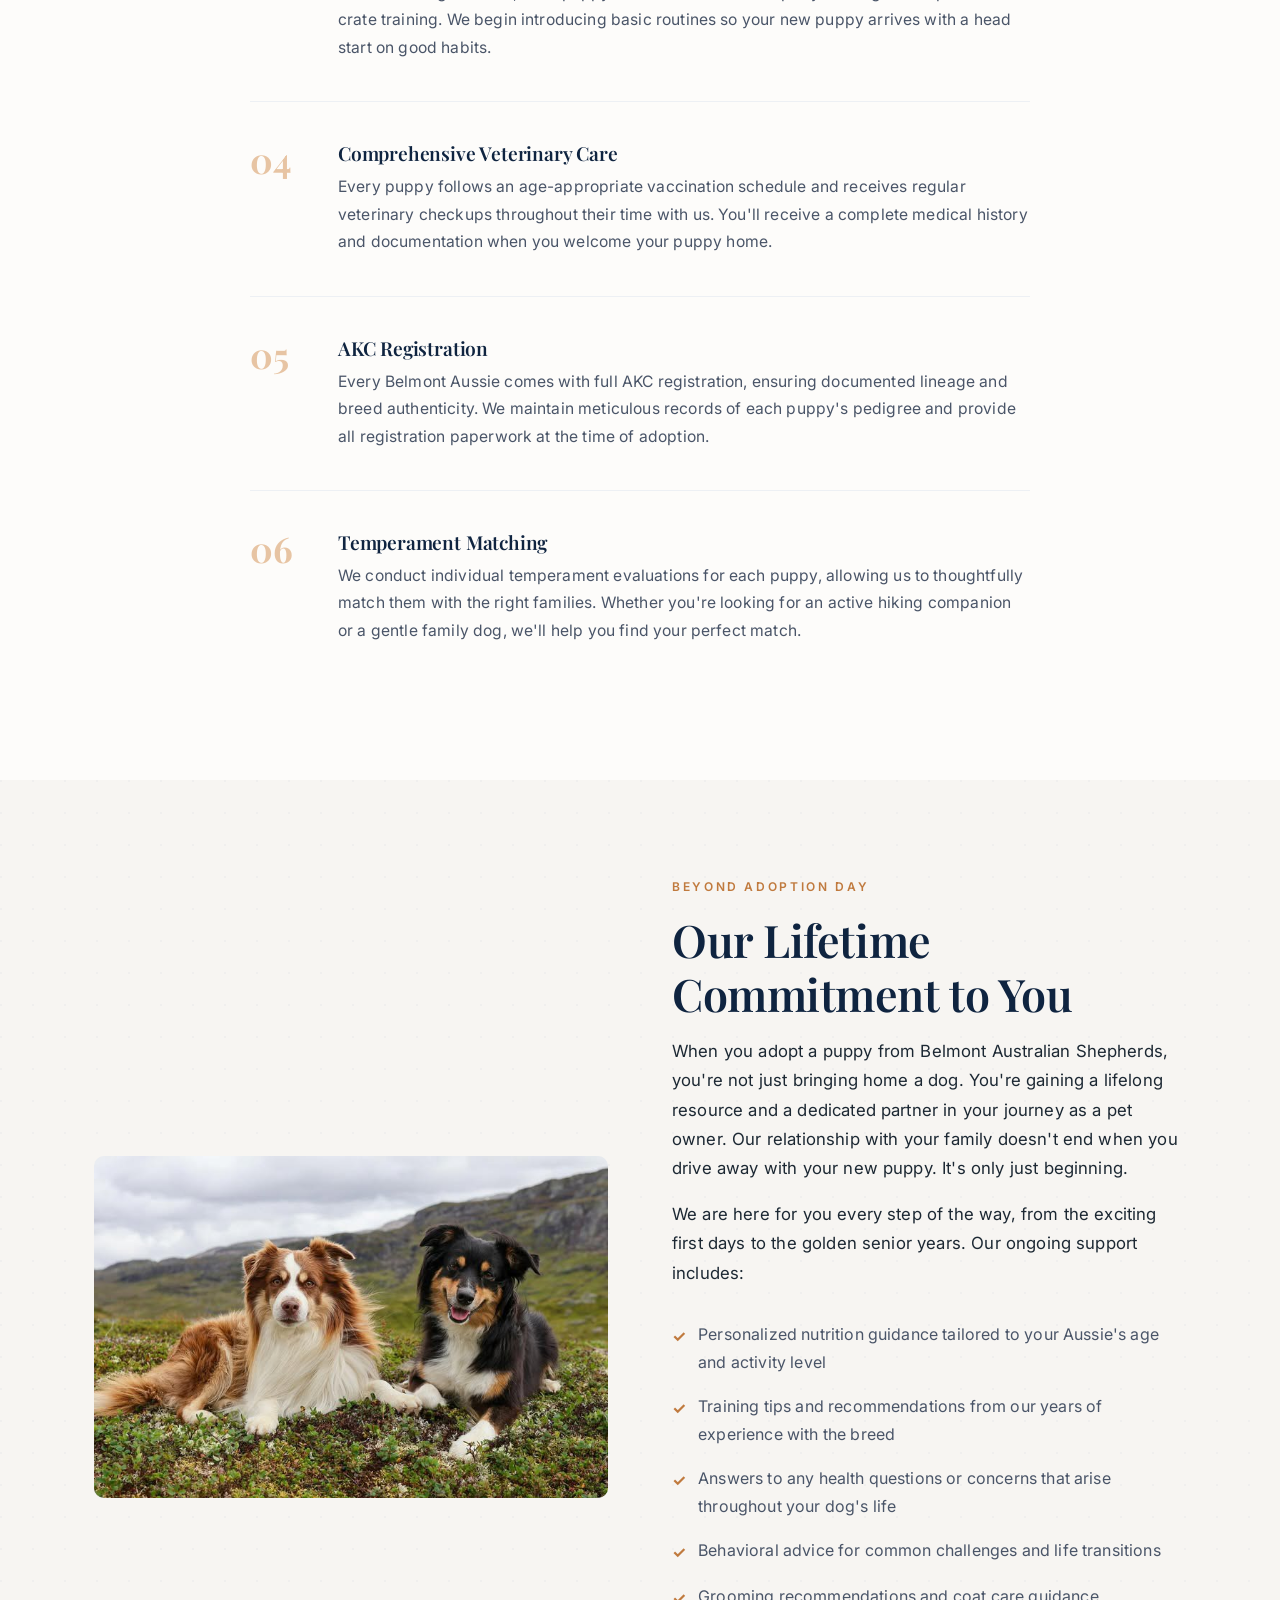
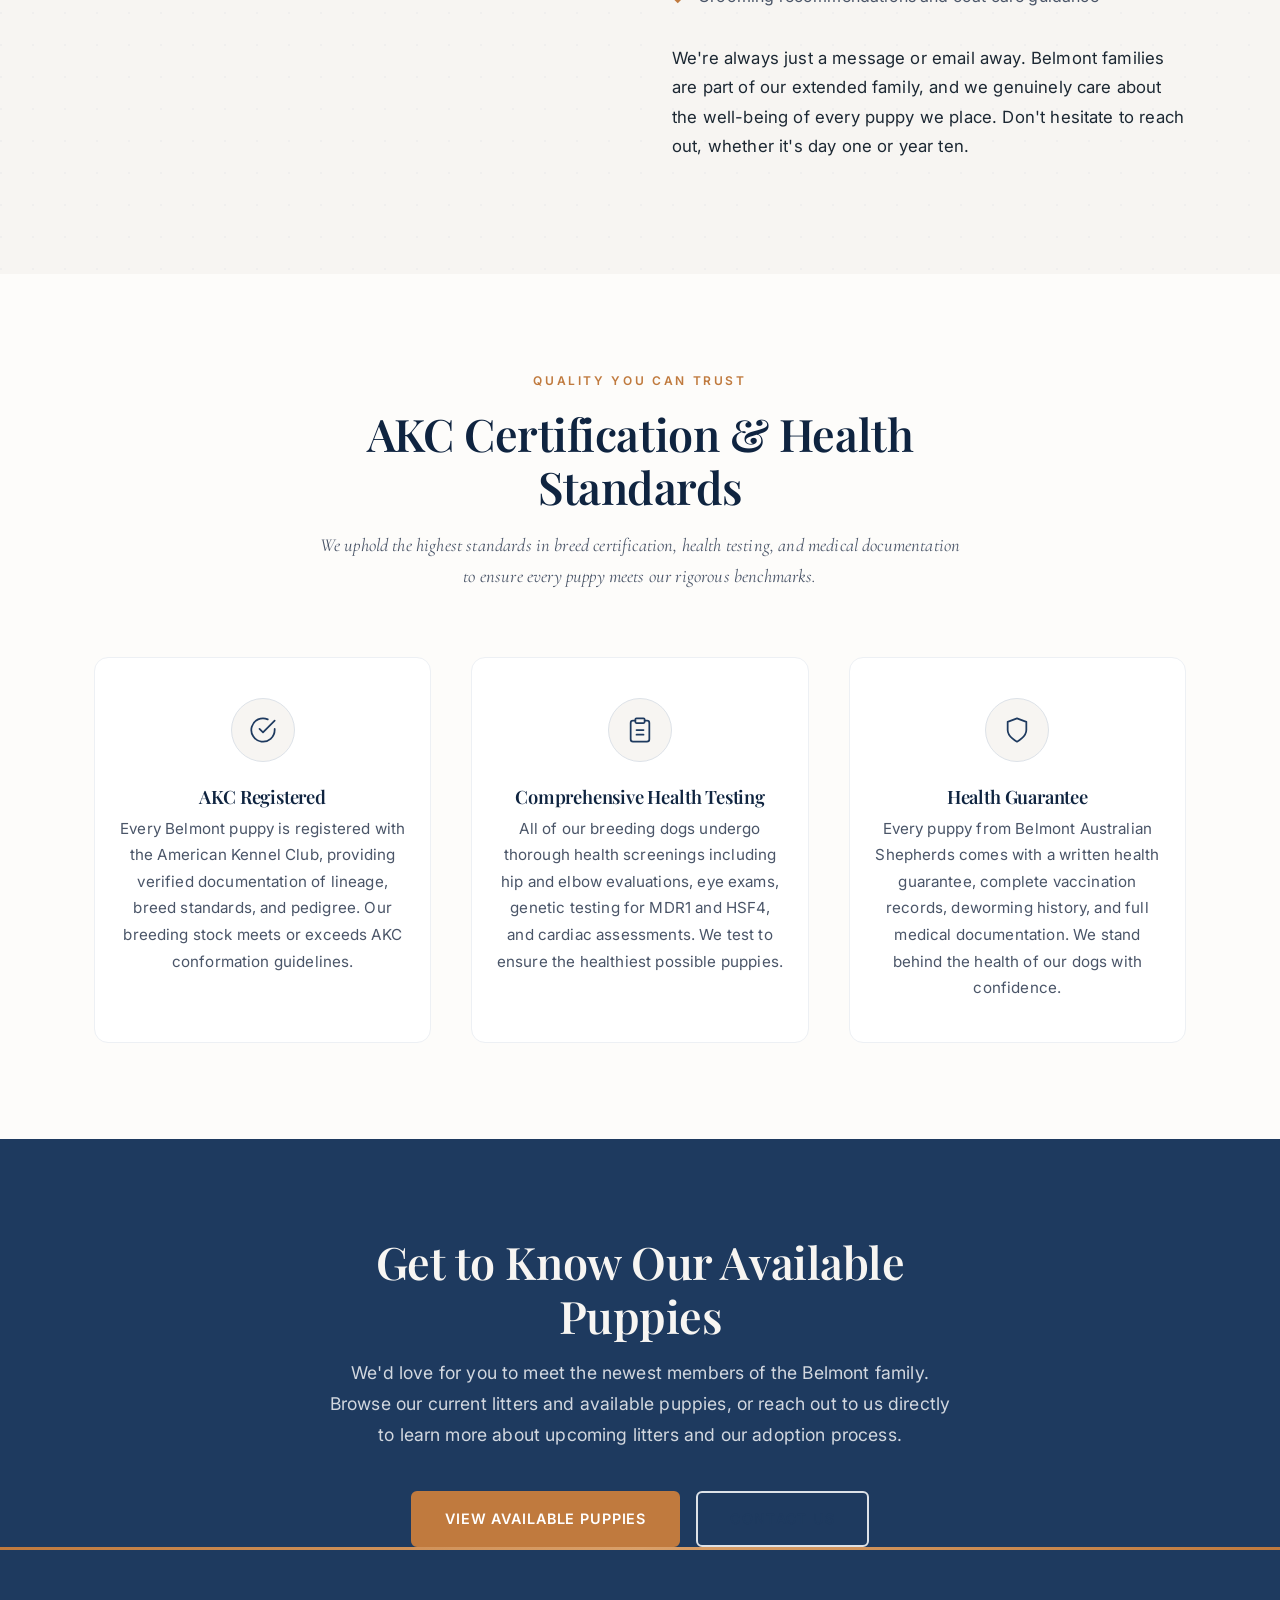
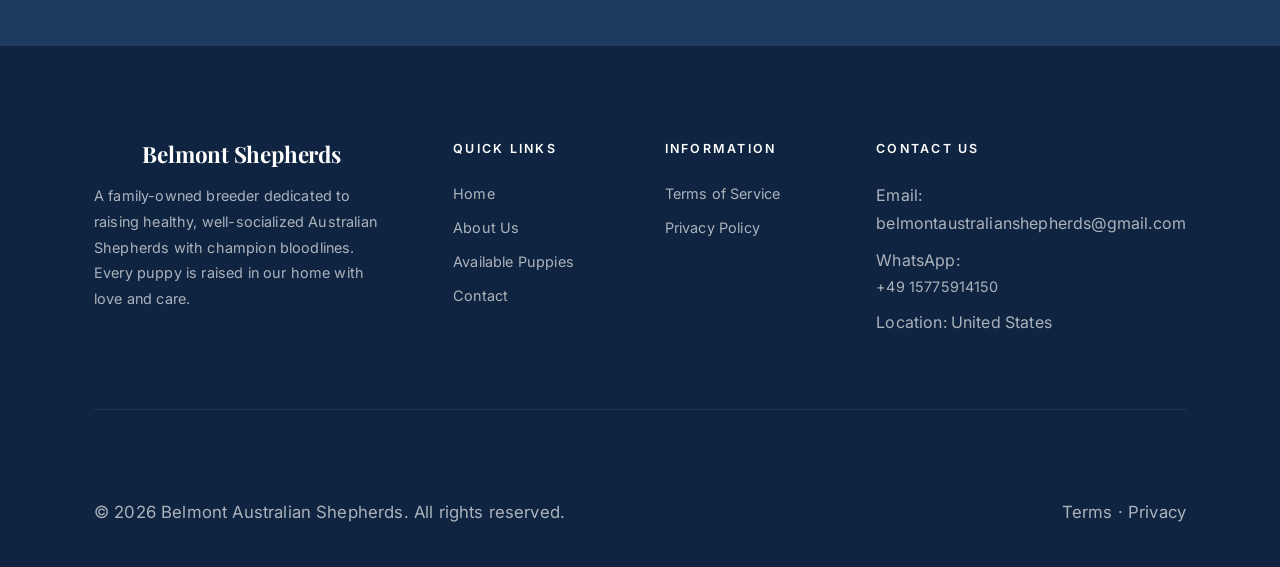
==== commit c2f869bd: "Replace phone contact with WhatsApp across all pages All communication now via WhatsApp (+4915775914" ====
--- a/about.html
+++ b/about.html
@@ -162,7 +162,7 @@
             <li class="check-list__item">Behavioral advice for common challenges and life transitions</li>
             <li class="check-list__item">Grooming recommendations and coat care guidance</li>
           </ul>
-          <p>We're always just a phone call or email away. Belmont families are part of our extended family, and we genuinely care about the well-being of every puppy we place. Don't hesitate to reach out, whether it's day one or year ten.</p>
+          <p>We're always just a message or email away. Belmont families are part of our extended family, and we genuinely care about the well-being of every puppy we place. Don't hesitate to reach out, whether it's day one or year ten.</p>
         </div>
         <div class="split__media fade-in">
           <img src="images/Parents and past litters/Lifetime commitment.jpg" alt="Our lifetime commitment to every Belmont Aussie" style="width:100%; height:100%; object-fit:cover; border-radius:var(--radius-md);">
@@ -249,7 +249,7 @@
           <h4>Contact Us</h4>
           <ul class="footer__links">
             <li>Email: belmontaustralianshepherds@gmail.com</li>
-            <li>Phone: +1 (279) 245-9291</li>
+            <li>WhatsApp: <a href="https://wa.me/4915775914150">+49 15775914150</a></li>
             <li>Location: United States</li>
           </ul>
         </div>
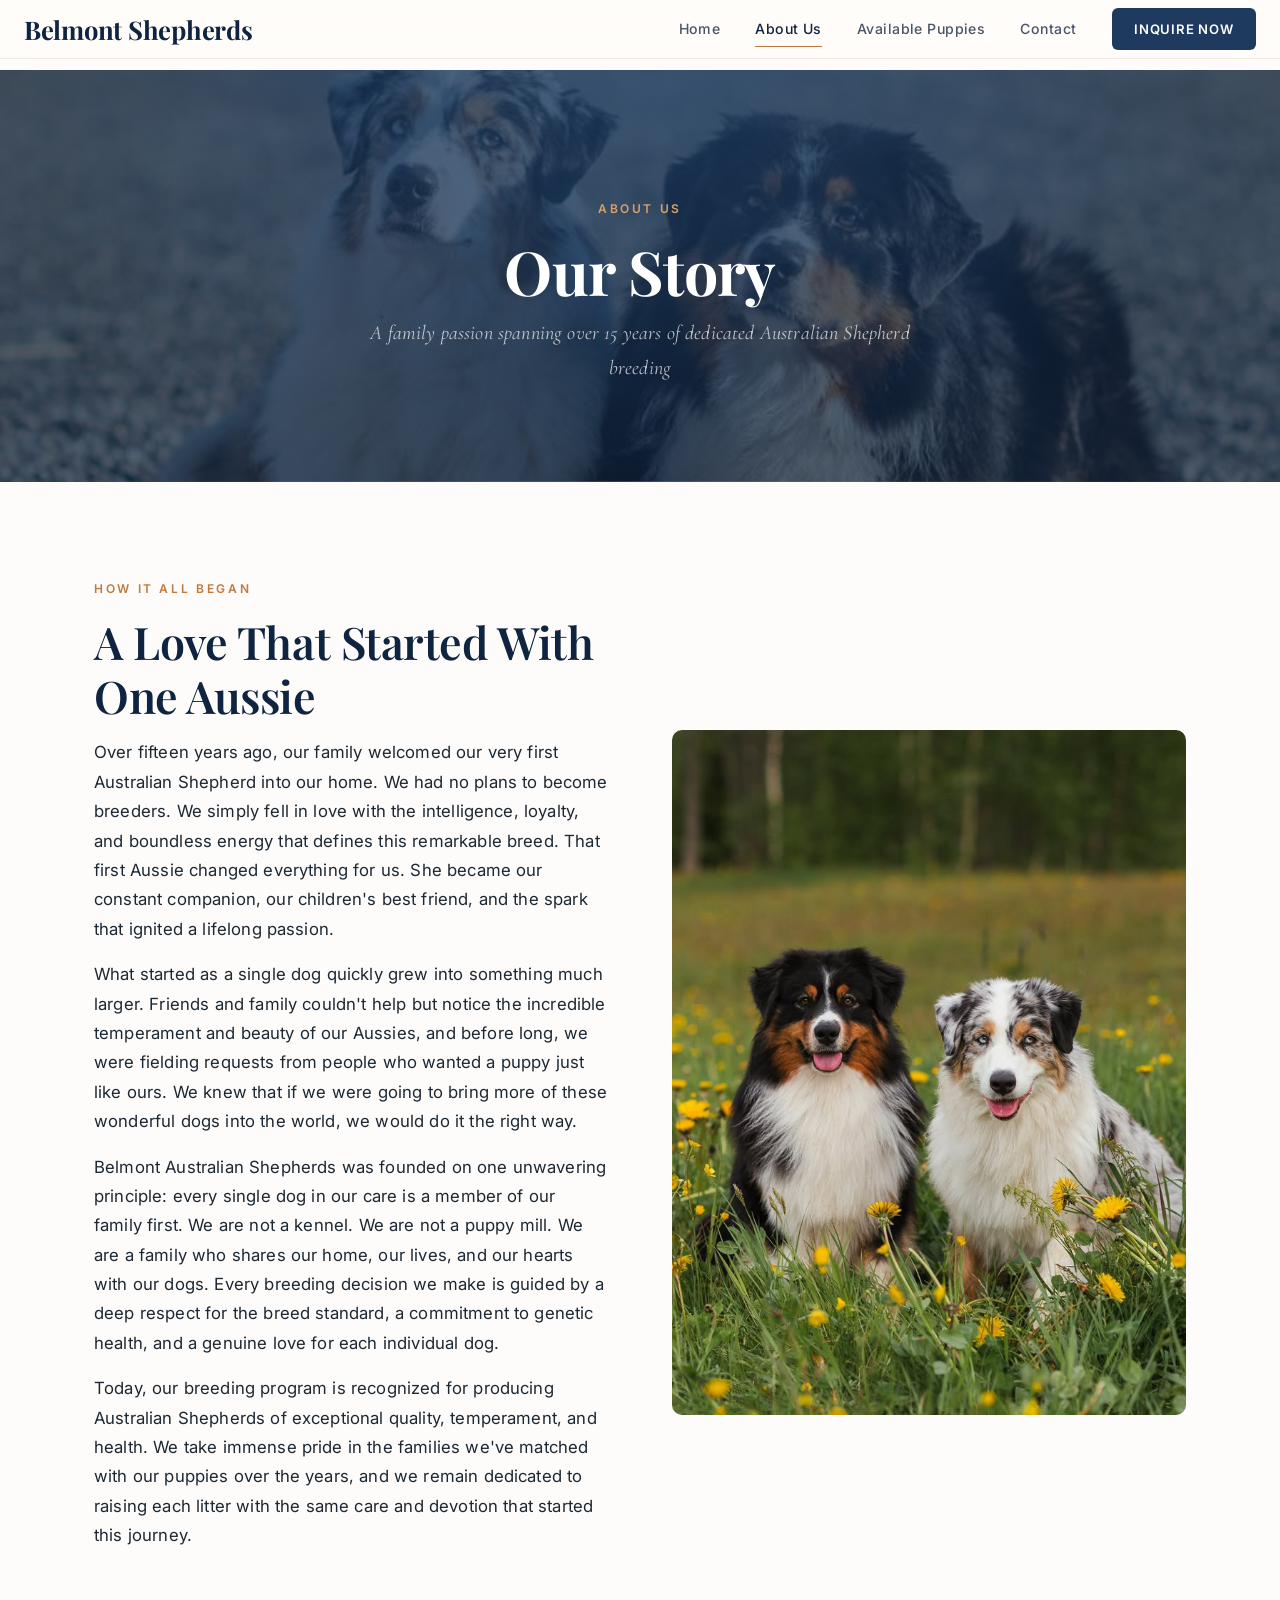
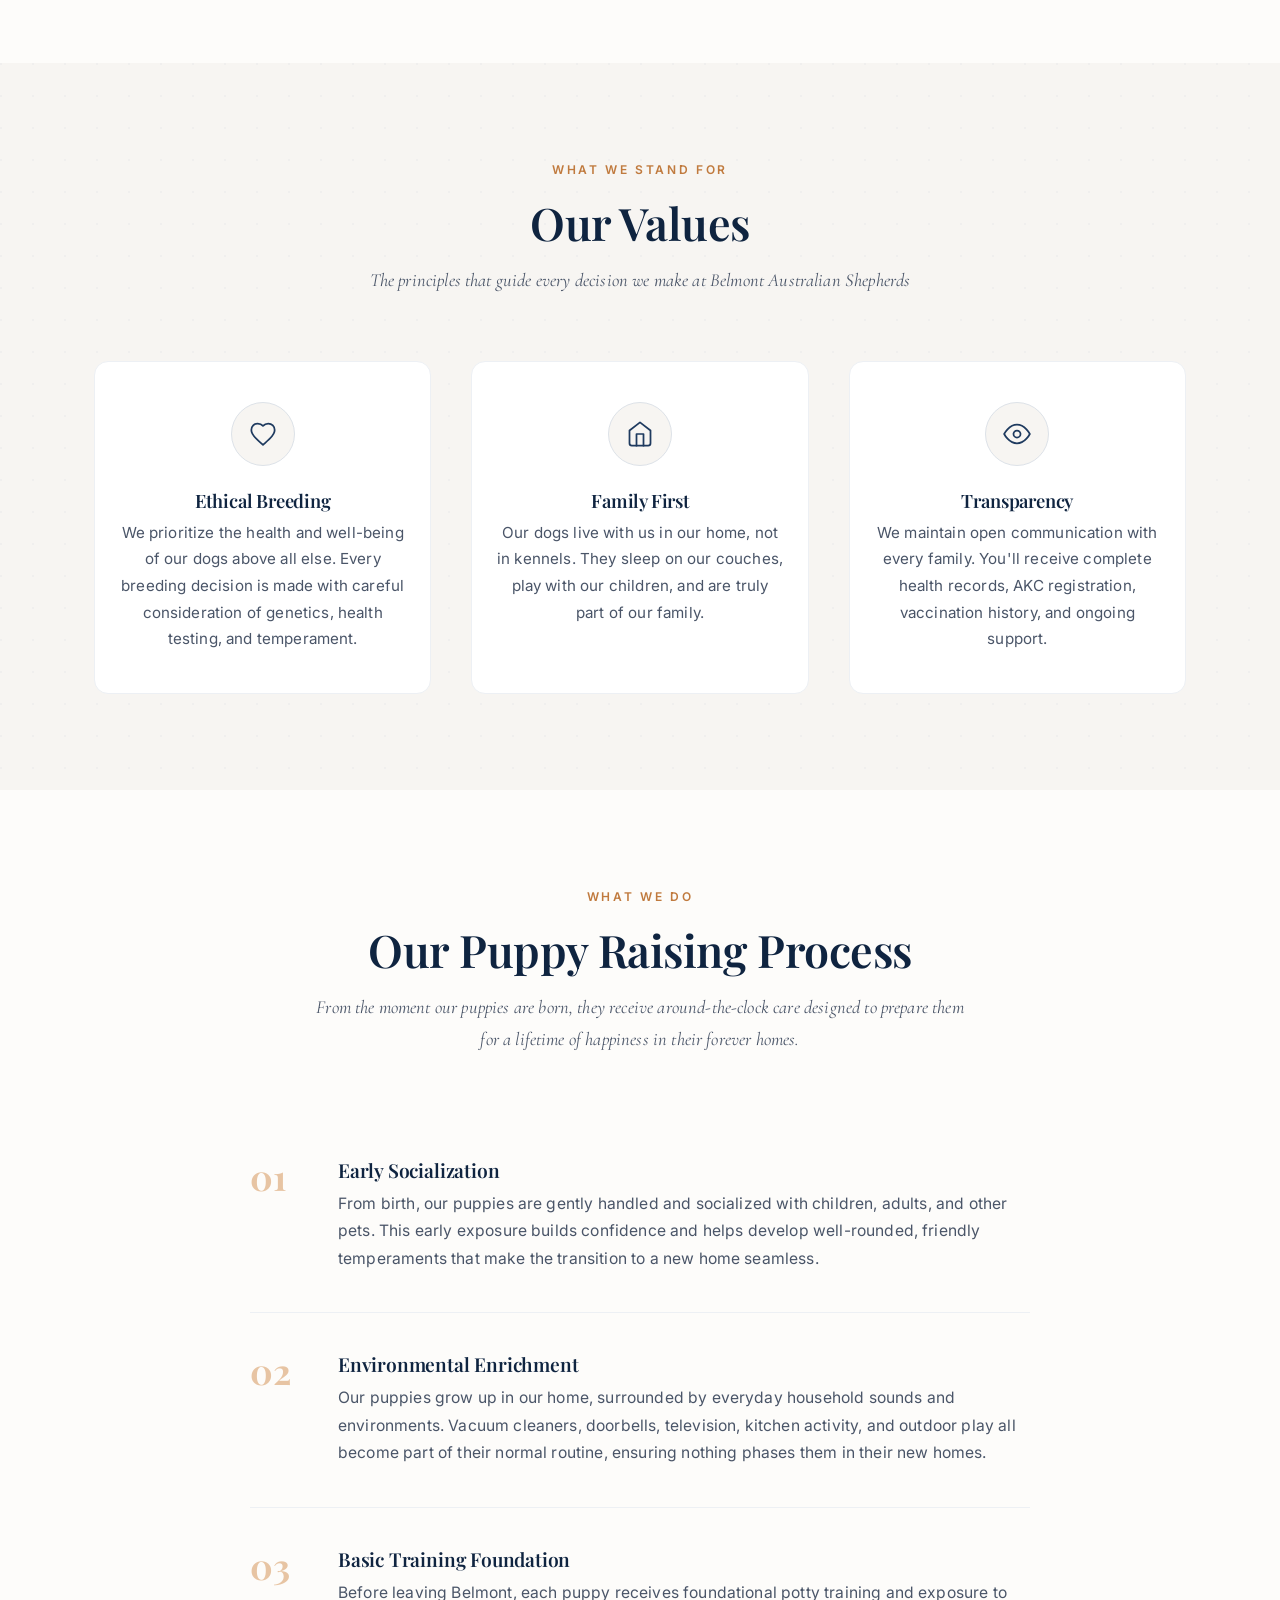
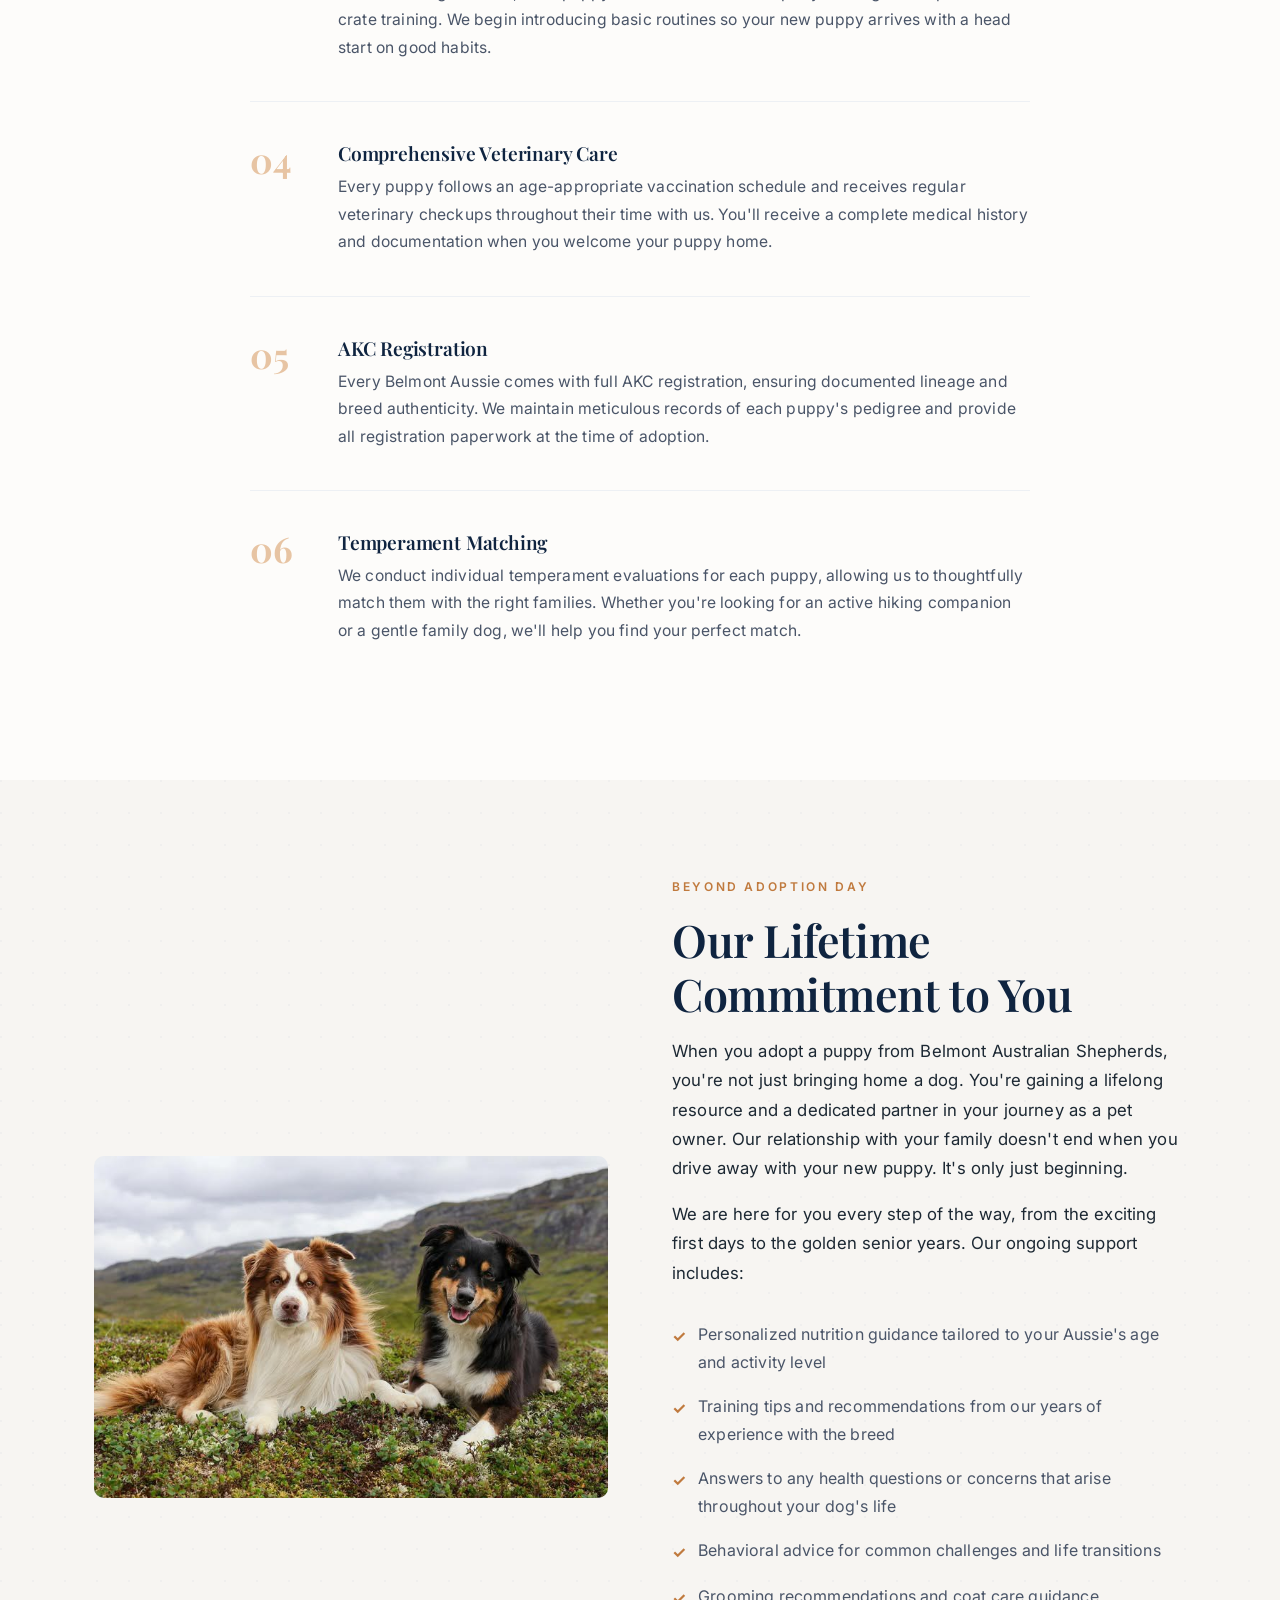
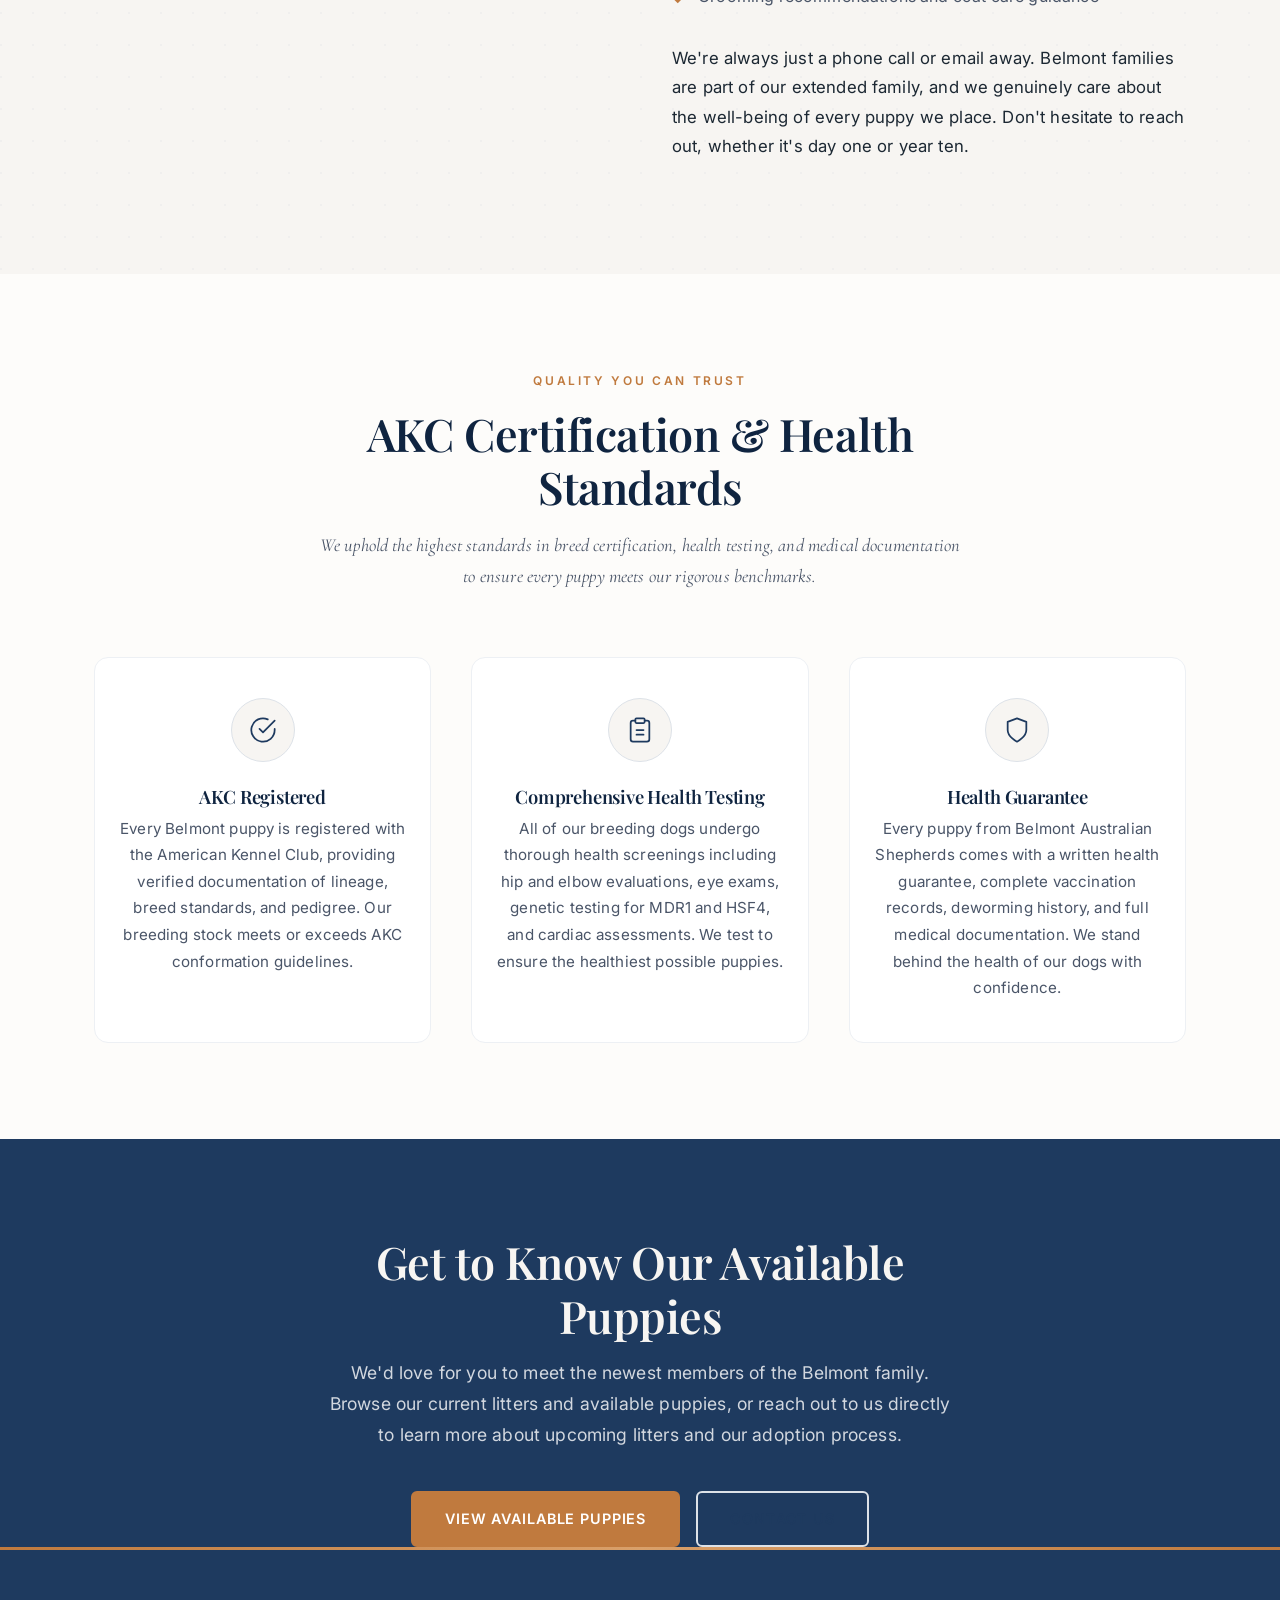
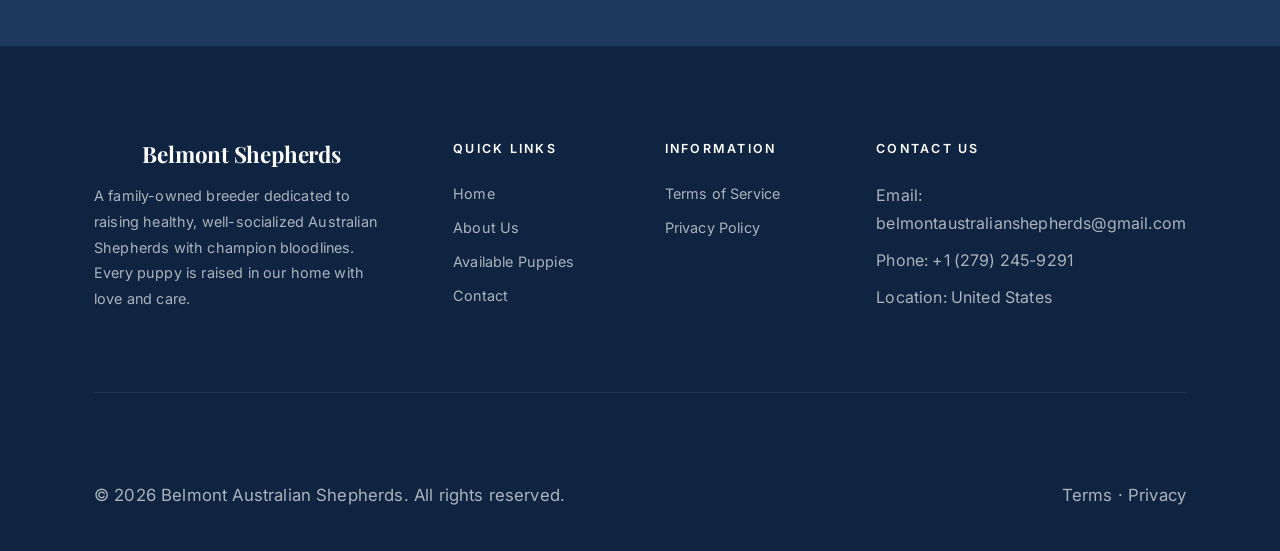
==== commit 30cf3d6a: "Revert "Replace phone contact with WhatsApp across all pages" This reverts commit c2f869bdf3db57c10a" ====
--- a/about.html
+++ b/about.html
@@ -162,7 +162,7 @@
             <li class="check-list__item">Behavioral advice for common challenges and life transitions</li>
             <li class="check-list__item">Grooming recommendations and coat care guidance</li>
           </ul>
-          <p>We're always just a message or email away. Belmont families are part of our extended family, and we genuinely care about the well-being of every puppy we place. Don't hesitate to reach out, whether it's day one or year ten.</p>
+          <p>We're always just a phone call or email away. Belmont families are part of our extended family, and we genuinely care about the well-being of every puppy we place. Don't hesitate to reach out, whether it's day one or year ten.</p>
         </div>
         <div class="split__media fade-in">
           <img src="images/Parents and past litters/Lifetime commitment.jpg" alt="Our lifetime commitment to every Belmont Aussie" style="width:100%; height:100%; object-fit:cover; border-radius:var(--radius-md);">
@@ -249,7 +249,7 @@
           <h4>Contact Us</h4>
           <ul class="footer__links">
             <li>Email: belmontaustralianshepherds@gmail.com</li>
-            <li>WhatsApp: <a href="https://wa.me/4915775914150">+49 15775914150</a></li>
+            <li>Phone: +1 (279) 245-9291</li>
             <li>Location: United States</li>
           </ul>
         </div>
